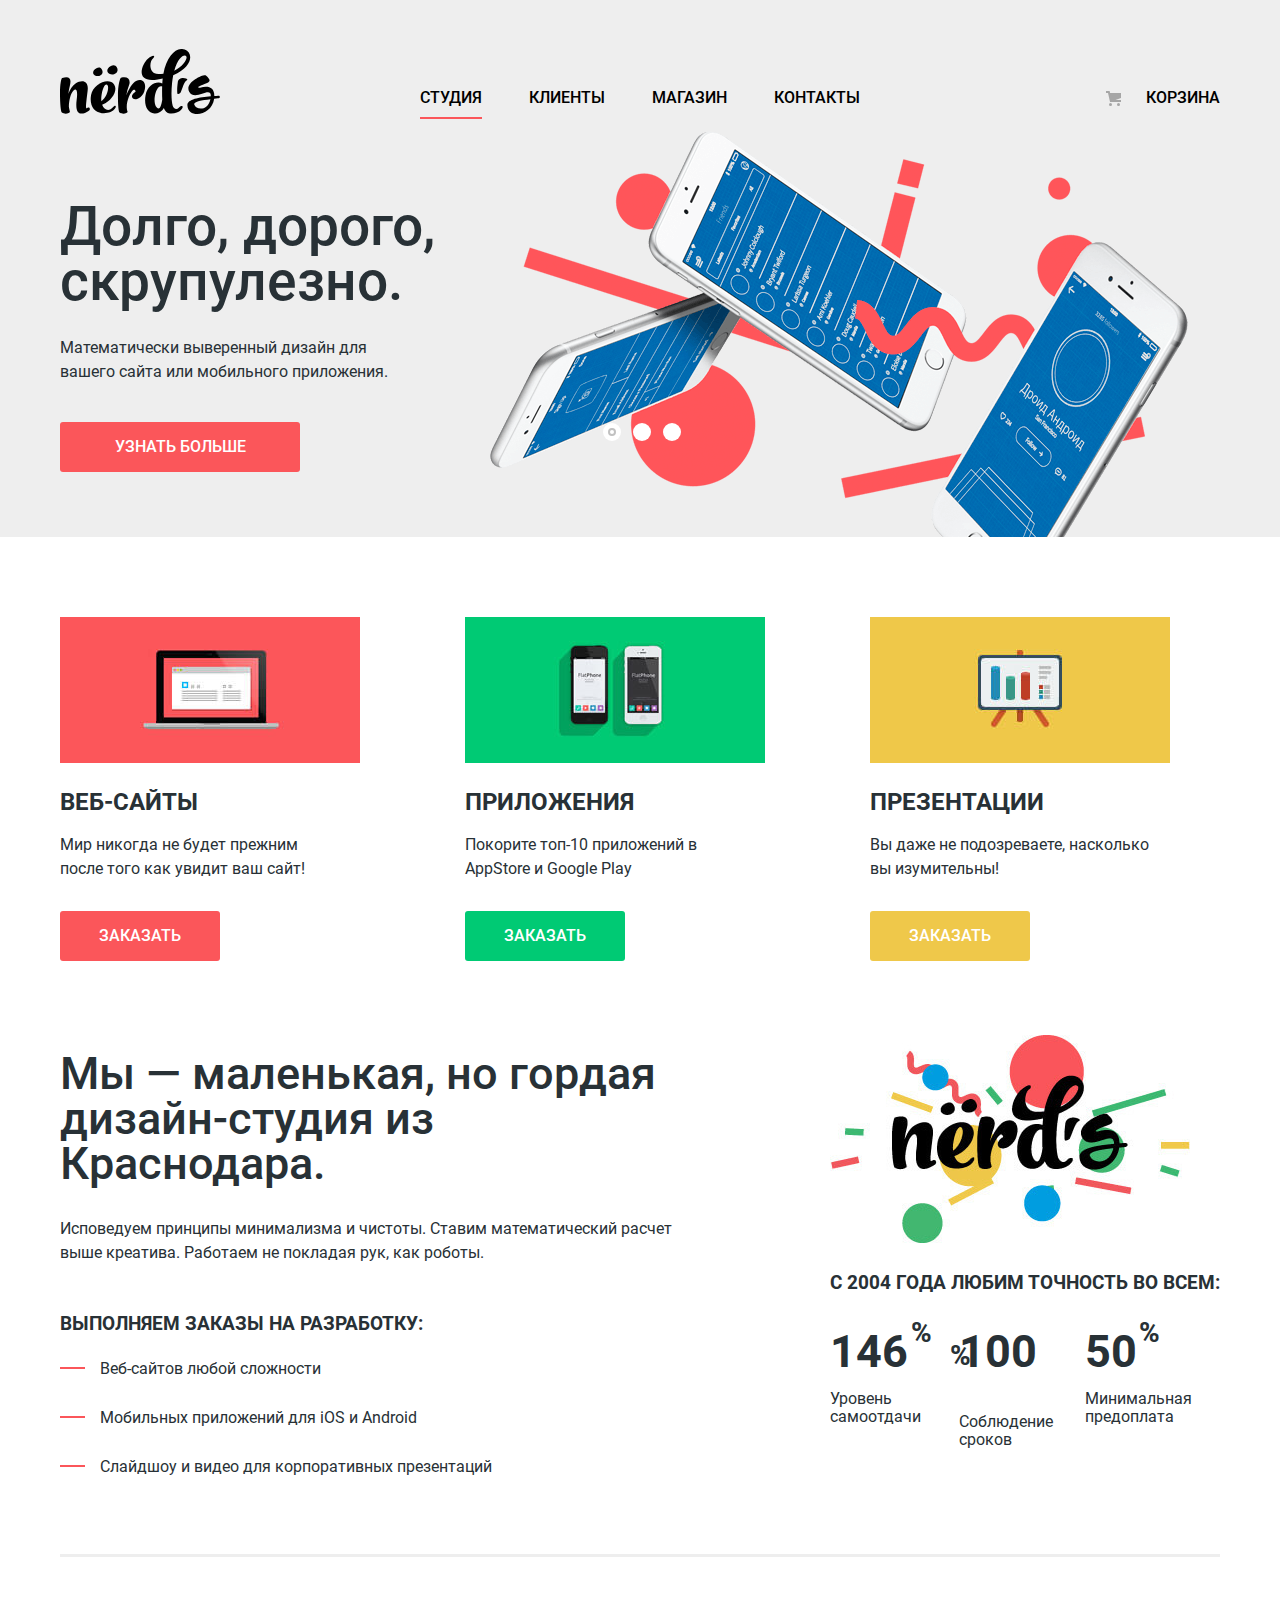
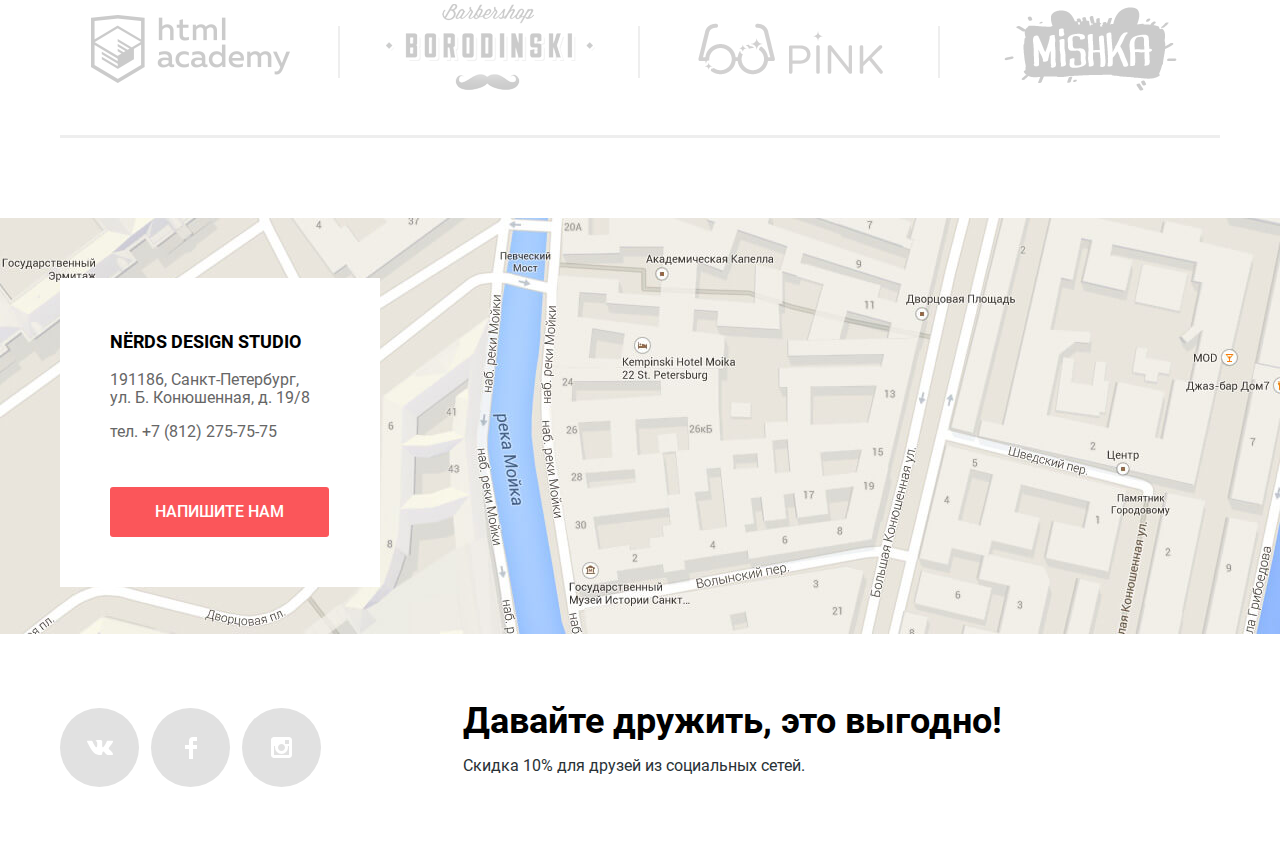
==== index.html @ 68dd8ed0 "fixed mistakes" ====
<!DOCTYPE html>
<html lang="ru">
  <head>
    <meta charset="utf-8">
    <title>Дизайн-студия «Нёрдс»</title>
    <link rel="stylesheet" href="css/normalize.css">
    <link rel="stylesheet" href="css/style.css">
  </head>

  <body>

    <!--HEADER-->

    <div class="background">
      <header class="main-header container-center">
        <nav class="main-navigation">
          <a class="main-header-logo">
            <img src="img/nerds-logo.svg" width="160" height="65" alt="Логотип дизайн-студии «Нёрдс»">
          </a>
          <ul class="site-navigation reset-list">
            <li><a class="current-page">Студия</a></li>
            <li><a href="clients.html">Клиенты</a></li>
            <li><a href="catalog.html">Магазин</a></li>
            <li><a href="contacts.html">Контакты</a></li>
          </ul>
          <div class="user-navigation">
            <a class="login-link" href="#">Корзина</a>
          </div>
        </nav>
      </header>


    <!--MAIN-->

      <main class="container">
        <h1 class="visually-hidden">Дизайн-студия "Нёрдс"</h1>

    <!-- Слайдер-->
        <section class="slider container-center">

            <h2 class="visually-hidden">Преимущества</h2>

            <input class="visually-hidden" type="radio" id="product-1" name="toggle" checked>
            <input class="visually-hidden" type="radio" id="product-2" name="toggle">
            <input class="visually-hidden" type="radio" id="product-3" name="toggle">

            <div class="slider-controls">
              <label class="slider-controls-item slider-controls-item-1" for="product-1">Слайд 1</label>
              <label class="slider-controls-item slider-controls-item-2" for="product-2">Слайд 2</label>
              <label class="slider-controls-item slider-controls-item-3" for="product-3">Слайд 3</label>
            </div>

            <ul class="slider-list reset-list ">
              <li class="slider-item">
                <h3>Долго, дорого, скрупулезно.</h3>
                <p>Математически выверенный дизайн для вашего сайта или мобильного приложения.</p>
                <a class="button button-slider" href="#">Узнать больше</a>
              </li>
              <li class="slider-item">
                <h3>Любим математику как никто другой</h3>
                <p>Никакого креатива, только математические формулы для расчета идеальных пропорций.</p>
                <a class="button button-slider" href="#">Узнать больше</a>
              </li>
              <li class="slider-item">
                <h3>Только ночь, только хардкор</h3>
                <p>Работать днем, как все? Мы против этого. Ближе к полуночи работа только начинается.</p>
                <a class="button button-slider" href="#">Узнать больше</a>
              </li>
            </ul>

        </section>

    </div>

    <div class="container-center">

    <!-- Услуги -->

    <section class="services">
      <h2 class="visually-hidden">Услуги</h2>
      <ul class="services-list reset-list">
        <li class="services-item">
          <h3>Веб-сайты</h3>
          <p>Мир никогда не будет прежним после того как увидит ваш сайт!</p>
          <a class="button button-web" href="#">Заказать</a>
        </li>
        <li class="services-item">
          <h3>Приложения</h3>
          <p>Покорите топ-10 приложений в AppStore и Google Play</p>
          <a class="button button-app" href="#">Заказать</a>
        </li>
        <li class="services-item">
          <h3>Презентации</h3>
          <p>Вы даже не подозреваете, насколько вы изумительны!</p>
          <a class="button button-presentation" href="#">Заказать</a>
        </li>
      </ul>
    </section>

    <section class="info">
      <h2 class="visually-hidden">О нас</h2>

      <div class="info-column-left">
        <b class="info-title"> Мы — маленькая, но гордая дизайн-студия из Краснодара.</b>
        <p class="info-text"> Исповедуем принципы минимализма и чистоты. Ставим математический расчет выше креатива.
                              Работаем не покладая рук, как роботы.</p>
        <h3> Выполняем заказы на разработку:</h3>
          <ul class="orders-list reset-list">
            <li class="orders-item"> Веб-сайтов любой сложности</li>
            <li class="orders-item"> Мобильных приложений для iOS и Android</li>
            <li class="orders-item"> Слайдшоу и видео для корпоративных презентаций</li>
          </ul>
      </div>

        <div class="info-column-right">
          <img class="main-logo" src="img/illustration-nerds.jpg" width="360" height="208" alt="Логотип дизайн-студии «Нёрдс»">
          <h3 class="work"> С 2004 года любим точность во всем:</h3>
            <ul class="work-list reset-list">
              <li class="work-item">
                <span class="work-percent">146 <sup>%</sup></span>
                <span class="work-description">Уровень самоотдачи</span>
              </li>
              <li class="work-item">
                <span class="work-percent">100 <sup>%</sup></span>
                <span class="work-description">Соблюдение сроков</span>
              </li>
              <li class="work-item">
                <span class="work-percent">50 <sup>%</sup></span>
                <span class="work-description">Минимальная предоплата</span>
              </li>
            </ul>
        </div>
    </section>

    <!--Our partners-->
    <section class="partners">
      <h2 class="visually-hidden"> Наши партнеры</h2>
        <ul class="partners-logo reset-list">
          <li><a href="https://htmlacademy.ru/intensive/htmlcss"><img src="img/logo-1.png" width="199" height="68" alt="HTML Academy"></a></li>
          <li><a href="#"><img src="img/logo-2.png" width="209" height="90" alt="Barbershop Borodinski"></a></li>
          <li><a href="#"><img src="img/logo-3.png" width="185" height="52" alt="Pink"></a></li>
          <li><a href="#"><img src="img/logo-4.png" width="173" height="84" alt="Mishka"></a></li>
        </ul>
    </section>
    </div>

    <!--Google map-->
    <section class="contacts">
      <h2 class="visually-hidden"> Как до нас добраться</h2>
      <div class="contacts-map">
        <img class="map-img" src="img/map-google.jpg" width="1440" height="416"
              alt="Офис компании по адресу ул. Б. Конюшенная 19/8, Санкт-Петербург">
      </div>

    <!--Address-->
      <div class="contacts-info">
        <b> NЁRDS DESIGN STUDIO</b>
        <p> 191186, Санкт-Петербург,
            ул. Б. Конюшенная, д. 19/8</p>
        <p class="contacts-tel">тел. <a href="tel:+78122757575"> +7 (812) 275-75-75</a></p>
        <a class="button button-contact js-form-trigger" href="#feedback"> Напишите нам</a>
      </div>
    </section>
  </main>

  <!--FOOTER-->
  <div class="container-center">
    <footer class="main-footer">
      <h2 class="visually-hidden"> Мы в социальных сетях</h2>
      <ul class="social-list reset-list">
        <li class="social-item vk"><a title="Страница студии вконтакте" href="#"></a></li>
        <li class="social-item fb"><a title="Страница студии на фейсбуке" href="#"></a></li>
        <li class="social-item insta"><a title="Страница студии в инстаграме" href="#"></a></li>
      </ul>

      <div class="footer-slogan">
        <b>Давайте дружить, это выгодно!</b>
        <p>Скидка 10% для друзей из социальных сетей.</p>
      </div>
    </footer>
  </div>

  <!--Feedback form-->
    <section class="popup-connection js-form" hidden>
      <h2>Напишите нам</h2>
        <form action="https://echo.htmlacademy.ru" method="post" class="popup-connection-form" id="feedback" novalidate>
          <p class="popup-connection-item name">
            <label for="connection-name">Ваше имя:</label>
            <input class="popup-connection-input" type="text" id="connection-name" name="name" placeholder="Имя Фамилия" required>
          </p>
          <p class="popup-connection-item email">
            <label for="connection-email">Ваш e-mail:</label>
            <input class="popup-connection-input" type="email" id="connection-email" name="email" placeholder="email@example.com" required>
          </p>
          <p class="popup-connection-item text">
            <label for="connection-text">Текст письма:</label>
            <textarea class="popup-connection-textarea" id="connection-text" name="text" placeholder="В свободной форме" rows="6"></textarea>
          </p>
          <button type="submit" class="button button-connection">Отправить</button>
          <button type="button" class="button-close js-form-close" aria-label="Закрыть форму">Закрыть форму</button>
        </form>
    </section>

    <script src="js/script.js"></script>
  </body>
</html>
---- css/style.css ----
/* Fonts */
@font-face {
  font-style: normal;
  font-weight: 400;
  font-family: "Roboto";

  src:  url("../fonts/roboto.woff2") format("woff2"),
        url("../fonts/roboto.woff") format("woff");
}

@font-face {
  font-style: normal;
  font-weight: 500;
  font-family: "Roboto";

  src:  url("../fonts/robotomedium.woff2") format("woff2"),
        url("../fonts/robotomedium.woff") format("woff");
}

@font-face {
  font-style: normal;
  font-weight: 700;
  font-family: "Roboto";

  src:  url("../fonts/robotobold.woff2") format("woff2"),
        url("../fonts/robotobold.woff") format("woff");
}

/* ОБЩИЕ СТИЛИ */
html {
  box-sizing: border-box;
}

*, *::before, *::after {
  box-sizing: inherit;
}

body {
  margin: 0;
  padding: 0;

  min-width: 1200px;

  font-family: "Roboto", Arial, sans-serif;
  font-size: 16px;
  line-height: 1.5;
  font-weight: 400;
  color: #283136;
}

img {
  max-width: 100%; /* от переполнения за границы родительского контейнера */
  height: auto;
}

a {
  text-decoration: none;
}

.container-center {
  max-width: 1200px;
  padding: 0 20px;
  margin: 0 auto;
}

.visually-hidden {
  position: absolute;

  width: 1px;
  height: 1px;
  margin: -1px;
  border: 0;
  padding: 0;

  white-space: nowrap;

  clip-path: inset(100%);
  clip: rect(0 0 0 0);
  overflow: hidden;
}

.button {
  display: inline-block;
  padding: 13px 35px;

  font-weight: 500;
  text-align: center;
  text-transform: uppercase;

  color: #fff;
  background-color: #fb565a;
  border: none;
  border-radius: 3px;
}

.button:hover,
.button:focus {
  background-color: #e74246;
}

.button:active {
  color: rgba(255, 255, 255, 0.3);
  background-color: #d7373b;
  box-shadow: inset 0 3px 0 rgba(0, 0, 0, 0.1);
}

.button.disabled,
.button:disabled {
  cursor: default;
  opacity: 0.1;
  background-color: #000;
}

.reset-list {
  padding: 0;
  margin: 0;
  list-style: none;
}

                    /* HEADER */

.background {
  background-color: #eee;
}

.main-header {
  background-color: #eee;
}

 /* Navigation */
.main-navigation {
  display: flex;
  flex-wrap: wrap;
  justify-content: space-between;
  align-items: center; /* нужно ли? */

  padding-top: 49px;
}

.main-header-logo {
  width: 160px;
}

.main-header-logo:hover,
.main-header-logo:focus {
 opacity: 0.8;
}

.main-header-logo:active {
 opacity: 0.3;
}

.site-navigation,
.user-navigation {
  list-style: none;
  padding-top: 26px;
}

.site-navigation {
  display: flex;
  justify-content: space-between;

  width: 440px;
}

.current-page {
  border-bottom: 2px solid #fb565a;
  padding-bottom: 10px;
}

.user-navigation {
  display: flex;
  flex-wrap: wrap;
  justify-content: flex-end;

  width: 160px;
}

.user-navigation .login-link {
  position: relative;
  padding-left: 50px;
}

.login-link:before {
  content: "";

  position: absolute;

  top: 8px;
  left: 10px;
  width: 15px;
  height: 15px;

  background-image: url("../img/cart-icon.svg");
  background-repeat: no-repeat;
  background-position: 0 0;
}

.site-navigation a,
.user-navigation a {
  line-height: 1.88;
  text-transform: uppercase;
  color: #000;
  font-weight: 500;
}

.site-navigation a[href]:hover,
.site-navigation a[href]:focus,
.user-navigation a[href]:hover,
.user-navigation a[href]:focus {
  color: #fb565a;
}

.site-navigation a[href]:active,
.user-navigation a[href]:active {
  color: rgba(0, 0, 0, 0.3);
}

                  /* MAIN */

/* Слайдер*/

.slider {
  margin-bottom: 80px;

  position: relative;
  background-color: #eee;
}

.slider-controls {
  position: absolute;
  left: 50%;
  bottom: 104px;

  width: 160px;
  height: 18px;

  text-align: center;
  font-size: 0;
  transform: translateX(-50%);
}

.slider-controls label {
  position: relative;
  padding: 15px;

  display: inline-block;
  width: 8px;
  height: 8px;

  border-radius: 50%;
  cursor: pointer;
}

.slider-controls label::after {
  content: "";

  position: absolute;
  top: 8px;
  left: 8px;

  width: 18px;
  height: 18px;

  background: #fff;
  border-radius: 50%;
}

.slider-item {
  display: none;
  padding: 78px 0 65px 0;
}

.slider-item:nth-child(1) {
  background-image: url("../img/slide-1.png");
  background-repeat: no-repeat;
  background-position: 93% 10px;
}

.slider-item:nth-child(2) {
  background-image: url("../img/slide-2.png");
  background-repeat: no-repeat;
  background-position: 100% 0;
}

.slider-item:nth-child(3) {
  background-image: url("../img/slide-3.png");
  background-repeat: no-repeat;
  background-position: 100% 20px;
}

#product-1:checked ~ .slider-list .slider-item:nth-child(1) {
  display: block;
}

#product-2:checked ~ .slider-list .slider-item:nth-child(2) {
  display: block;
}

#product-3:checked ~ .slider-list .slider-item:nth-child(3) {
  display: block;
}

#product-1:checked ~ .slider-controls .slider-controls-item-1::before,
#product-2:checked ~ .slider-controls .slider-controls-item-2::before,
#product-3:checked ~ .slider-controls .slider-controls-item-3::before {
  content: "";

  position: absolute;
  left: 55%;
  top: 55%;
  z-index: 1;
  width: 8px;
  height: 8px;
  margin: -4px;
  background-color: inherit;
  border: 2px solid #c1c1c1;
  border-radius: 50%;
}

.slider-item h3 {
  max-width: 520px;
	margin: 0 0 27px 0;

  font-size: 55px;
  line-height: 1;
  font-weight: 500;
}

.slider-item p {
  width: 360px;
  margin: 0 0 38px 0;
}

.button-slider {
  padding-left: 53px;
  padding-right: 53px;

  min-width: 240px;
}


 /* Услуги */

.services {
  margin-bottom: 20px;
  margin-right: 50px;
}

.services-list {
  display: flex;
  justify-content: space-between;

  list-style: none;
}

.services-list li:nth-child(1){
  background-image: url("../img/illustration-1.jpg");
}

.services-list li:nth-child(2){
  background-image: url("../img/illustration-2.jpg");
}

.services-list li:nth-child(3){
  background-image: url("../img/illustration-3.jpg");
}

.services-item {
  padding-top: 170px;

  text-align: left;
  width: 300px;
  background-repeat: no-repeat;
}

.services-item h3 {
  margin: 0;

  font-size: 24px;
  line-height: 1.25;
  text-transform: uppercase;
}

.services-item p {
  margin-right: 20px;
  margin-bottom: 30px;
}

.button-web,
.button-app,
.button-presentation {
  min-width: 160px;
}

.button-app {
  background-color: #00ca74;
}

.button-app:focus,
.button-app:hover  {
  background-color: #00bc6c;
}

.button-app:active{
  background-color: #00aa62;
  color: #4dc491;
}

.button-presentation {
  background-color: #efc84a;
}

.button-presentation:focus,
.button-presentation:hover {
  background-color: #eab534;
}

.button-presentation:active {
  background-color: #e5a722;
  color: #ecbe5c;
}

        /* О нас*/

.info {
  display: flex;
  justify-content: space-between;
  align-items: center;

  margin-bottom: 70px;
}

.info-column-left {
  width: 650px;

  margin-top: 70px;
}

.info-column-right {
  width: 390px;
}

.info-title {
  display: inline-block;
  font-size: 45px;
  line-height: 1;
  font-weight: 500;
  width: 650px;
  margin-bottom: 15px;
}

.info-text {
  margin-bottom: 45px;
}

.info h3 {
  text-transform: uppercase;
}

.work {
  margin-bottom: 50px;
}

.work-item {
  display: inline-block;
  margin-right: 25px;
}

.work-percent {
  font-size: 45px;
  line-height: 0.22;
  font-weight: 700;
}

.work-percent sup {
  font-size: 28px;
  line-height: 0;
  vertical-align: top;
  margin-left: -.30em;
  position: relative;
}

.work-description {
  line-height: 1.13;
  color: #283136;
}

.orders-list {
  padding-left: 40px;
  list-style: none;
}

.orders-item {
  margin-bottom: 25px;
  position: relative;
}

.orders-item:before {
  content: "";
  position: absolute;

  top: 10px;
  left: -40px;

  width: 25px;
  height: 2px;
  vertical-align: middle;
  background-color: #fb565a;
}


.work-list {
  list-style: none;
  text-transform: none;
  display: flex;
}

.work-item {
  line-height: 1;
}

.work-percent {
  font-size: 45px;
  line-height: 0.22;
}

.work-description {
  display: inline-block;
  margin-top: 20px;
}

      /* ПАРТНЕРЫ */

.partners {
  margin-bottom: 97px;
}

.partners-logo {
  display: flex;
  justify-content: space-between;

  position: relative;
	padding: 30px 0 20px 0;
  margin: 0;

  list-style: none;
}

.partners-logo::before {
  content: "";

  position: absolute;
  top: -20px;
  width: 1160px;

  background-color: inherit;
  border-top: 3px solid #eee;
}

.partners-logo::after {
  content: "";

  position: absolute;
  bottom: -17px;
  width: 1160px;

  background-color: inherit;
  border-bottom: 3px solid #eee;
}

.partners-logo li {
  display: flex;
  justify-content: center;
  align-items: center;

  position: relative;
  margin-right: 40px;

	width: 260px;
}

.partners-logo li:after {
  content: "";

	position: absolute;
	height: 52px;
  right: -20px;

	vertical-align: middle;
	background-color: inherit;
	border-right: 2px solid #eee;
}

.partners-logo li:last-child:after {
	display: none;
}

.partners-logo img {
	opacity: 0.2;
}

.partners-logo img:hover,
.partners-logo img:focus {
	opacity: 1;
}

.partners-logo img:active {
	opacity: 0.1;
}

.partners-logo li:last-child {
	margin-right: 0;
}

    /* КОНТАКТЫ */

.contacts {
  position: relative;
  min-height: 416px;
  background-color: #e9e5dc;
  overflow: hidden;
}

/* Карта */
.contacts-map {
  position: absolute;
  left: 0;
  right: 0;
  width: 1440px;
  height: 416px;
  margin-right: auto;
  margin-left: auto;
}

/* Адрес */
.contacts-info {
  position: absolute;
  left: calc(50% - 580px);
  top: 60px;
  padding: 50px 50px;

  width: 320px;
  min-height: 308px;

  background-color: #fff;
}

.contacts-info,
.contacts-tel a {
  color: #666;
}

.contacts-info b {
  font-size: 18px;
  color: #000;
  vertical-align: middle;
}

.contacts-info p {
  padding-right: 10px;
  line-height: 1.13;
}

.button-contact {
  margin-top: 30px;
  min-width: 219px;
}

    /* FOOTER */

.main-footer {
  display: flex;
  margin: 69px 130px 69px 0;
}

/* Иконки - соцсети */
.social-list {
  list-style: none;
  display: flex;
  align-items: center;
  margin-right: 130px;
}

.social-item a {
  display: flex;
  align-items: center;

  position: relative;
  margin-right: 12px;
  width: 79px;
  height: 79px;

  background-color: #e1e1e1;
  border-radius: 50%;
}

.social-item a::before {
  display: block;
  align-items: center;

  margin: 0 auto;
}

.vk a::before {
  content: "";

  background: url("../img/vk-icon.svg") center no-repeat;
  width: 26px;
  height: 15px;
}

.fb a::before {
  content: "";

  background: url("../img/fb-icon.svg") center no-repeat;
  width: 12px;
  height: 22px;
}

.insta a::before {
  content: "";

  background: url("../img/insta-icon.svg") center no-repeat;
  width: 21px;
  height: 21px;
}

.social-item a:hover,
.social-item a:focus {
  background-color: #e74246;
}

.social-item a:active {
  background-color: #d7373b;
  box-shadow: inset 0 3px rgba(0, 0, 0, 0.1);
}

.social-item a:active::before {
  opacity: 0.3;
}

/* Слоган */
.footer-slogan {
  display: flex;
  flex-direction: column;
}

.footer-slogan b {
  font-size: 36px;
  line-height: 1;
  color: #000;
}

.footer-slogan p {
  line-height: 1.38;
}

/* Форма для связи */
.popup-connection {
  position: fixed;
  margin: 20px;
  padding: 70px 100px 85px 100px;
  bottom: 170px;
  left: 50%;

  width: 960px;
  transform: translateX(-50%);

  background-color: #fff;
  box-shadow: 0px 0 25px 0 rgba(0,0,0,0.25);
}

.popup-connection  h2 {
  margin: 0 0 50px 0;

	font-size: 45px;
	line-height: 1;
  font-weight: 500;
}

.popup-connection form {
  display: flex;
  flex-wrap: wrap;
}

.popup-connection-item label {
  display: block;
  margin-bottom: 8px;

	line-height: 1.13;
	font-weight: 700;
}

.popup-connection-input,
.popup-connection-textarea {
  padding: 13px;

  width: 100%;

  border: 2px solid #d7dcde;
  border-radius: 6px;
  outline: none;
}

.popup-connection-input.is-invalid {
  border-color: #e74246;
  color: #e74246;
}

.popup-connection-input:not(.is-invalid):not(.is-valid):hover,
.popup-connection-textarea:not(.is-invalid):not(.is-valid):hover {
  border-color: #b4b9bb;
}

.popup-connection-input:not(.is-invalid):not(.is-valid):focus,
.popup-connection-textarea:not(.is-invalid):not(.is-valid):focus {
  border-color: #000;
  color: #444;
}

.popup-connection .name {
  width:50%;
  padding-right: 40px;
}

.popup-connection .email {
  width: 50%;
}

.popup-connection .text {
  width: 100%;
}

/* Кнопка отправки формы */

.button-connection {
	width: 260px;
  padding: 16px 5px;
}

/* Кнопка закрытия формы */
.button-close {
  position: absolute;
  top: 78px;
  right: 90px;

	width: 21px;
  height: 21px;

  font-size: 0;
  border: none;
  background-color: transparent;

  cursor: pointer;
}

.button-close::before,
.button-close::after {
  content: "";

  position: absolute;
  left: 1px;

	width: 24px;
  height: 3px;

  background-color: #fecccd;
}

.button-close::before {
  transform: rotate(45deg);
}

.button-close::after {
  transform: rotate(-45deg);
}

.button-close:hover::before,
.button-close:hover::after,
.button-close:focus::before,
.button-close:focus::after {
	background-color: #fb565a;
}

.button-close:active::before,
.button-close:active::after {
	background-color: #ffeeee;
}

                       /* CATALOG.HTML*/

.page-title {
  padding: 70px calc(50% - 600px);

  text-align: center;
  background-color: #eee;
}

.container-title {
  display: inline-block;

  font-size: 55px;
  line-height: 1;
  font-weight: 500;

  background-color: #eee;
  color: #000;
}

.wrapper-column {
  display: flex;
  justify-content: space-between;
  padding-top: 60px;
}

.wrapper-column-left {
  box-sizing: content-box;
  max-width: 360px;
}

.wrapper-column-right {
  width: 760px;
}

    /* Фильтры */

.price,
.grid,
.features {
  width: 260px;

  margin-bottom: 20px;
  border: none;
}

.price legend,
.grid legend,
.features legend {
  font-size: 18px;
  font-weight: 700;
  line-height: 1.67;
  text-transform: uppercase;
}

/* Стоимость */

.range-filter {
  width: 260px;
  margin-top: 45px;
}

.range-controls {
  position: relative;

  height: 41px;
  margin-bottom: 19px;
  padding-top: 39px;
  padding-right: 20px;
  padding-left: 20px;

  background-color: #f1f1f1;

  border-radius: 5px;
}

.range-controls .scale {
  height: 2px;

  background: #d7dcde;
}

.range-controls .bar {
  width: 70%;
  height: 2px;

  background: #00ca74;
}

.range-controls .toggle {
  position: absolute;
  top: 31px;
  left: 0;

  width: 4px;
  height: 4px;
  padding: 0;

  border: 8px solid #ffffff;
  background-color: #ababab;
  box-shadow: 0 2px 1px 0 #cfcfcf;
  border-radius: 50%;
  cursor: pointer;
}

.range-controls .toggle-min {
  left: 18px;
}

.range-controls .toggle-max {
  left: 160px;
}

.price-controls label {
  display: inline-block;
  width: 50%;

  font-size: 16px;
  text-transform: uppercase;
}

.price-controls input {
  width: 60px;
  padding: 8px 10px;
  margin-left: 10px;

  text-align: center;
  color: #283136;

  border: none;
  border-radius: 5px;
  background: #f1f1f1;
}

.min-price  {
  margin-right: -4px;
}

.max-price {
  text-align: right;
}

/* Сетка */
.grid-item,
.features-item  {
  margin-bottom: 20px;

  line-height: 1.25;
}

.grid-item label,
.features-item label {
  position: relative;
  margin-left: 35px;
  cursor: pointer;
}

.grid-item-radio+label::before  {
  content: "";
  position: absolute;
  padding-right: 10px;

  top: -2px;
	left: -35px;
	width: 25px;
  height: 25px;

  border: none;
	background-image: url("data:image/svg+xml,%3Csvg xmlns='http://www.w3.org/2000/svg' width='25' height='25' viewBox='0 0 25 25'%3E%3Cpath fill='%234D4D4D' d='M12.5 4c4.687 0 8.5 3.813 8.5 8.5 0 4.687-3.813 8.5-8.5 8.5C7.813 21 4 17.187 4 12.5 4 7.813 7.813 4 12.5 4m0-4C5.597 0 0 5.597 0 12.5S5.597 25 12.5 25 25 19.403 25 12.5 19.403 0 12.5 0z'/%3E%3C/svg%3E%0A");
  background-repeat: no-repeat;
	color: #4d4d4d;
	opacity: 0.4;
}

.grid-item-radio:checked+label::before  {
  content: "";
  position: absolute;

  top: -2px;
	left: -35px;
	width: 25px;
  height: 25px;

  border: none;
	background-image: url("data:image/svg+xml,%3Csvg xmlns='http://www.w3.org/2000/svg' width='25' height='25' viewBox='0 0 25 25'%3E%3Cpath fill='%234D4D4D' d='M12.5 4c4.687 0 8.5 3.813 8.5 8.5 0 4.687-3.813 8.5-8.5 8.5C7.813 21 4 17.187 4 12.5 4 7.813 7.813 4 12.5 4m0-4C5.597 0 0 5.597 0 12.5S5.597 25 12.5 25 25 19.403 25 12.5 19.403 0 12.5 0z'/%3E%3Ccircle fill='%234D4D4D' cx='12.5' cy='12.5' r='4.5'/%3E%3C/svg%3E%0A");
  background-repeat: no-repeat;
	color: #4d4d4d;
	opacity: 0.4;
}

.grid-item-radio+label:hover::before,
.grid-item-radio:focus+label::before {
	color: #4d4d4d;
	opacity: 1;
}

.grid-item-radio:disabled+label {
	color: rgba(40, 49, 54, 0.3);
}

.grid-item-radio:disabled+label::before {
	color: #4d4d4d;
	opacity: 0.1;
}

/* Особенности */
.features-item-checkbox+label::before {
  content: "";
  position: absolute;
  padding-right: 10px;

  top: -2px;
	left: -35px;
	width: 23px;
  height: 23px;

  border: none;
  background-image: url("data:image/svg+xml,%3Csvg xmlns='http://www.w3.org/2000/svg' width='23' height='23' viewBox='0 0 23 23'%3E%3Cpath fill='%234D4D4D' d='M20 2c.542 0 1 .458 1 1v17c0 .542-.458 1-1 1H3c-.542 0-1-.458-1-1V3c0-.542.458-1 1-1h17m0-2H3C1.35 0 0 1.35 0 3v17c0 1.65 1.35 3 3 3h17c1.65 0 3-1.35 3-3V3c0-1.65-1.35-3-3-3z'/%3E%3C/svg%3E%0A");
  background-repeat: no-repeat;
	color: #4d4d4d;
	opacity: 0.4;
}

.features-item-checkbox:checked+label::before {
  content: "";
  position: absolute;

  top: -2px;
	left: -35px;
	width: 23px;
  height: 23px;

  border: none;
  background-image: url("data:image/svg+xml,%3Csvg xmlns='http://www.w3.org/2000/svg' width='27' height='23' viewBox='0 0 27 23'%3E%3Cpath fill='%234D4D4D' d='M7.285 7.486l-2.829 2.829 7.783 7.783L26.171 4.166l-2.828-2.829-11.104 11.102z'/%3E%3Cpath fill='%234D4D4D' d='M21 20c0 .542-.458 1-1 1H3c-.542 0-1-.458-1-1V3c0-.542.458-1 1-1h16.908L21.493.415A2.96 2.96 0 0 0 20 0H3C1.35 0 0 1.35 0 3v17c0 1.65 1.35 3 3 3h17c1.65 0 3-1.35 3-3v-9.829l-2 2V20z'/%3E%3C/svg%3E%0A");
  background-repeat: no-repeat;
	color: #4d4d4d;
	opacity: 0.4;
}

.features-item-checkbox+label:hover::before,
.features-item-checkbox:focus+label::before {
	color: #4d4d4d;
	opacity: 1;
}

.features-item-checkbox:disabled+label {
	color: rgba(40, 49, 54, 0.3);
}

.features-item-checkbox:disabled+label::before {
	color: #4d4d4d;
	opacity: 0.1;
}

.button-filter {
  max-width: 260px;
  padding-right: 88px;
  padding-left: 89px;

  color: #000;
  background-color: #eee;
  line-height: 1.13;
  border: none;
}

.button-filter:focus,
.button-filter:hover {
  background-color: #dfdfdf;
  color: #000;
}

.button-filter:active {
  background-color: #d5d5d5;
  color: rgba(0, 0, 0, 0.3);
}

/* Сортировка */

.sorting {
  display: flex;
  flex-wrap: wrap;
  justify-content: space-between;

  margin-bottom: 39px;
}

.sorting span {
  margin-right: 250px;

  font-size: 18px;
  line-height: 1;
  font-weight: 700;
  text-transform: uppercase;
}

.sorting-list-value {
  display: flex;
  flex-wrap: wrap;
  justify-content: space-between;

  width: 280px;

  text-transform: uppercase;
}

.sorting-item-value {
  font-size: 14px;
  line-height: 1.29;
}

.sorting-item-value a {
  color:rgba(0, 0, 0, 0.3);
}

a.sorting-item-current {
  color: #000;
}

.sorting-list-value a:hover,
.sorting-list-value a:focus {
	color: rgba(0, 0, 0, 0.6);
}

.sorting-list-value a:active {
	color: #000;
}

.sorting-list-turn {
  display: flex;
  flex-wrap: wrap;

  width: 60px;
}

.sorting-item-turn a {
  padding-left: 18px;
}

.sorting-list-turn a:hover::before,
.sorting-list-turn a:focus::before {
	opacity: 0.6;
}

.sorting-list-turn a::before {
	opacity: 0.3;
}

.sorting-list-turn a:active::before {
	opacity: 1;
}

.turn-down::before {
  content: "";
  display: inline-block;

	background-image: url("../img/icon-down-dir.svg");
	background-repeat: no-repeat;

	width: 11px;
	height: 10px;
}

.turn-up::before {
  content: "";
  display: inline-block;

	background-image: url("../img/icon-up-dir.svg");
	background-repeat: no-repeat;

	width: 11px;
	height: 10px;
}

/* Каталог сайтов */

.catalog-list {
  display: flex;
  flex-wrap: wrap;

  line-height: 1.13;
}

.catalog-item {
  position: relative;
  padding-top: 39px;
  margin-bottom: 40px;
  border-top-left-radius: 5px;
  border-top-right-radius: 5px;
  width: 360px;
  background-color: #e1e1e1;
}

.catalog-item:nth-child(odd):not(:last-child) {
  margin-right: 40px;
}

.catalog-item::before,
.catalog-item::after {
  content: "";
  position: absolute;
}

.catalog-item::before {
  top: 0;
  left: 0;
  height: 40px;
  width: 359px;
  border-top-left-radius: 5px;
  border-top-right-radius: 5px;
  background-color: rgba(77, 77, 77, .12);
}

.catalog-item::after {
  width: 15px;
  height: 15px;
  border-radius: 50%;
  top: 12px;
  left: 35px;
  color: #fff;
  background-color: currentColor;
  box-shadow: -25px 0 0 0 currentColor, 25px 0 0 0 currentColor;
}

.catalog-item:hover::before {
  background-color:  rgba(77, 77, 77, 1);
}

.catalog-item img {
  display: block;
}

.catalog-item:hover .catalog-description,
.catalog-item:focus .catalog-description {
	visibility: visible;
}

.catalog-description {
  position: absolute;
  right: 0;
  bottom: 0;
  left: 0;

  visibility: hidden;
  padding: 35px 65px 40px 65px;

  text-align: center;
  background-color: #eee;
}

.catalog-description h3 {
  color: #000;
  margin: 0;
  margin-bottom: 25px;
}

.catalog-description p {
  color: #666;
  margin-bottom: 30px;
}

.catalog-description .button-price {
  width: 200px;

  color: #fff;
}

/* Пагинация */
.pagination-list {
  list-style: none;
  display: flex;
  margin-bottom: 70px;
}

.pagination-item a {
  line-height: 1.13;
  text-align: center;
  background-color: #eee;
  color: #000;
  display: inline-block;
  padding: 10px 15px;
  margin-right: 10px;
  border-radius: 3px;
}

.pagination-item-current a {
  background-color: #fff;
  border: 2px solid #a6a6a6;
  padding: 9px 14px;
}

.pagination-item a[href]:hover,
.pagination-item a[href]:focus {
  background-color: #dfdfdf;
}

.pagination-item a[href]:active {
  background-color: #d5d5d5;
  color: rgba(0, 0, 0, 0.3);
  box-shadow: inset 0 3px 0 0 rgba(0, 0, 0, 0.1);
}

.button-pagination {
  background-color: #eee;
  color: #000;
}
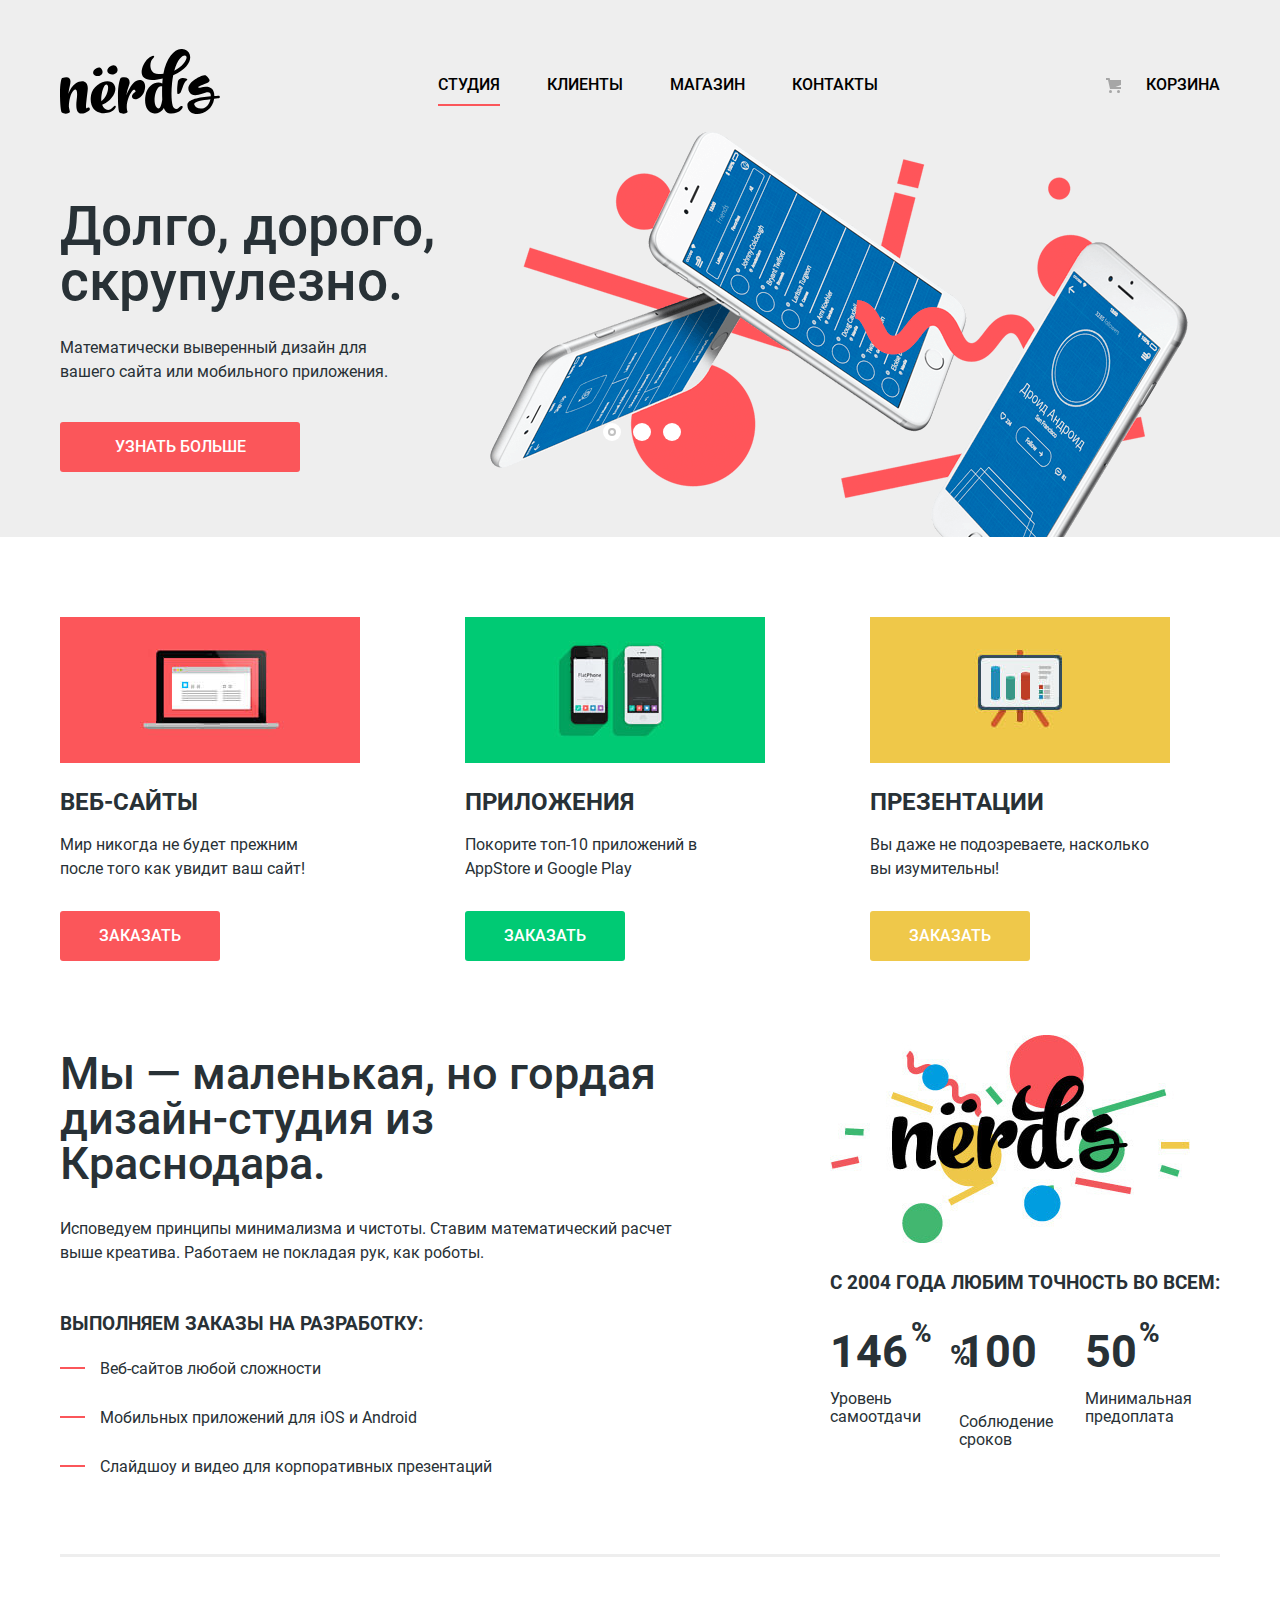
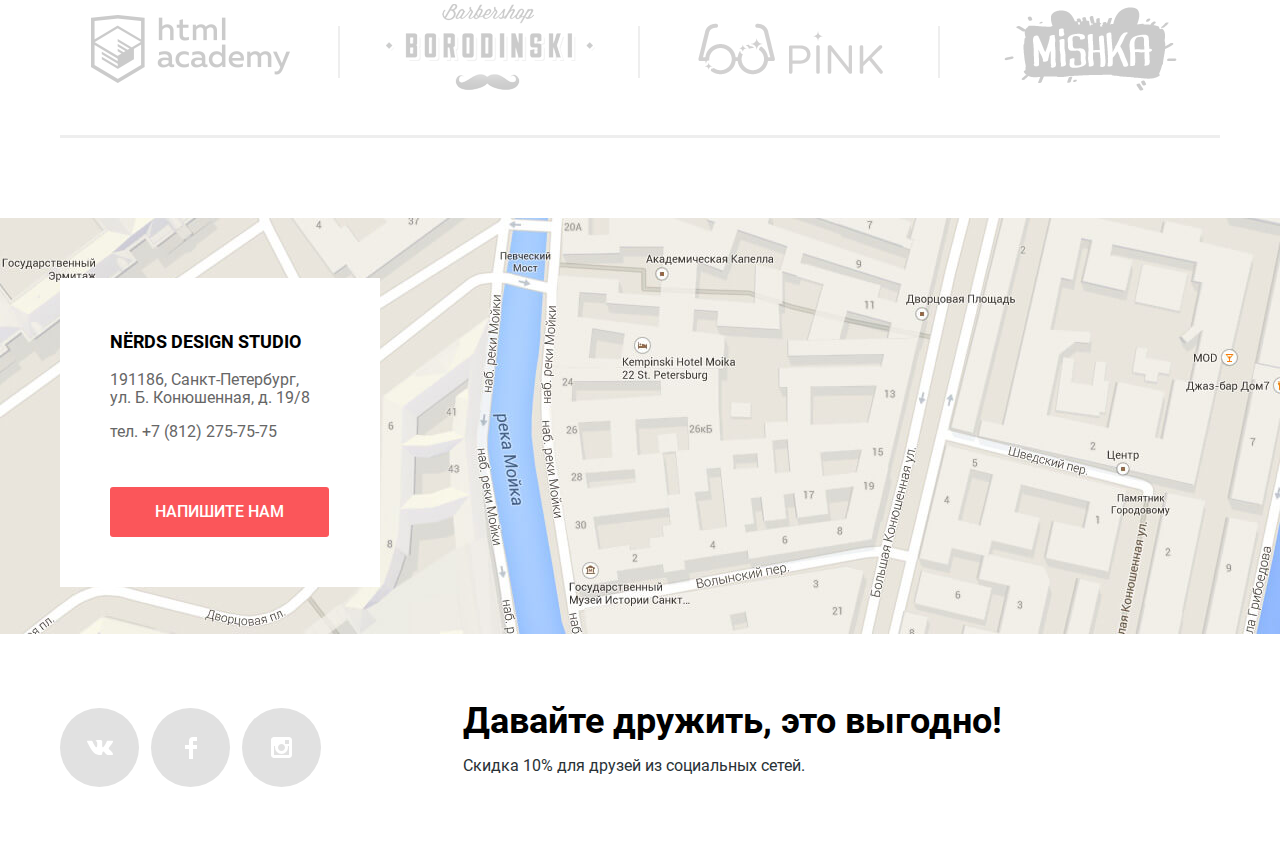
==== commit 2bd8fa8d: "fixed mistakes after validator" ====
--- a/index.html
+++ b/index.html
@@ -28,14 +28,15 @@
           </div>
         </nav>
       </header>
+    </div>
 
 
     <!--MAIN-->
-
       <main class="container">
         <h1 class="visually-hidden">Дизайн-студия "Нёрдс"</h1>
 
     <!-- Слайдер-->
+    <div class="background">
         <section class="slider container-center">
 
             <h2 class="visually-hidden">Преимущества</h2>
@@ -69,7 +70,6 @@
             </ul>
 
         </section>
-
     </div>
 
     <div class="container-center">
@@ -161,6 +161,7 @@
         <a class="button button-contact js-form-trigger" href="#feedback"> Напишите нам</a>
       </div>
     </section>
+
   </main>
 
   <!--FOOTER-->
--- a/css/style.css
+++ b/css/style.css
@@ -131,8 +131,9 @@
 .main-navigation {
   display: flex;
   flex-wrap: wrap;
+
   justify-content: space-between;
-  align-items: center; /* нужно ли? */
+  align-items: center;
 
   padding-top: 49px;
 }
@@ -153,11 +154,11 @@
 .site-navigation,
 .user-navigation {
   list-style: none;
-  padding-top: 26px;
 }
 
 .site-navigation {
   display: flex;
+  flex-wrap: wrap;
   justify-content: space-between;
 
   width: 440px;
@@ -173,7 +174,7 @@
   flex-wrap: wrap;
   justify-content: flex-end;
 
-  width: 160px;
+  max-width: 140px;
 }
 
 .user-navigation .login-link {
@@ -759,8 +760,8 @@
 /* Форма для связи */
 .popup-connection {
   position: fixed;
-  margin: 20px;
   padding: 70px 100px 85px 100px;
+  top: 20px;
   bottom: 170px;
   left: 50%;
 
@@ -768,7 +769,7 @@
   transform: translateX(-50%);
 
   background-color: #fff;
-  box-shadow: 0px 0 25px 0 rgba(0,0,0,0.25);
+  box-shadow: 0px 20px 40px 0 rgba(0, 1, 1, 0.75);
 }
 
 .popup-connection  h2 {
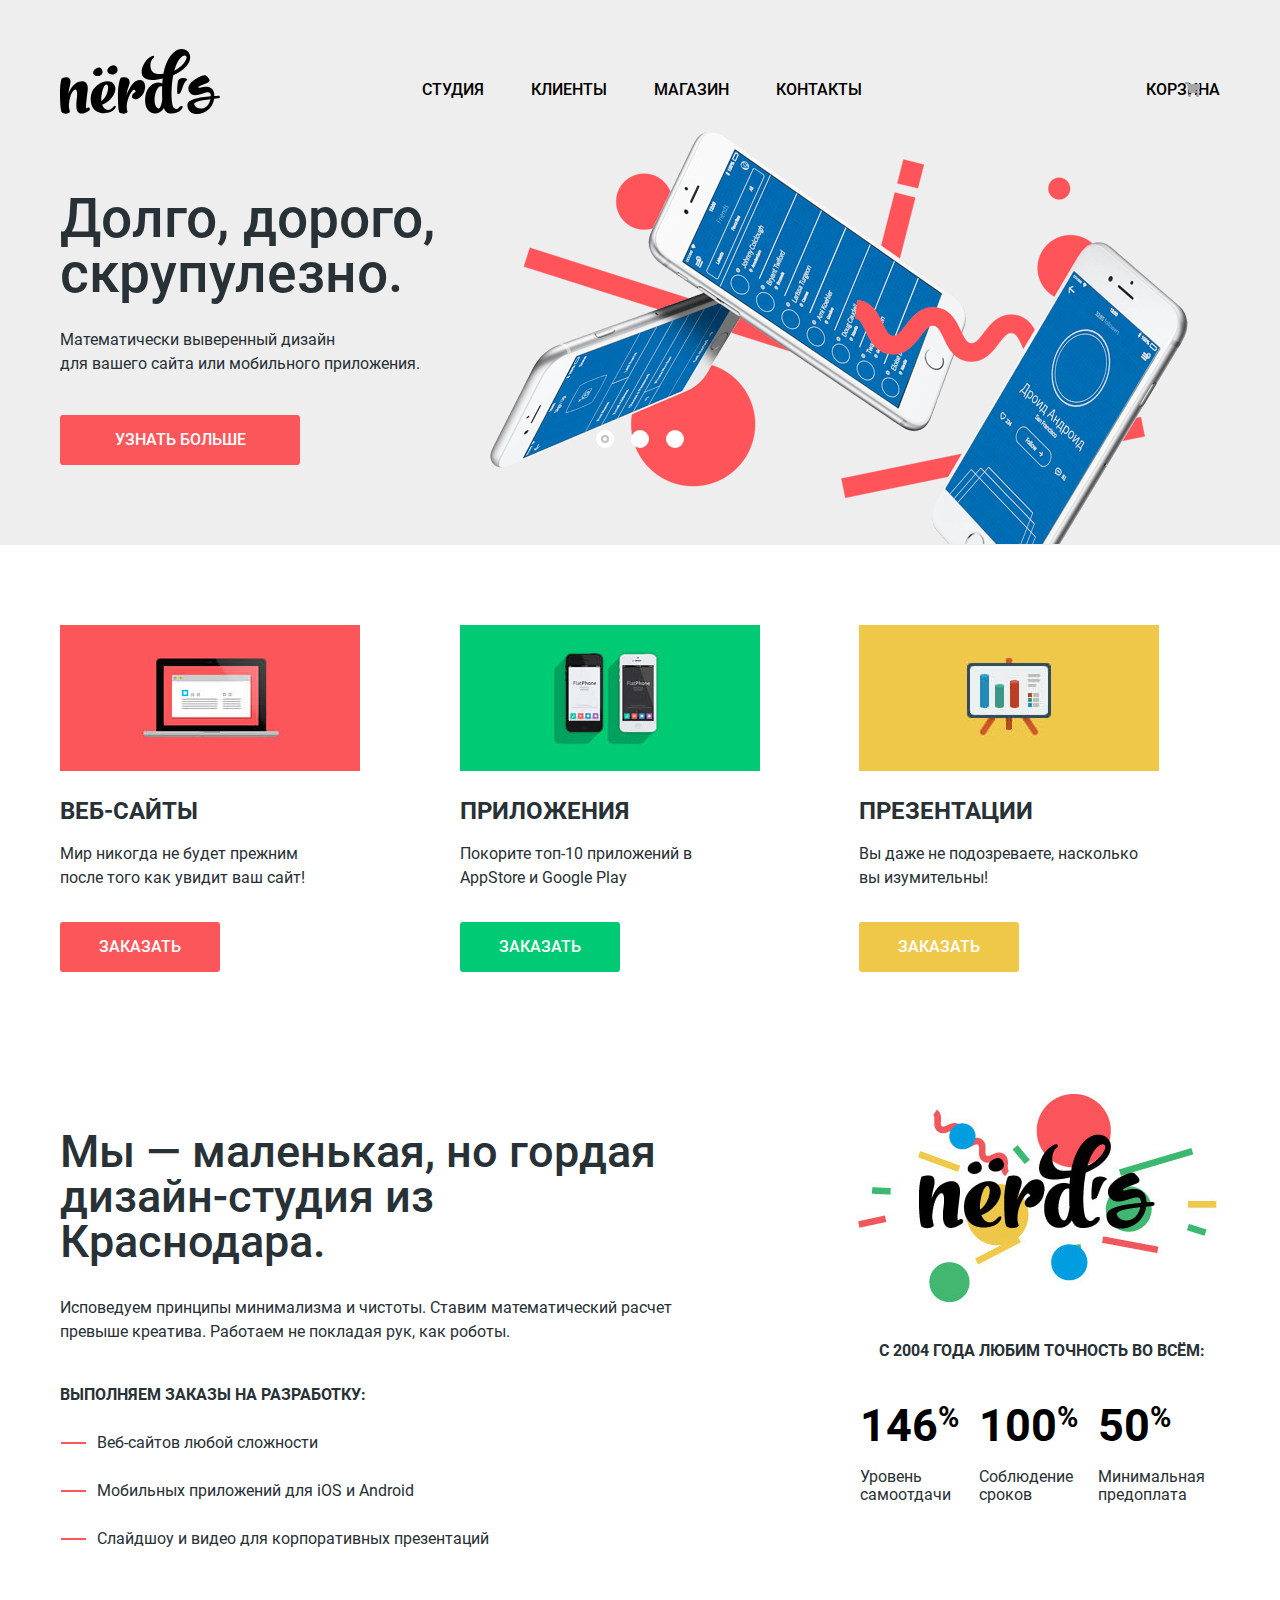
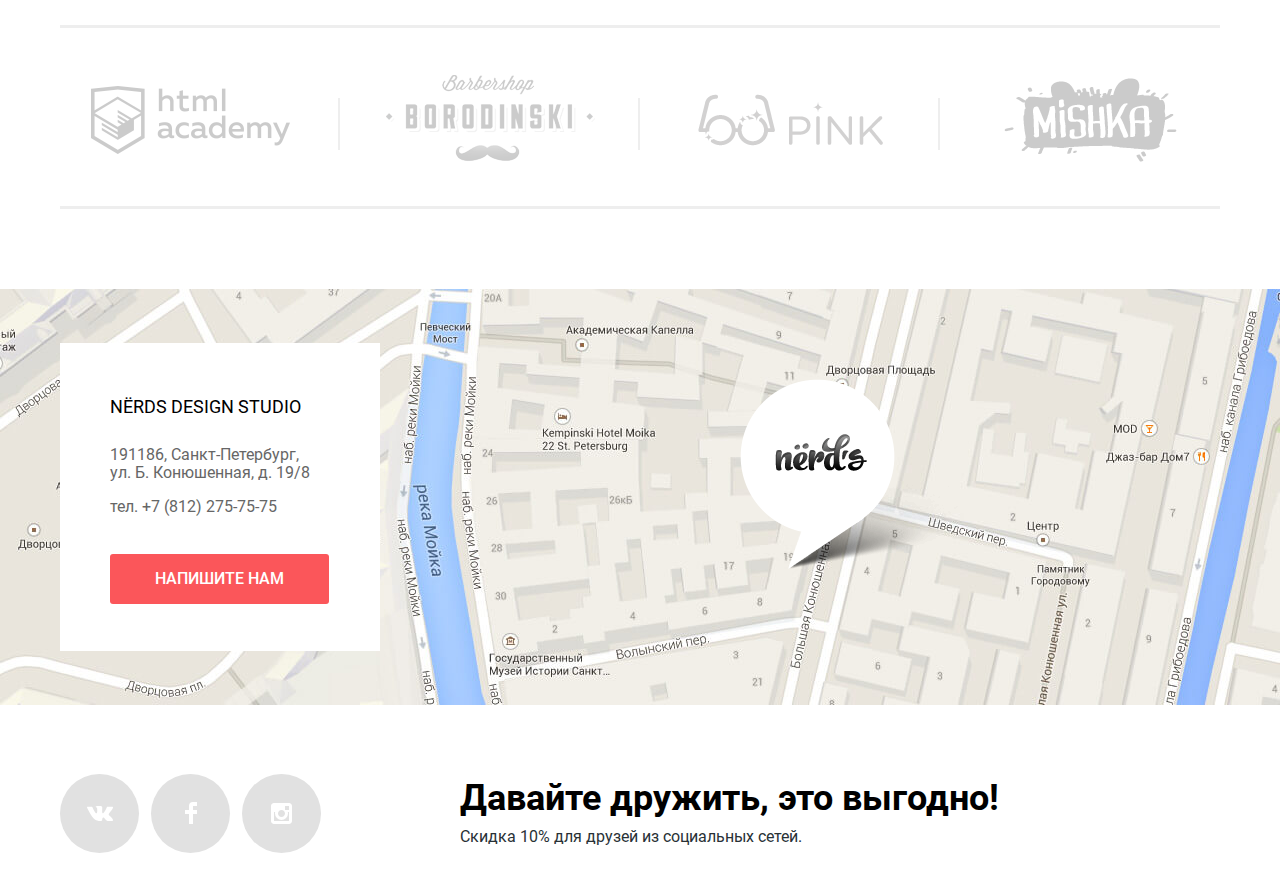
==== commit cf47ebad: "improved compliance with basic criteria" ====
--- a/index.html
+++ b/index.html
@@ -10,7 +10,6 @@
   <body>
 
     <!--HEADER-->
-
     <div class="background">
       <header class="main-header container-center">
         <nav class="main-navigation">
@@ -18,19 +17,24 @@
             <img src="img/nerds-logo.svg" width="160" height="65" alt="Логотип дизайн-студии «Нёрдс»">
           </a>
           <ul class="site-navigation reset-list">
-            <li><a class="current-page">Студия</a></li>
-            <li><a href="clients.html">Клиенты</a></li>
-            <li><a href="catalog.html">Магазин</a></li>
-            <li><a href="contacts.html">Контакты</a></li>
+            <li>
+              <a href="studio.html">Студия</a>
+            </li>
+            <li>
+              <a href="clients.html">Клиенты</a>
+            </li>
+            <li>
+              <a href="catalog.html">Магазин</a>
+            </li>
+            <li>
+              <a href="contacts.html">Контакты</a>
+            </li>
           </ul>
-          <div class="user-navigation">
-            <a class="login-link" href="#">Корзина</a>
-          </div>
+          <a class="user-navigation" href="#">Корзина</a>
         </nav>
       </header>
     </div>
 
-
     <!--MAIN-->
       <main class="container">
         <h1 class="visually-hidden">Дизайн-студия "Нёрдс"</h1>
@@ -41,9 +45,9 @@
 
             <h2 class="visually-hidden">Преимущества</h2>
 
-            <input class="visually-hidden" type="radio" id="product-1" name="toggle" checked>
-            <input class="visually-hidden" type="radio" id="product-2" name="toggle">
-            <input class="visually-hidden" type="radio" id="product-3" name="toggle">
+            <input class="visually-hidden slider-1" type="radio" id="product-1" name="toggle" checked>
+            <input class="visually-hidden slider-2" type="radio" id="product-2" name="toggle">
+            <input class="visually-hidden slider-3" type="radio" id="product-3" name="toggle">
 
             <div class="slider-controls">
               <label class="slider-controls-item slider-controls-item-1" for="product-1">Слайд 1</label>
@@ -54,7 +58,7 @@
             <ul class="slider-list reset-list ">
               <li class="slider-item">
                 <h3>Долго, дорого, скрупулезно.</h3>
-                <p>Математически выверенный дизайн для вашего сайта или мобильного приложения.</p>
+                <p>Математически выверенный дизайн <br> для вашего сайта или мобильного приложения.</p>
                 <a class="button button-slider" href="#">Узнать больше</a>
               </li>
               <li class="slider-item">
@@ -75,7 +79,6 @@
     <div class="container-center">
 
     <!-- Услуги -->
-
     <section class="services">
       <h2 class="visually-hidden">Услуги</h2>
       <ul class="services-list reset-list">
@@ -100,64 +103,83 @@
     <section class="info">
       <h2 class="visually-hidden">О нас</h2>
 
-      <div class="info-column-left">
-        <b class="info-title"> Мы — маленькая, но гордая дизайн-студия из Краснодара.</b>
-        <p class="info-text"> Исповедуем принципы минимализма и чистоты. Ставим математический расчет выше креатива.
+      <div class="info-description">
+        <b class="info-description-title">Мы — маленькая, но гордая дизайн-студия из Краснодара.</b>
+        <p class="info-description-text">Исповедуем принципы минимализма и чистоты. Ставим математический расчет превыше креатива.
                               Работаем не покладая рук, как роботы.</p>
-        <h3> Выполняем заказы на разработку:</h3>
+        <h3>Выполняем заказы на разработку:</h3>
           <ul class="orders-list reset-list">
-            <li class="orders-item"> Веб-сайтов любой сложности</li>
-            <li class="orders-item"> Мобильных приложений для iOS и Android</li>
-            <li class="orders-item"> Слайдшоу и видео для корпоративных презентаций</li>
+            <li class="orders-item">Веб-сайтов любой сложности</li>
+            <li class="orders-item">Мобильных приложений для iOS и Android</li>
+            <li class="orders-item">Слайдшоу и видео для корпоративных презентаций</li>
           </ul>
       </div>
 
-        <div class="info-column-right">
+        <div class="info-numbers">
           <img class="main-logo" src="img/illustration-nerds.jpg" width="360" height="208" alt="Логотип дизайн-студии «Нёрдс»">
-          <h3 class="work"> С 2004 года любим точность во всем:</h3>
-            <ul class="work-list reset-list">
-              <li class="work-item">
-                <span class="work-percent">146 <sup>%</sup></span>
-                <span class="work-description">Уровень самоотдачи</span>
-              </li>
-              <li class="work-item">
-                <span class="work-percent">100 <sup>%</sup></span>
-                <span class="work-description">Соблюдение сроков</span>
-              </li>
-              <li class="work-item">
-                <span class="work-percent">50 <sup>%</sup></span>
-                <span class="work-description">Минимальная предоплата</span>
-              </li>
-            </ul>
+          <table class="info-numbers-table">
+						<caption>С 2004 года любим точность во всём:</caption>
+						<thead>
+							<tr>
+								<th>146<sup>%</sup></th>
+								<th>100<sup>%</sup></th>
+								<th>50<sup>%</sup></th>
+							</tr>
+						</thead>
+						<tbody>
+							<tr>
+								<td>Уровень самоотдачи</td>
+								<td>Соблюдение сроков</td>
+								<td>Минимальная предоплата</td>
+							</tr>
+						</tbody>
+					</table>
         </div>
     </section>
 
     <!--Our partners-->
     <section class="partners">
-      <h2 class="visually-hidden"> Наши партнеры</h2>
-        <ul class="partners-logo reset-list">
-          <li><a href="https://htmlacademy.ru/intensive/htmlcss"><img src="img/logo-1.png" width="199" height="68" alt="HTML Academy"></a></li>
-          <li><a href="#"><img src="img/logo-2.png" width="209" height="90" alt="Barbershop Borodinski"></a></li>
-          <li><a href="#"><img src="img/logo-3.png" width="185" height="52" alt="Pink"></a></li>
-          <li><a href="#"><img src="img/logo-4.png" width="173" height="84" alt="Mishka"></a></li>
+      <h2 class="visually-hidden">Наши партнеры</h2>
+        <ul class="partners-list reset-list">
+          <li>
+            <a href="https://htmlacademy.ru/intensive/htmlcss">
+              <span class="visually-hidden">HTML Academy</span>
+              <img src="img/logo-1.png" width="199" height="68" alt="HTML Academy">
+            </a>
+          </li>
+          <li>
+            <a href="#">
+              <span class="visually-hidden">Borodinski</span>
+              <img src="img/logo-2.png" width="209" height="90" alt="Barbershop Borodinski">
+            </a>
+          </li>
+          <li>
+            <a href="#">
+              <span class="visually-hidden">Pink</span>
+              <img src="img/logo-3.png" width="185" height="52" alt="Pink">
+            </a>
+          </li>
+          <li>
+            <a href="#">
+              <span class="visually-hidden">Mishka</span>
+              <img src="img/logo-4.png" width="173" height="84" alt="Mishka">
+            </a>
+          </li>
         </ul>
     </section>
     </div>
 
-    <!--Google map-->
+    <!--Address-->
     <section class="contacts">
-      <h2 class="visually-hidden"> Как до нас добраться</h2>
-      <div class="contacts-map">
-        <img class="map-img" src="img/map-google.jpg" width="1440" height="416"
-              alt="Офис компании по адресу ул. Б. Конюшенная 19/8, Санкт-Петербург">
-      </div>
-
-    <!--Address-->
+      <h2 class="visually-hidden">Как до нас добраться</h2>
+
+      <iframe src="https://www.google.com/maps/embed?pb=!1m18!1m12!1m3!1d1998.6037872533277!2d30.320858716096975!3d59.93871648187614!2m3!1f0!2f0!3f0!3m2!1i1024!2i768!4f13.1!3m3!1m2!1s0x4696310fca145cc1%3A0x42b32648d8238007!2z0JHQvtC70YzRiNCw0Y8g0JrQvtC90Y7RiNC10L3QvdCw0Y8g0YPQuy4sIDE5LzgsINCh0LDQvdC60YIt0J_QtdGC0LXRgNCx0YPRgNCzLCDQoNC-0YHRgdC40Y8sIDE5MTE4Ng!5e0!3m2!1sru!2sby!4v1552167273582" width="1440" height="416" frameborder="0" style="border:0" allowfullscreen></iframe>
       <div class="contacts-info">
-        <b> NЁRDS DESIGN STUDIO</b>
-        <p> 191186, Санкт-Петербург,
-            ул. Б. Конюшенная, д. 19/8</p>
-        <p class="contacts-tel">тел. <a href="tel:+78122757575"> +7 (812) 275-75-75</a></p>
+        <p class="contacts-name">NЁRDS DESIGN STUDIO</p>
+        <p class="contacts-address">191186, Санкт-Петербург, ул. Б. Конюшенная, д. 19/8</p>
+        <p class="contacts-tel">тел.
+          <a href="tel:+78122757575"> +7 (812) 275-75-75</a>
+        </p>
         <a class="button button-contact js-form-trigger" href="#feedback"> Напишите нам</a>
       </div>
     </section>
@@ -167,11 +189,23 @@
   <!--FOOTER-->
   <div class="container-center">
     <footer class="main-footer">
-      <h2 class="visually-hidden"> Мы в социальных сетях</h2>
+      <h2 class="visually-hidden">Мы в социальных сетях</h2>
       <ul class="social-list reset-list">
-        <li class="social-item vk"><a title="Страница студии вконтакте" href="#"></a></li>
-        <li class="social-item fb"><a title="Страница студии на фейсбуке" href="#"></a></li>
-        <li class="social-item insta"><a title="Страница студии в инстаграме" href="#"></a></li>
+        <li class="social-item vk">
+          <a href="#">
+            <span class="visually-hidden">Вконтакте</span>
+          </a>
+        </li>
+        <li class="social-item fb">
+          <a href="#">
+            <span class="visually-hidden">Фейсбук</span>
+          </a>
+        </li>
+        <li class="social-item insta">
+          <a href="#">
+            <span class="visually-hidden">Инстаграм</span>
+          </a>
+        </li>
       </ul>
 
       <div class="footer-slogan">
--- a/css/style.css
+++ b/css/style.css
@@ -42,9 +42,9 @@
   min-width: 1200px;
 
   font-family: "Roboto", Arial, sans-serif;
+  font-weight: 400;
   font-size: 16px;
   line-height: 1.5;
-  font-weight: 400;
   color: #283136;
 }
 
@@ -58,22 +58,22 @@
 }
 
 .container-center {
-  max-width: 1200px;
   padding: 0 20px;
   margin: 0 auto;
+
+  max-width: 1200px;
 }
 
 .visually-hidden {
   position: absolute;
+  margin: -1px;
+  padding: 0;
 
   width: 1px;
   height: 1px;
-  margin: -1px;
+
+  white-space: nowrap;
   border: 0;
-  padding: 0;
-
-  white-space: nowrap;
-
   clip-path: inset(100%);
   clip: rect(0 0 0 0);
   overflow: hidden;
@@ -86,7 +86,6 @@
   font-weight: 500;
   text-align: center;
   text-transform: uppercase;
-
   color: #fff;
   background-color: #fb565a;
   border: none;
@@ -114,6 +113,7 @@
 .reset-list {
   padding: 0;
   margin: 0;
+
   list-style: none;
 }
 
@@ -131,14 +131,13 @@
 .main-navigation {
   display: flex;
   flex-wrap: wrap;
-
   justify-content: space-between;
   align-items: center;
-
-  padding-top: 49px;
 }
 
 .main-header-logo {
+  margin-top: 49px;
+
   width: 160px;
 }
 
@@ -153,42 +152,36 @@
 
 .site-navigation,
 .user-navigation {
-  list-style: none;
+  margin-top: 59px;
 }
 
 .site-navigation {
   display: flex;
   flex-wrap: wrap;
   justify-content: space-between;
+  margin-left: -82px;
 
   width: 440px;
 }
 
 .current-page {
-  border-bottom: 2px solid #fb565a;
-  padding-bottom: 10px;
+  padding-bottom: 9px;
+
+  border-bottom: 3px solid #fb565a;
 }
 
 .user-navigation {
-  display: flex;
-  flex-wrap: wrap;
-  justify-content: flex-end;
-
   max-width: 140px;
 }
 
-.user-navigation .login-link {
-  position: relative;
-  padding-left: 50px;
-}
-
-.login-link:before {
-  content: "";
-
-  position: absolute;
-
-  top: 8px;
-  left: 10px;
+.user-navigation::before {
+  content: "";
+
+  position: absolute;
+
+  top: 82px;
+  left: 1185px;
+
   width: 15px;
   height: 15px;
 
@@ -198,7 +191,7 @@
 }
 
 .site-navigation a,
-.user-navigation a {
+.user-navigation {
   line-height: 1.88;
   text-transform: uppercase;
   color: #000;
@@ -207,13 +200,13 @@
 
 .site-navigation a[href]:hover,
 .site-navigation a[href]:focus,
-.user-navigation a[href]:hover,
-.user-navigation a[href]:focus {
+.user-navigation:hover,
+.user-navigation:focus {
   color: #fb565a;
 }
 
 .site-navigation a[href]:active,
-.user-navigation a[href]:active {
+.user-navigation:active {
   color: rgba(0, 0, 0, 0.3);
 }
 
@@ -222,16 +215,18 @@
 /* Слайдер*/
 
 .slider {
+  position: relative;
+
   margin-bottom: 80px;
 
-  position: relative;
   background-color: #eee;
 }
 
 .slider-controls {
   position: absolute;
+
   left: 50%;
-  bottom: 104px;
+  bottom: 105px;
 
   width: 160px;
   height: 18px;
@@ -243,11 +238,15 @@
 
 .slider-controls label {
   position: relative;
+
+
+  display: inline-block;
   padding: 15px;
-
-  display: inline-block;
-  width: 8px;
-  height: 8px;
+  margin-right: 5px;
+  vertical-align: top;
+
+  width: 18px;
+  height: 18px;
 
   border-radius: 50%;
   cursor: pointer;
@@ -269,7 +268,7 @@
 
 .slider-item {
   display: none;
-  padding: 78px 0 65px 0;
+  padding: 70px 0 80px 0;
 }
 
 .slider-item:nth-child(1) {
@@ -290,47 +289,60 @@
   background-position: 100% 20px;
 }
 
-#product-1:checked ~ .slider-list .slider-item:nth-child(1) {
+.slider-1:checked ~ .slider-list .slider-item:nth-child(1) {
   display: block;
 }
 
-#product-2:checked ~ .slider-list .slider-item:nth-child(2) {
+.slider-2:checked ~ .slider-list .slider-item:nth-child(2) {
   display: block;
 }
 
-#product-3:checked ~ .slider-list .slider-item:nth-child(3) {
+.slider-3:checked ~ .slider-list .slider-item:nth-child(3) {
   display: block;
 }
 
-#product-1:checked ~ .slider-controls .slider-controls-item-1::before,
-#product-2:checked ~ .slider-controls .slider-controls-item-2::before,
-#product-3:checked ~ .slider-controls .slider-controls-item-3::before {
-  content: "";
-
-  position: absolute;
-  left: 55%;
-  top: 55%;
+.slider-1:checked ~ .slider-controls .slider-controls-item-1::before,
+.slider-2:checked ~ .slider-controls .slider-controls-item-2::before,
+.slider-3:checked ~ .slider-controls .slider-controls-item-3::before,
+.slider-1:active ~ .slider-controls .slider-controls-item-1::before,
+.slider-2:active ~ .slider-controls .slider-controls-item-2::before,
+.slider-3:active ~ .slider-controls .slider-controls-item-3::before  {
+  content: "";
+
+  position: absolute;
+  margin: -4px;
+  left: 57%;
+  top: 58%;
   z-index: 1;
+
   width: 8px;
   height: 8px;
-  margin: -4px;
+
   background-color: inherit;
   border: 2px solid #c1c1c1;
   border-radius: 50%;
 }
 
+.slider-1:focus ~ .slider-controls .slider-controls-item-1::before,
+.slider-2:focus ~ .slider-controls .slider-controls-item-2::before,
+.slider-3:focus ~ .slider-controls .slider-controls-item-3::before {
+  background-color: #fb565a;
+}
+
 .slider-item h3 {
+  margin: 0 0 27px 0;
+
   max-width: 520px;
-	margin: 0 0 27px 0;
-
+
+  font-weight: 500;
   font-size: 55px;
   line-height: 1;
-  font-weight: 500;
 }
 
 .slider-item p {
-  width: 360px;
-  margin: 0 0 38px 0;
+  margin: 0 0 39px 0;
+
+  width: 380px;
 }
 
 .button-slider {
@@ -340,19 +352,16 @@
   min-width: 240px;
 }
 
-
  /* Услуги */
 
 .services {
-  margin-bottom: 20px;
-  margin-right: 50px;
+  margin-right: 61px;
 }
 
 .services-list {
   display: flex;
+  flex-wrap: wrap;
   justify-content: space-between;
-
-  list-style: none;
 }
 
 .services-list li:nth-child(1){
@@ -368,15 +377,16 @@
 }
 
 .services-item {
-  padding-top: 170px;
+  padding-top: 147px;
+
+  width: 300px;
 
   text-align: left;
-  width: 300px;
   background-repeat: no-repeat;
 }
 
 .services-item h3 {
-  margin: 0;
+  margin-bottom: 5px;
 
   font-size: 24px;
   line-height: 1.25;
@@ -385,7 +395,7 @@
 
 .services-item p {
   margin-right: 20px;
-  margin-bottom: 30px;
+  margin-bottom: 32px;
 }
 
 .button-web,
@@ -427,108 +437,107 @@
 .info {
   display: flex;
   justify-content: space-between;
-  align-items: center;
-
   margin-bottom: 70px;
 }
 
-.info-column-left {
+.info-description {
+  margin-top: 157px;
+  margin-right: 145px;
+
   width: 650px;
-
-  margin-top: 70px;
-}
-
-.info-column-right {
-  width: 390px;
-}
-
-.info-title {
+}
+
+.info-description-title {
   display: inline-block;
+  margin-bottom: 16px;
+
+  width: 650px;
+
+  font-weight: 500;
   font-size: 45px;
   line-height: 1;
-  font-weight: 500;
-  width: 650px;
-  margin-bottom: 15px;
-}
-
-.info-text {
-  margin-bottom: 45px;
-}
-
-.info h3 {
+}
+
+.info-description-text {
+  margin-bottom: 39px;
+}
+
+.info-description h3 {
+  margin-bottom: 24px;
+
   text-transform: uppercase;
-}
-
-.work {
-  margin-bottom: 50px;
-}
-
-.work-item {
-  display: inline-block;
-  margin-right: 25px;
-}
-
-.work-percent {
-  font-size: 45px;
-  line-height: 0.22;
-  font-weight: 700;
-}
-
-.work-percent sup {
-  font-size: 28px;
-  line-height: 0;
-  vertical-align: top;
-  margin-left: -.30em;
+  font-size: 16px;
+  line-height: 1.5;
+}
+
+.orders-item {
   position: relative;
-}
-
-.work-description {
-  line-height: 1.13;
-  color: #283136;
-}
-
-.orders-list {
-  padding-left: 40px;
-  list-style: none;
-}
-
-.orders-item {
-  margin-bottom: 25px;
-  position: relative;
+
+  margin: 0px;
+  margin-bottom: 24px;
+  padding-left: 37px;
 }
 
 .orders-item:before {
   content: "";
-  position: absolute;
-
-  top: 10px;
-  left: -40px;
+
+  position: absolute;
+
+  display: block;
+  top: 11px;
+  left: 1px;
 
   width: 25px;
   height: 2px;
-  vertical-align: middle;
+
   background-color: #fb565a;
 }
 
-
-.work-list {
-  list-style: none;
-  text-transform: none;
-  display: flex;
-}
-
-.work-item {
-  line-height: 1;
-}
-
-.work-percent {
+.info-numbers {
+  margin-top: 122px;
+
+  width: 363px;
+}
+
+.info-numbers-table {
+  padding: 0;
+  margin-top: 30px;
+
+	width: 360px;
+}
+
+.info-numbers-table caption {
+  padding-bottom: 55px;
+
+  font-weight: 700;
+	text-align: center;
+	text-transform: uppercase;
+}
+
+.info-numbers-table thead {
+	font-weight: 700;
+  text-align: left;
+  color: #000;
+}
+
+.info-numbers-table th {
+	padding-right: 17px;
+  padding-bottom: 34px;
+
   font-size: 45px;
-  line-height: 0.22;
-}
-
-.work-description {
-  display: inline-block;
-  margin-top: 20px;
+	line-height: 0.22;
+}
+
+.info-numbers-table sup {
+	font-size: 29px;
+}
+
+.info-numbers-table td {
+	padding-bottom: 19px;
+	padding-right: 20px;
+
+	line-height: 1.13;
+	color: #283136;
 }
 
       /* ПАРТНЕРЫ */
@@ -537,21 +546,24 @@
   margin-bottom: 97px;
 }
 
-.partners-logo {
-  display: flex;
-  justify-content: space-between;
-
+.partners-list {
   position: relative;
-	padding: 30px 0 20px 0;
+
+  display: flex;
+  flex-wrap: wrap;
+
+  padding: 30px 0 20px 0;
   margin: 0;
-
-  list-style: none;
-}
-
-.partners-logo::before {
-  content: "";
-
-  position: absolute;
+}
+
+.partners-list li:nth-child(4n) {
+  margin: 0;
+}
+.partners-list::before {
+  content: "";
+
+  position: absolute;
+
   top: -20px;
   width: 1160px;
 
@@ -559,10 +571,11 @@
   border-top: 3px solid #eee;
 }
 
-.partners-logo::after {
-  content: "";
-
-  position: absolute;
+.partners-list::after {
+  content: "";
+
+  position: absolute;
+
   bottom: -17px;
   width: 1160px;
 
@@ -570,21 +583,22 @@
   border-bottom: 3px solid #eee;
 }
 
-.partners-logo li {
+.partners-list li {
+  position: relative;
+
   display: flex;
   justify-content: center;
   align-items: center;
-
-  position: relative;
   margin-right: 40px;
 
 	width: 260px;
 }
 
-.partners-logo li:after {
-  content: "";
-
-	position: absolute;
+.partners-list li:after {
+  content: "";
+
+  position: absolute;
+
 	height: 52px;
   right: -20px;
 
@@ -593,24 +607,24 @@
 	border-right: 2px solid #eee;
 }
 
-.partners-logo li:last-child:after {
+.partners-list li:last-child:after {
 	display: none;
 }
 
-.partners-logo img {
+.partners-list img {
 	opacity: 0.2;
 }
 
-.partners-logo img:hover,
-.partners-logo img:focus {
+.partners-list img:hover,
+.partners-list img:focus {
 	opacity: 1;
 }
 
-.partners-logo img:active {
+.partners-list img:active {
 	opacity: 0.1;
 }
 
-.partners-logo li:last-child {
+.partners-list li:last-child {
 	margin-right: 0;
 }
 
@@ -618,53 +632,61 @@
 
 .contacts {
   position: relative;
+
   min-height: 416px;
-  background-color: #e9e5dc;
   overflow: hidden;
-}
-
-/* Карта */
-.contacts-map {
-  position: absolute;
-  left: 0;
-  right: 0;
-  width: 1440px;
-  height: 416px;
-  margin-right: auto;
-  margin-left: auto;
+
+  background: url("../img/map-marker.png") no-repeat calc(50% + 215px) calc(50% - 23px), url("../img/map-google.jpg") no-repeat 50% 50%;
+}
+
+.contacts iframe {
+  position: absolute;
+
+  width: 100%;
 }
 
 /* Адрес */
 .contacts-info {
   position: absolute;
+
+  padding: 31px 50px;
+  z-index: 1;
   left: calc(50% - 580px);
-  top: 60px;
-  padding: 50px 50px;
+  top: 54px;
 
   width: 320px;
   min-height: 308px;
 
   background-color: #fff;
-}
-
-.contacts-info,
+  color: #666;
+}
+
 .contacts-tel a {
   color: #666;
 }
 
-.contacts-info b {
+.contacts-name {
+  margin-bottom: 24px;
+
   font-size: 18px;
+  line-height: 1.67;
   color: #000;
-  vertical-align: middle;
-}
-
-.contacts-info p {
+}
+
+.contacts-address,
+.contacts-tel {
+  line-height: 1.13;
+}
+
+.contacts-address {
   padding-right: 10px;
-  line-height: 1.13;
+}
+
+.contacts-tel {
+  margin-bottom: 38px;
 }
 
 .button-contact {
-  margin-top: 30px;
   min-width: 219px;
 }
 
@@ -672,59 +694,61 @@
 
 .main-footer {
   display: flex;
-  margin: 69px 130px 69px 0;
+  margin-bottom: 30px;
 }
 
 /* Иконки - соцсети */
 .social-list {
-  list-style: none;
   display: flex;
   align-items: center;
-  margin-right: 130px;
+  margin-top: 57px;
+  margin-right: 127px;
 }
 
 .social-item a {
+  position: relative;
+
   display: flex;
   align-items: center;
-
-  position: relative;
   margin-right: 12px;
+
   width: 79px;
   height: 79px;
 
+  border-radius: 50%;
   background-color: #e1e1e1;
-  border-radius: 50%;
 }
 
 .social-item a::before {
   display: block;
-  align-items: center;
-
   margin: 0 auto;
 }
 
 .vk a::before {
   content: "";
 
-  background: url("../img/vk-icon.svg") center no-repeat;
   width: 26px;
   height: 15px;
+
+  background: url("../img/vk-icon.svg") center no-repeat;
 }
 
 .fb a::before {
   content: "";
 
-  background: url("../img/fb-icon.svg") center no-repeat;
   width: 12px;
   height: 22px;
+
+  background: url("../img/fb-icon.svg") center no-repeat;
 }
 
 .insta a::before {
   content: "";
 
-  background: url("../img/insta-icon.svg") center no-repeat;
   width: 21px;
   height: 21px;
+
+  background: url("../img/insta-icon.svg") center no-repeat;
 }
 
 .social-item a:hover,
@@ -733,8 +757,8 @@
 }
 
 .social-item a:active {
+  box-shadow: inset 0 3px rgba(0, 0, 0, 0.1);
   background-color: #d7373b;
-  box-shadow: inset 0 3px rgba(0, 0, 0, 0.1);
 }
 
 .social-item a:active::before {
@@ -745,6 +769,7 @@
 .footer-slogan {
   display: flex;
   flex-direction: column;
+  margin-top: 75px;
 }
 
 .footer-slogan b {
@@ -754,30 +779,35 @@
 }
 
 .footer-slogan p {
+  margin-top: 10px;
   line-height: 1.38;
 }
 
 /* Форма для связи */
 .popup-connection {
   position: fixed;
+
+  /* display: none; */
+
   padding: 70px 100px 85px 100px;
   top: 20px;
   bottom: 170px;
   left: 50%;
+  z-index: 4;
 
   width: 960px;
   transform: translateX(-50%);
 
+  box-shadow: 0px 20px 40px 0 rgba(0, 1, 1, 0.75);
   background-color: #fff;
-  box-shadow: 0px 20px 40px 0 rgba(0, 1, 1, 0.75);
 }
 
 .popup-connection  h2 {
   margin: 0 0 50px 0;
 
+  font-weight: 500;
 	font-size: 45px;
 	line-height: 1;
-  font-weight: 500;
 }
 
 .popup-connection form {
@@ -789,8 +819,8 @@
   display: block;
   margin-bottom: 8px;
 
+	font-weight: 700;
 	line-height: 1.13;
-	font-weight: 700;
 }
 
 .popup-connection-input,
@@ -821,8 +851,9 @@
 }
 
 .popup-connection .name {
-  width:50%;
   padding-right: 40px;
+
+  width: 50%;
 }
 
 .popup-connection .email {
@@ -833,16 +864,115 @@
   width: 100%;
 }
 
+ /* Скрипт анимации */
+/* .popup-show {
+  display: block;
+
+  animation: bounce 0.6s;
+}
+
+.popup-error {
+  animation: bounce 0.6s;
+}
+
+@keyframes bounce {
+  0% {
+    transform: translateY(-2000px);
+  }
+
+  70% {
+    transform: translateY(30px);
+  }
+
+  90% {
+    transform: translateY(-10px);
+  }
+
+  100% {
+    transform: translateY(0);
+  }
+}
+
+@keyframes shake {
+  0%,
+  100% {
+    transform: translateX(0);
+  }
+
+  10%,
+  30%,
+  50%,
+  70%,
+  90% {
+    transform: translateX(-10px);
+  }
+
+  20%,
+  40%,
+  60%,
+  80% {
+    transform: translateX(10px);
+  }
+}
+
+@keyframes bounce {
+  0% {
+    -webkit-transform: translateY(-2000px);
+            transform: translateY(-2000px);
+  }
+
+  70% {
+    -webkit-transform: translateY(30px);
+            transform: translateY(30px);
+  }
+
+  90% {
+    -webkit-transform: translateY(-10px);
+            transform: translateY(-10px);
+  }
+
+  100% {
+    -webkit-transform: translateY(0);
+            transform: translateY(0);
+  }
+}
+
+@keyframes shake {
+  0%,
+  100% {
+    -webkit-transform: translateX(0);
+            transform: translateX(0);
+  }
+
+  10%,
+  30%,
+  50%,
+  70%,
+  90% {
+    -webkit-transform: translateX(-10px);
+            transform: translateX(-10px);
+  }
+
+  20%,
+  40%,
+  60%,
+  80% {
+    -webkit-transform: translateX(10px);
+            transform: translateX(10px);
+  }
+} */
 /* Кнопка отправки формы */
 
 .button-connection {
+  padding: 16px 5px;
+
 	width: 260px;
-  padding: 16px 5px;
 }
 
 /* Кнопка закрытия формы */
 .button-close {
   position: absolute;
+
   top: 78px;
   right: 90px;
 
@@ -892,7 +1022,9 @@
                        /* CATALOG.HTML*/
 
 .page-title {
-  padding: 70px calc(50% - 600px);
+  padding: 34px calc(50% - 600px);
+
+  min-height: 235px;
 
   text-align: center;
   background-color: #eee;
@@ -901,9 +1033,9 @@
 .container-title {
   display: inline-block;
 
+  font-weight: 500;
   font-size: 55px;
   line-height: 1;
-  font-weight: 500;
 
   background-color: #eee;
   color: #000;
@@ -912,15 +1044,18 @@
 .wrapper-column {
   display: flex;
   justify-content: space-between;
-  padding-top: 60px;
 }
 
 .wrapper-column-left {
   box-sizing: content-box;
+  margin-top: 54px;
+
   max-width: 360px;
 }
 
 .wrapper-column-right {
+  margin-top: 57px;
+
   width: 760px;
 }
 
@@ -929,10 +1064,24 @@
 .price,
 .grid,
 .features {
+  padding: 0;
+  margin: 0;
+
   width: 260px;
 
-  margin-bottom: 20px;
   border: none;
+}
+
+.price {
+  margin-bottom: 53px;
+}
+
+.grid {
+  margin-bottom: 26px;
+}
+
+.features {
+  margin-bottom: 28px;
 }
 
 .price legend,
@@ -944,25 +1093,33 @@
   text-transform: uppercase;
 }
 
+.price legend {
+  margin-bottom: 48px;
+
+  letter-spacing: 0.6px;
+}
+
+.grid legend,
+.features legend {
+  margin-bottom: 16px;
+}
+
 /* Стоимость */
 
 .range-filter {
   width: 260px;
-  margin-top: 45px;
 }
 
 .range-controls {
   position: relative;
 
+  margin-bottom: 15px;
+  padding: 39px 20px 0;
+
   height: 41px;
-  margin-bottom: 19px;
-  padding-top: 39px;
-  padding-right: 20px;
-  padding-left: 20px;
-
+
+  border-radius: 5px;
   background-color: #f1f1f1;
-
-  border-radius: 5px;
 }
 
 .range-controls .scale {
@@ -980,17 +1137,19 @@
 
 .range-controls .toggle {
   position: absolute;
+
+  padding: 0;
   top: 31px;
   left: 0;
 
   width: 4px;
   height: 4px;
-  padding: 0;
 
   border: 8px solid #ffffff;
+  border-radius: 50%;
+  box-shadow: 0 2px 1px 0 #cfcfcf;
   background-color: #ababab;
-  box-shadow: 0 2px 1px 0 #cfcfcf;
-  border-radius: 50%;
+
   cursor: pointer;
 }
 
@@ -1011,15 +1170,15 @@
 }
 
 .price-controls input {
+  padding: 10px 10px;
+  margin-left: 10px;
+
   width: 60px;
-  padding: 8px 10px;
-  margin-left: 10px;
 
   text-align: center;
-  color: #283136;
-
   border: none;
   border-radius: 5px;
+  color: #283136;
   background: #f1f1f1;
 }
 
@@ -1042,47 +1201,51 @@
 .grid-item label,
 .features-item label {
   position: relative;
+
   margin-left: 35px;
+
   cursor: pointer;
 }
 
 .grid-item-radio+label::before  {
   content: "";
-  position: absolute;
+
+  position: absolute;
+
   padding-right: 10px;
-
   top: -2px;
-	left: -35px;
+  left: -35px;
+
 	width: 25px;
   height: 25px;
 
   border: none;
-	background-image: url("data:image/svg+xml,%3Csvg xmlns='http://www.w3.org/2000/svg' width='25' height='25' viewBox='0 0 25 25'%3E%3Cpath fill='%234D4D4D' d='M12.5 4c4.687 0 8.5 3.813 8.5 8.5 0 4.687-3.813 8.5-8.5 8.5C7.813 21 4 17.187 4 12.5 4 7.813 7.813 4 12.5 4m0-4C5.597 0 0 5.597 0 12.5S5.597 25 12.5 25 25 19.403 25 12.5 19.403 0 12.5 0z'/%3E%3C/svg%3E%0A");
-  background-repeat: no-repeat;
+  opacity: 0.4;
+  background: url("data:image/svg+xml,%3Csvg xmlns='http://www.w3.org/2000/svg' width='25' height='25' viewBox='0 0 25 25'%3E%3Cpath fill='%234D4D4D' d='M12.5 4c4.687 0 8.5 3.813 8.5 8.5 0 4.687-3.813 8.5-8.5 8.5C7.813 21 4 17.187 4 12.5 4 7.813 7.813 4 12.5 4m0-4C5.597 0 0 5.597 0 12.5S5.597 25 12.5 25 25 19.403 25 12.5 19.403 0 12.5 0z'/%3E%3C/svg%3E%0A") no-repeat;
 	color: #4d4d4d;
-	opacity: 0.4;
 }
 
 .grid-item-radio:checked+label::before  {
   content: "";
+
   position: absolute;
 
   top: -2px;
-	left: -35px;
+  left: -35px;
+
 	width: 25px;
   height: 25px;
 
   border: none;
-	background-image: url("data:image/svg+xml,%3Csvg xmlns='http://www.w3.org/2000/svg' width='25' height='25' viewBox='0 0 25 25'%3E%3Cpath fill='%234D4D4D' d='M12.5 4c4.687 0 8.5 3.813 8.5 8.5 0 4.687-3.813 8.5-8.5 8.5C7.813 21 4 17.187 4 12.5 4 7.813 7.813 4 12.5 4m0-4C5.597 0 0 5.597 0 12.5S5.597 25 12.5 25 25 19.403 25 12.5 19.403 0 12.5 0z'/%3E%3Ccircle fill='%234D4D4D' cx='12.5' cy='12.5' r='4.5'/%3E%3C/svg%3E%0A");
-  background-repeat: no-repeat;
+  opacity: 0.4;
+  background: url("data:image/svg+xml,%3Csvg xmlns='http://www.w3.org/2000/svg' width='25' height='25' viewBox='0 0 25 25'%3E%3Cpath fill='%234D4D4D' d='M12.5 4c4.687 0 8.5 3.813 8.5 8.5 0 4.687-3.813 8.5-8.5 8.5C7.813 21 4 17.187 4 12.5 4 7.813 7.813 4 12.5 4m0-4C5.597 0 0 5.597 0 12.5S5.597 25 12.5 25 25 19.403 25 12.5 19.403 0 12.5 0z'/%3E%3Ccircle fill='%234D4D4D' cx='12.5' cy='12.5' r='4.5'/%3E%3C/svg%3E%0A") no-repeat;
 	color: #4d4d4d;
-	opacity: 0.4;
 }
 
 .grid-item-radio+label:hover::before,
 .grid-item-radio:focus+label::before {
-	color: #4d4d4d;
-	opacity: 1;
+  opacity: 1;
+  color: #4d4d4d;
 }
 
 .grid-item-radio:disabled+label {
@@ -1090,48 +1253,50 @@
 }
 
 .grid-item-radio:disabled+label::before {
-	color: #4d4d4d;
-	opacity: 0.1;
+  opacity: 0.1;
+  color: #4d4d4d;
 }
 
 /* Особенности */
 .features-item-checkbox+label::before {
   content: "";
-  position: absolute;
+
+  position: absolute;
+
   padding-right: 10px;
-
   top: -2px;
-	left: -35px;
+  left: -35px;
+
 	width: 23px;
   height: 23px;
 
   border: none;
-  background-image: url("data:image/svg+xml,%3Csvg xmlns='http://www.w3.org/2000/svg' width='23' height='23' viewBox='0 0 23 23'%3E%3Cpath fill='%234D4D4D' d='M20 2c.542 0 1 .458 1 1v17c0 .542-.458 1-1 1H3c-.542 0-1-.458-1-1V3c0-.542.458-1 1-1h17m0-2H3C1.35 0 0 1.35 0 3v17c0 1.65 1.35 3 3 3h17c1.65 0 3-1.35 3-3V3c0-1.65-1.35-3-3-3z'/%3E%3C/svg%3E%0A");
-  background-repeat: no-repeat;
-	color: #4d4d4d;
-	opacity: 0.4;
+  opacity: 0.4;
+  background: url("data:image/svg+xml,%3Csvg xmlns='http://www.w3.org/2000/svg' width='23' height='23' viewBox='0 0 23 23'%3E%3Cpath fill='%234D4D4D' d='M20 2c.542 0 1 .458 1 1v17c0 .542-.458 1-1 1H3c-.542 0-1-.458-1-1V3c0-.542.458-1 1-1h17m0-2H3C1.35 0 0 1.35 0 3v17c0 1.65 1.35 3 3 3h17c1.65 0 3-1.35 3-3V3c0-1.65-1.35-3-3-3z'/%3E%3C/svg%3E%0A") no-repeat;
+  color: #4d4d4d;
 }
 
 .features-item-checkbox:checked+label::before {
   content: "";
+
   position: absolute;
 
   top: -2px;
-	left: -35px;
+  left: -35px;
+
 	width: 23px;
   height: 23px;
 
   border: none;
-  background-image: url("data:image/svg+xml,%3Csvg xmlns='http://www.w3.org/2000/svg' width='27' height='23' viewBox='0 0 27 23'%3E%3Cpath fill='%234D4D4D' d='M7.285 7.486l-2.829 2.829 7.783 7.783L26.171 4.166l-2.828-2.829-11.104 11.102z'/%3E%3Cpath fill='%234D4D4D' d='M21 20c0 .542-.458 1-1 1H3c-.542 0-1-.458-1-1V3c0-.542.458-1 1-1h16.908L21.493.415A2.96 2.96 0 0 0 20 0H3C1.35 0 0 1.35 0 3v17c0 1.65 1.35 3 3 3h17c1.65 0 3-1.35 3-3v-9.829l-2 2V20z'/%3E%3C/svg%3E%0A");
-  background-repeat: no-repeat;
-	color: #4d4d4d;
-	opacity: 0.4;
+  opacity: 0.4;
+  background: url("data:image/svg+xml,%3Csvg xmlns='http://www.w3.org/2000/svg' width='27' height='23' viewBox='0 0 27 23'%3E%3Cpath fill='%234D4D4D' d='M7.285 7.486l-2.829 2.829 7.783 7.783L26.171 4.166l-2.828-2.829-11.104 11.102z'/%3E%3Cpath fill='%234D4D4D' d='M21 20c0 .542-.458 1-1 1H3c-.542 0-1-.458-1-1V3c0-.542.458-1 1-1h16.908L21.493.415A2.96 2.96 0 0 0 20 0H3C1.35 0 0 1.35 0 3v17c0 1.65 1.35 3 3 3h17c1.65 0 3-1.35 3-3v-9.829l-2 2V20z'/%3E%3C/svg%3E%0A") no-repeat;
+  color: #4d4d4d;
 }
 
 .features-item-checkbox+label:hover::before,
 .features-item-checkbox:focus+label::before {
-	color: #4d4d4d;
-	opacity: 1;
+  opacity: 1;
+  color: #4d4d4d;
 }
 
 .features-item-checkbox:disabled+label {
@@ -1139,19 +1304,19 @@
 }
 
 .features-item-checkbox:disabled+label::before {
-	color: #4d4d4d;
-	opacity: 0.1;
+  opacity: 0.1;
+  color: #4d4d4d;
 }
 
 .button-filter {
+  padding: 16px 89px;
+
   max-width: 260px;
-  padding-right: 88px;
-  padding-left: 89px;
-
-  color: #000;
-  background-color: #eee;
+
   line-height: 1.13;
   border: none;
+  background-color: #eee;
+  color: #000;
 }
 
 .button-filter:focus,
@@ -1170,31 +1335,29 @@
 .sorting {
   display: flex;
   flex-wrap: wrap;
-  justify-content: space-between;
-
-  margin-bottom: 39px;
+  margin-bottom: 51px;
 }
 
 .sorting span {
-  margin-right: 250px;
-
+  margin-right: 266px;
+
+  font-weight: 700;
   font-size: 18px;
   line-height: 1;
-  font-weight: 700;
   text-transform: uppercase;
 }
 
 .sorting-list-value {
   display: flex;
   flex-wrap: wrap;
-  justify-content: space-between;
-
-  width: 280px;
+  margin-right: 6px;
 
   text-transform: uppercase;
 }
 
 .sorting-item-value {
+  margin-right: 25px;
+
   font-size: 14px;
   line-height: 1.29;
 }
@@ -1219,12 +1382,10 @@
 .sorting-list-turn {
   display: flex;
   flex-wrap: wrap;
-
-  width: 60px;
 }
 
 .sorting-item-turn a {
-  padding-left: 18px;
+  margin-left: 18px;
 }
 
 .sorting-list-turn a:hover::before,
@@ -1242,24 +1403,24 @@
 
 .turn-down::before {
   content: "";
+
   display: inline-block;
 
-	background-image: url("../img/icon-down-dir.svg");
-	background-repeat: no-repeat;
-
-	width: 11px;
-	height: 10px;
+  width: 11px;
+  height: 10px;
+
+	background: url("../img/icon-down-dir.svg") no-repeat;
 }
 
 .turn-up::before {
   content: "";
+
   display: inline-block;
 
-	background-image: url("../img/icon-up-dir.svg");
-	background-repeat: no-repeat;
-
-	width: 11px;
-	height: 10px;
+  width: 11px;
+  height: 10px;
+
+	background: url("../img/icon-up-dir.svg") no-repeat;
 }
 
 /* Каталог сайтов */
@@ -1267,17 +1428,21 @@
 .catalog-list {
   display: flex;
   flex-wrap: wrap;
+  margin-bottom: 25px;
 
   line-height: 1.13;
 }
 
 .catalog-item {
   position: relative;
+
   padding-top: 39px;
-  margin-bottom: 40px;
+  margin-bottom: 35px;
+
+  width: 360px;
+
   border-top-left-radius: 5px;
   border-top-right-radius: 5px;
-  width: 360px;
   background-color: #e1e1e1;
 }
 
@@ -1288,28 +1453,33 @@
 .catalog-item::before,
 .catalog-item::after {
   content: "";
+
   position: absolute;
 }
 
 .catalog-item::before {
   top: 0;
   left: 0;
+
   height: 40px;
   width: 359px;
+
   border-top-left-radius: 5px;
   border-top-right-radius: 5px;
   background-color: rgba(77, 77, 77, .12);
 }
 
 .catalog-item::after {
-  width: 15px;
-  height: 15px;
+  top: 13px;
+  left: 41px;
+
+  width: 13px;
+  height: 13px;
+
   border-radius: 50%;
-  top: 12px;
-  left: 35px;
+  box-shadow: -25px 0 0 0 currentColor, 25px 0 0 0 currentColor;
   color: #fff;
   background-color: currentColor;
-  box-shadow: -25px 0 0 0 currentColor, 25px 0 0 0 currentColor;
 }
 
 .catalog-item:hover::before {
@@ -1327,56 +1497,65 @@
 
 .catalog-description {
   position: absolute;
+
+  padding: 34px 65px;
   right: 0;
   bottom: 0;
   left: 0;
 
+  min-height: 231px;
+
   visibility: hidden;
-  padding: 35px 65px 40px 65px;
-
   text-align: center;
   background-color: #eee;
 }
 
 .catalog-description h3 {
+  margin: 0;
+  margin-bottom: 19px;
+
   color: #000;
-  margin: 0;
-  margin-bottom: 25px;
 }
 
 .catalog-description p {
+  margin-bottom: 28px;
+
   color: #666;
-  margin-bottom: 30px;
 }
 
 .catalog-description .button-price {
-  width: 200px;
+  padding: 16px 61px;
 
   color: #fff;
 }
 
 /* Пагинация */
 .pagination-list {
-  list-style: none;
-  display: flex;
-  margin-bottom: 70px;
+  display: flex;
+  margin-bottom: 59px;
+}
+
+.pagination-item {
+  margin-right: 10px;
 }
 
 .pagination-item a {
+  display: inline-block;
+  padding: 16px 21px;
+
+  font-weight: 500;
   line-height: 1.13;
   text-align: center;
+  border-radius: 3px;
   background-color: #eee;
   color: #000;
-  display: inline-block;
-  padding: 10px 15px;
-  margin-right: 10px;
-  border-radius: 3px;
 }
 
 .pagination-item-current a {
+  padding: 13px 18px;
+
+  border: 3px solid #a6a6a6;
   background-color: #fff;
-  border: 2px solid #a6a6a6;
-  padding: 9px 14px;
 }
 
 .pagination-item a[href]:hover,
@@ -1385,12 +1564,25 @@
 }
 
 .pagination-item a[href]:active {
+  box-shadow: inset 0 3px 0 0 rgba(0, 0, 0, 0.1);
   background-color: #d5d5d5;
   color: rgba(0, 0, 0, 0.3);
-  box-shadow: inset 0 3px 0 0 rgba(0, 0, 0, 0.1);
 }
 
 .button-pagination {
+  padding: 13px 78px;
+
   background-color: #eee;
   color: #000;
 }
+
+.button-pagination:hover {
+  background-color: #dfdfdf;
+  color: #000;
+}
+
+.button-pagination:active {
+  background-color: #d5d5d5;
+  color: rgba(0, 0, 0, 0.3);
+}
+
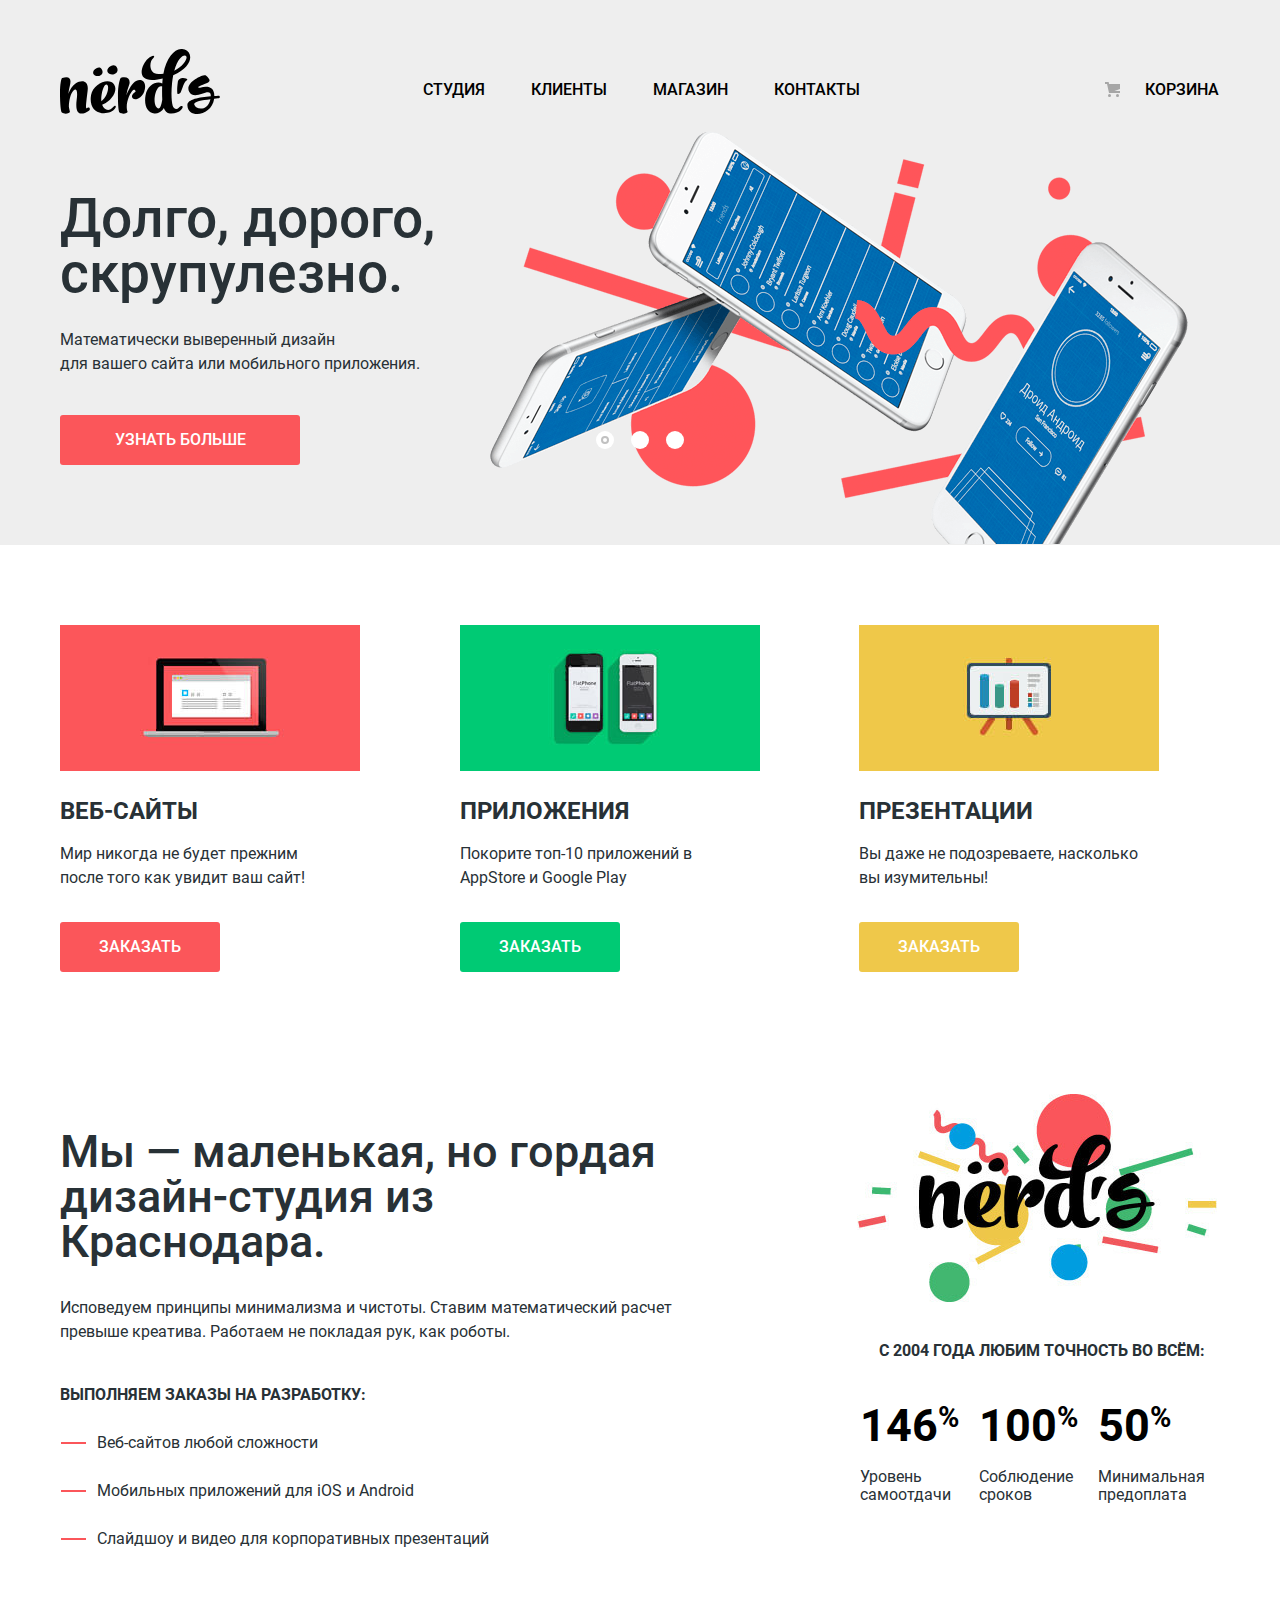
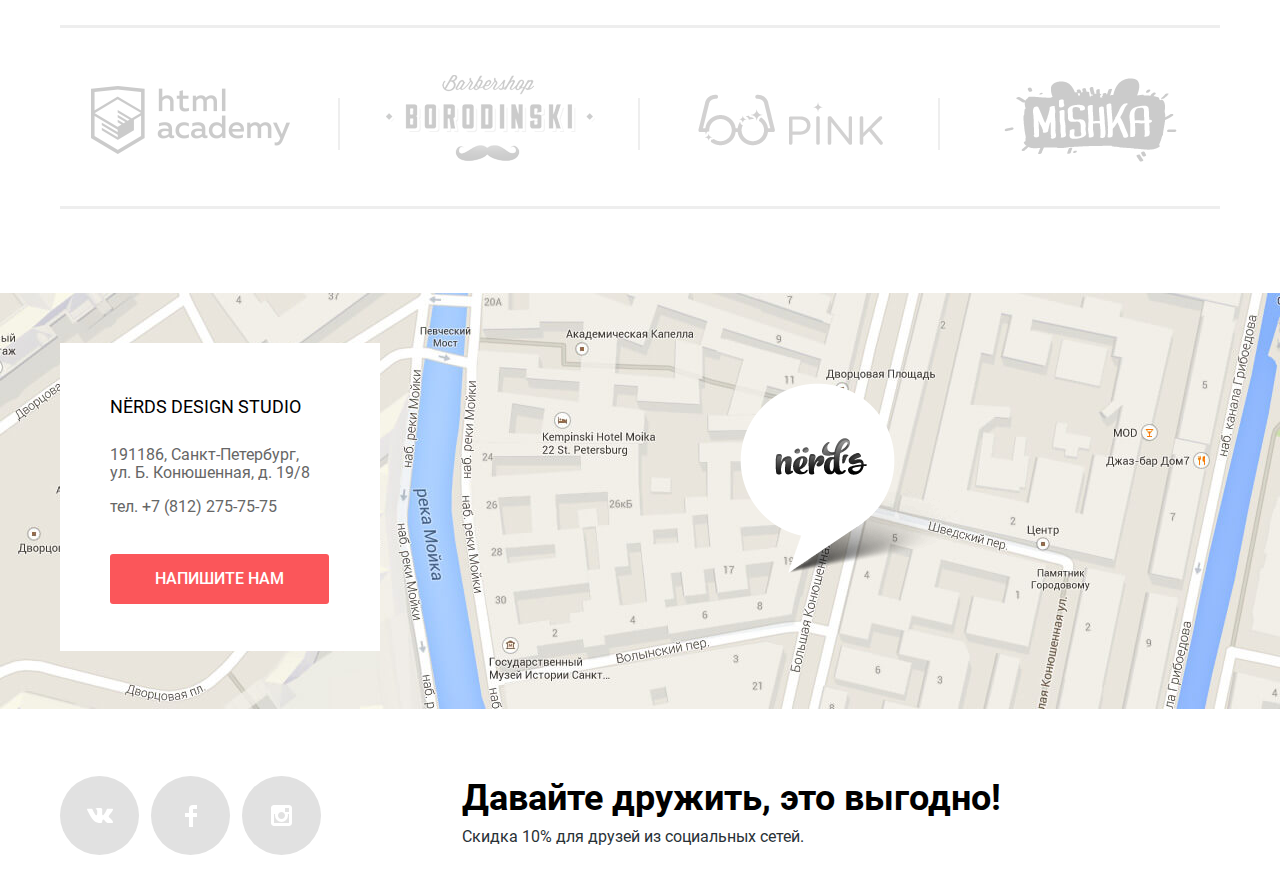
==== commit 198daa64: "первая защита" ====
--- a/index.html
+++ b/index.html
@@ -4,7 +4,7 @@
     <meta charset="utf-8">
     <title>Дизайн-студия «Нёрдс»</title>
     <link rel="stylesheet" href="css/normalize.css">
-    <link rel="stylesheet" href="css/style.css">
+    <link rel="stylesheet" href="css/style-min.css">
   </head>
 
   <body>
@@ -17,16 +17,16 @@
             <img src="img/nerds-logo.svg" width="160" height="65" alt="Логотип дизайн-студии «Нёрдс»">
           </a>
           <ul class="site-navigation reset-list">
-            <li>
+            <li class="site-navigation-item">
               <a href="studio.html">Студия</a>
             </li>
-            <li>
+            <li class="site-navigation-item">
               <a href="clients.html">Клиенты</a>
             </li>
-            <li>
+            <li class="site-navigation-item">
               <a href="catalog.html">Магазин</a>
             </li>
-            <li>
+            <li class="site-navigation-item">
               <a href="contacts.html">Контакты</a>
             </li>
           </ul>
@@ -36,7 +36,7 @@
     </div>
 
     <!--MAIN-->
-      <main class="container">
+      <main class="main">
         <h1 class="visually-hidden">Дизайн-студия "Нёрдс"</h1>
 
     <!-- Слайдер-->
@@ -58,17 +58,17 @@
             <ul class="slider-list reset-list ">
               <li class="slider-item">
                 <h3>Долго, дорого, скрупулезно.</h3>
-                <p>Математически выверенный дизайн <br> для вашего сайта или мобильного приложения.</p>
+                <p>Математически выверенный дизайн для&nbsp;вашего&nbsp;сайта или мобильного приложения.</p>
                 <a class="button button-slider" href="#">Узнать больше</a>
               </li>
               <li class="slider-item">
                 <h3>Любим математику как никто другой</h3>
-                <p>Никакого креатива, только математические формулы для расчета идеальных пропорций.</p>
+                <p>Никакого креатива, только&nbsp;математические&nbsp;формулы для расчета идеальных пропорций.</p>
                 <a class="button button-slider" href="#">Узнать больше</a>
               </li>
               <li class="slider-item">
                 <h3>Только ночь, только хардкор</h3>
-                <p>Работать днем, как все? Мы против этого. Ближе к полуночи работа только начинается.</p>
+                <p>Работать днем, как все? Мы против этого. Ближе&nbsp;к&nbsp;полуночи работа только начинается.</p>
                 <a class="button button-slider" href="#">Узнать больше</a>
               </li>
             </ul>
@@ -172,8 +172,6 @@
     <!--Address-->
     <section class="contacts">
       <h2 class="visually-hidden">Как до нас добраться</h2>
-
-      <iframe src="https://www.google.com/maps/embed?pb=!1m18!1m12!1m3!1d1998.6037872533277!2d30.320858716096975!3d59.93871648187614!2m3!1f0!2f0!3f0!3m2!1i1024!2i768!4f13.1!3m3!1m2!1s0x4696310fca145cc1%3A0x42b32648d8238007!2z0JHQvtC70YzRiNCw0Y8g0JrQvtC90Y7RiNC10L3QvdCw0Y8g0YPQuy4sIDE5LzgsINCh0LDQvdC60YIt0J_QtdGC0LXRgNCx0YPRgNCzLCDQoNC-0YHRgdC40Y8sIDE5MTE4Ng!5e0!3m2!1sru!2sby!4v1552167273582" width="1440" height="416" frameborder="0" style="border:0" allowfullscreen></iframe>
       <div class="contacts-info">
         <p class="contacts-name">NЁRDS DESIGN STUDIO</p>
         <p class="contacts-address">191186, Санкт-Петербург, ул. Б. Конюшенная, д. 19/8</p>
@@ -182,6 +180,7 @@
         </p>
         <a class="button button-contact js-form-trigger" href="#feedback"> Напишите нам</a>
       </div>
+      <iframe src="https://www.google.com/maps/embed?pb=!1m18!1m12!1m3!1d1998.6037872533277!2d30.320858716096975!3d59.93871648187614!2m3!1f0!2f0!3f0!3m2!1i1024!2i768!4f13.1!3m3!1m2!1s0x4696310fca145cc1%3A0x42b32648d8238007!2z0JHQvtC70YzRiNCw0Y8g0JrQvtC90Y7RiNC10L3QvdCw0Y8g0YPQuy4sIDE5LzgsINCh0LDQvdC60YIt0J_QtdGC0LXRgNCx0YPRgNCzLCDQoNC-0YHRgdC40Y8sIDE5MTE4Ng!5e0!3m2!1sru!2sby!4v1552167273582" width="1440" height="416" frameborder="0" style="border:0" allowfullscreen></iframe>
     </section>
 
   </main>
--- a/css/style-min.css
+++ b/css/style-min.css
@@ -0,0 +1 @@
+@font-face{font-style:normal;font-weight:400;font-family:"Roboto";src:url("../fonts/roboto.woff2") format("woff2"), url("../fonts/roboto.woff") format("woff")}@font-face{font-style:normal;font-weight:500;font-family:"Roboto";src:url("../fonts/robotomedium.woff2") format("woff2"), url("../fonts/robotomedium.woff") format("woff")}@font-face{font-style:normal;font-weight:700;font-family:"Roboto";src:url("../fonts/robotobold.woff2") format("woff2"), url("../fonts/robotobold.woff") format("woff")}html{-webkit-box-sizing:border-box;box-sizing:border-box}*,*::before,*::after{-webkit-box-sizing:inherit;box-sizing:inherit}body{margin:0;padding:0;min-width:1200px;font-family:"Roboto",Arial,sans-serif;font-weight:400;font-size:16px;line-height:1.5;color:#283136}img{max-width:100%;height:auto}a{text-decoration:none}.container-center{padding:0 20px;margin:0 auto;max-width:1200px}.visually-hidden{position:absolute;width:1px;height:1px;margin:-1px;padding:0;white-space:nowrap;border:0;-webkit-clip-path:inset(100%);clip-path:inset(100%);clip:rect(0 0 0 0);overflow:hidden}.button{display:inline-block;padding:13px 35px;font-weight:500;text-align:center;text-transform:uppercase;color:#fff;background-color:#fb565a;border:none;border-radius:3px}.button:hover,.button:focus{background-color:#e74246}.button:active{color:rgba(255, 255, 255, 0.3);background-color:#d7373b;-webkit-box-shadow:inset 0 3px 0 rgba(0, 0, 0, 0.1);box-shadow:inset 0 3px 0 rgba(0,0,0,0.1)}.button.disabled,.button:disabled{background-color:#000;opacity:0.1;cursor:not-allowed}.reset-list{padding:0;margin:0;list-style:none}.background{background-color:#eee}.main-header{background-color:#eee}.main-navigation{display:-webkit-box;display:-ms-flexbox;display:flex;-ms-flex-wrap:wrap;flex-wrap:wrap;-webkit-box-pack:justify;-ms-flex-pack:justify;justify-content:space-between;-webkit-box-align:center;-ms-flex-align:center;align-items:center}.main-header-logo,.main-header-logo-active{width:160px;margin-top:49px}.main-header-logo-active:hover,.main-header-logo-active:focus{opacity:0.8}.main-header-logo-active:active{opacity:0.3}.site-navigation,.user-navigation{margin-top:59px}.site-navigation{display:-webkit-box;display:-ms-flexbox;display:flex;-ms-flex-wrap:wrap;flex-wrap:wrap;width:530px;margin-left:-82px}.site-navigation-item{margin-left:46px}.current-page{padding-bottom:9px;border-bottom:3px solid #fb565a}.user-navigation{position:relative;width:75px}.user-navigation::before{content:"";position:absolute;top:7px;left:-40px;width:15px;height:15px;background-image:url("../img/cart-icon.svg");background-repeat:no-repeat;background-position:0 0}.site-navigation a,.user-navigation{font-weight:500;line-height:1.88;text-transform:uppercase;color:#000}.site-navigation a[href]:hover, .site-navigation a[href]:focus,.user-navigation:hover,.user-navigation:focus{color:#fb565a}.site-navigation a[href]:active,.user-navigation:active{color:rgba(0,0,0,0.3)}.slider{position:relative;margin-bottom:80px;background-color:#eee}.slider-controls{position:absolute;left:50%;bottom:104px;width:360px;height:18px;text-align:center;font-size:0;-webkit-transform:translateX(-50%);-ms-transform:translateX(-50%);transform:translateX(-50%)}.slider-controls label{position:relative;display:inline-block;width:18px;height:18px;padding:15px;margin-right:5px;vertical-align:top;border-radius:50%;cursor:pointer}.slider-controls label::after{content:"";position:absolute;top:8px;left:8px;width:18px;height:18px;background:#fff;border-radius:50%}.slider-item{display:none;padding:70px 0 80px 0}.slider-item:nth-child(1){background-image:url("../img/slide-1.png");background-repeat:no-repeat;background-position:93% 10px}.slider-item:nth-child(2){background-image:url("../img/slide-2.png");background-repeat:no-repeat;background-position:100% 0}.slider-item:nth-child(3){background-image:url("../img/slide-3.png");background-repeat:no-repeat;background-position:100% 20px}.slider-1:checked ~ .slider-list .slider-item:nth-child(1){display:block}.slider-2:checked ~ .slider-list .slider-item:nth-child(2){display:block}.slider-3:checked ~ .slider-list .slider-item:nth-child(3){display:block}.slider-1:checked ~ .slider-controls .slider-controls-item-1::before, .slider-2:checked ~ .slider-controls .slider-controls-item-2::before, .slider-3:checked ~ .slider-controls .slider-controls-item-3::before, .slider-1:active ~ .slider-controls .slider-controls-item-1::before, .slider-2:active ~ .slider-controls .slider-controls-item-2::before, .slider-3:active ~ .slider-controls .slider-controls-item-3::before{content:"";position:absolute;left:57%;top:58%;z-index:4;width:8px;height:8px;margin:-4px;background-color:inherit;border:2px solid #c1c1c1;border-radius:50%}.slider-1:focus ~ .slider-controls .slider-controls-item-1::before, .slider-2:focus ~ .slider-controls .slider-controls-item-2::before, .slider-3:focus ~ .slider-controls .slider-controls-item-3::before{background-color:#c1c1c1}.slider-item h3{max-width:520px;margin:0 0 27px 0;font-weight:500;font-size:55px;line-height:1}.slider-item p{width:410px;margin:0 0 39px 0}.button-slider{min-width:240px;padding-left:53px;padding-right:53px}.services{margin-right:61px}.services-list{display:-webkit-box;display:-ms-flexbox;display:flex;-ms-flex-wrap:wrap;flex-wrap:wrap;-webkit-box-pack:justify;-ms-flex-pack:justify;justify-content:space-between}.services-list li:nth-child(1){background-image:url("../img/illustration-1.jpg")}.services-list li:nth-child(2){background-image:url("../img/illustration-2.jpg")}.services-list li:nth-child(3){background-image:url("../img/illustration-3.jpg")}.services-item{width:300px;padding-top:147px;text-align:left;background-repeat:no-repeat}.services-item h3{margin-bottom:5px;font-size:24px;line-height:1.25;text-transform:uppercase}.services-item p{margin-right:20px;margin-bottom:32px}.button-web,.button-app,.button-presentation{min-width:160px}.button-app{background-color:#00ca74}.button-app:focus,.button-app:hover{background-color:#00bc6c}.button-app:active{color:#4dc491;background-color:#00aa62}.button-presentation{background-color:#efc84a}.button-presentation:focus,.button-presentation:hover{background-color:#eab534}.button-presentation:active{color:#ecbe5c;background-color:#e5a722}.info{display:-webkit-box;display:-ms-flexbox;display:flex;-webkit-box-pack:justify;-ms-flex-pack:justify;justify-content:space-between;margin-bottom:70px}.info-description{width:650px;margin-top:157px;margin-right:145px}.info-description-title{display:inline-block;width:650px;margin-bottom:16px;font-weight:500;font-size:45px;line-height:1}.info-description-text{margin-bottom:39px}.info-description h3{margin-bottom:24px;text-transform:uppercase;font-size:16px;line-height:1.5}.orders-item{position:relative;margin:0px;margin-bottom:24px;padding-left:37px}.orders-item:before{content:"";position:absolute;top:11px;left:1px;display:block;width:25px;height:2px;background-color:#fb565a}.info-numbers{width:363px;margin-top:122px}.info-numbers-table{width:360px;padding:0;margin-top:30px}.info-numbers-table caption{padding-bottom:55px;font-weight:700;text-align:center;text-transform:uppercase}.info-numbers-table thead{font-weight:700;text-align:left;color:#000}.info-numbers-table th{padding-right:17px;padding-bottom:34px;font-size:45px;line-height:0.22}.info-numbers-table sup{font-size:29px}.info-numbers-table td{padding-bottom:19px;padding-right:20px;line-height:1.13;color:#283136}.partners{margin-bottom:97px}.partners-list{position:relative;display:-webkit-box;display:-ms-flexbox;display:flex;-ms-flex-wrap:wrap;flex-wrap:wrap;padding:30px 0 20px 0;margin:0}.partners-list::before{content:"";position:absolute;top:-20px;width:1160px;background-color:inherit;border-top:3px solid #eee}.partners-list::after{content:"";position:absolute;bottom:-17px;width:1160px;background-color:inherit;border-bottom:3px solid #eee}.partners-list li{position:relative;display:-webkit-box;display:-ms-flexbox;display:flex;-webkit-box-pack:justify;-ms-flex-pack:justify;justify-content:center;-webkit-box-align:center;-ms-flex-align:center;align-items:center;width:260px;margin-right:40px}.partners-list li:after{content:"";position:absolute;right:-20px;height:52px;vertical-align:middle;background-color:inherit;border-right:2px solid #eee}.partners-list li:nth-child(4n):after{display:none}.partners-list li:nth-child(4n){margin:0}.partners-list img{opacity:0.2}.partners-list img:hover, .partners-list img:focus{opacity:1}.partners-list img:active{opacity:0.1}.partners-list li:last-child{margin-right:0}.contacts{position:relative;z-index:1;min-height:416px;overflow:hidden;background:url("../img/map-marker.png") no-repeat calc(50% + 215px) calc(50% - 23px), url("../img/map-google.jpg") no-repeat 50% 50%}.contacts iframe{position:relative;z-index:2;width:100%}.contacts-info{position:absolute;left:calc(50% - 580px);top:54px;z-index:3;width:320px;min-height:308px;padding:31px 50px;color:#666;background-color:#fff}.contacts-tel a{color:#666}.contacts-name{margin-bottom:24px;font-size:18px;line-height:1.67;color:#000}.contacts-address,.contacts-tel{line-height:1.13}.contacts-address{padding-right:10px}.contacts-tel{margin-bottom:38px}.button-contact{min-width:219px}.main-footer{display:-webkit-box;display:-ms-flexbox;display:flex;margin-bottom:30px}.social-list{display:-webkit-box;display:-ms-flexbox;display:flex;-ms-flex-wrap:wrap;flex-wrap:wrap;-webkit-box-align:center;-ms-flex-align:center;align-items:center;width:275px;margin-top:55px;margin-right:127px}.social-item a{position:relative;display:-webkit-box;display:-ms-flexbox;display:flex;-webkit-box-align:center;-ms-flex-align:center;align-items:center;width:79px;height:79px;margin-right:12px;border-radius:50%;background-color:#e1e1e1}.social-item a::before{display:block;margin:0 auto}.vk a::before{content:"";width:26px;height:15px;background:url("../img/vk-icon.svg") center no-repeat}.fb a::before{content:"";width:12px;height:22px;background:url("../img/fb-icon.svg") center no-repeat}.insta a::before{content:"";width:21px;height:21px;background:url("../img/insta-icon.svg") center no-repeat}.social-item a:hover, .social-item a:focus{background-color:#e74246}.social-item a:active{-webkit-box-shadow:inset 0 3px rgba(0, 0, 0, 0.1);box-shadow:inset 0 3px rgba(0, 0, 0, 0.1);background-color:#d7373b}.social-item a:active::before{opacity:0.3}.footer-slogan{display:-webkit-box;display:-ms-flexbox;display:flex;-webkit-box-orient:vertical;-webkit-box-direction:normal;-ms-flex-direction:column;flex-direction:column;margin-top:68px}.footer-slogan b{font-size:36px;line-height:1;color:#000}.footer-slogan p{margin-top:10px;line-height:1.38}.popup-connection{position:fixed;top:20px;left:50%;z-index:3;width:960px;padding:60px 100px 77px 100px;-webkit-transform:translateX(-50%);-ms-transform:translateX(-50%);transform:translateX(-50%);-webkit-box-shadow:0px 20px 40px 0 rgba(0, 1, 1, 0.75);box-shadow:0px 20px 40px 0 rgba(0, 1, 1, 0.75);background-color:#fff}.popup-connection h2{margin:0 0 50px 0;font-weight:500;font-size:45px;line-height:1}.popup-connection form{display:-webkit-box;display:-ms-flexbox;display:flex;-ms-flex-wrap:wrap;flex-wrap:wrap}.popup-connection-item label{display:block;margin-bottom:8px;font-weight:700;line-height:1.13}.popup-connection-input,.popup-connection-textarea{width:100%;padding:13px;color:rgba(68, 68, 68, 0.5);border:2px solid #d7dcde;border-radius:6px;outline:none}.popup-connection-input.is-invalid{color:#e74246;border-color:#e74246}.popup-connection-input:not(.is-invalid):not(.is-valid):hover,.popup-connection-textarea:not(.is-invalid):not(.is-valid):hover{border-color:#b4b9bb}.popup-connection-input:not(.is-invalid):not(.is-valid):focus,.popup-connection-textarea:not(.is-invalid):not(.is-valid):focus{color:#444;border-color:#000}.popup-connection .name{width:50%;padding-right:40px}.popup-connection .email{width:50%}.popup-connection .text{width:100%}.button-connection{width:260px;padding:16px 5px}.button-close{position:absolute;top:78px;right:90px;width:21px;height:21px;font-size:0;border:none;background-color:transparent;cursor:pointer}.button-close::before,.button-close::after{content:"";position:absolute;left:1px;width:24px;height:3px;background-color:#fecccd}.button-close::before{-webkit-transform:rotate(45deg);-ms-transform:rotate(45deg);transform:rotate(45deg)}.button-close::after{-webkit-transform:rotate(-45deg);-ms-transform:rotate(-45deg);transform:rotate(-45deg)}.button-close:hover::before,.button-close:hover::after,.button-close:focus::before,.button-close:focus::after{background-color:#fb565a}.button-close:active::before,.button-close:active::after{background-color:#fee}.main-catalog-title{min-height:235px;padding:34px calc(50% - 600px);text-align:center;background-color:#eee}.page-title{display:inline-block;font-weight:500;font-size:55px;line-height:1;color:#000;background-color:#eee}.wrapper-column{display:-webkit-box;display:-ms-flexbox;display:flex;-webkit-box-pack:justify;-ms-flex-pack:justify;justify-content:space-between}.wrapper-column-right{width:760px;margin-top:57px}.filter{-webkit-box-sizing:content-box;box-sizing:content-box;max-width:360px;margin-top:54px}.price,.grid,.features{width:260px;padding:0;margin:0;border:none}.price{margin-bottom:53px}.grid{margin-bottom:26px}.features{margin-bottom:28px}.price legend, .grid legend, .features legend{font-size:18px;font-weight:700;line-height:1.67;text-transform:uppercase}.price legend{margin-bottom:48px;letter-spacing:0.6px}.grid legend, .features legend{margin-bottom:16px}.range-filter{width:260px}.range-controls{position:relative;height:41px;margin-bottom:15px;padding:39px 20px 0;border-radius:5px;background-color:#f1f1f1}.range-controls .scale{height:2px;background:#d7dcde}.range-controls .bar{width:70%;height:2px;background:#00ca74}.range-controls .toggle{position:absolute;top:31px;left:0;width:4px;height:4px;padding:0;border:8px solid #fff;border-radius:50%;-webkit-box-shadow:0 2px 1px 0 #cfcfcf;box-shadow:0 2px 1px 0 #cfcfcf;background-color:#ababab;cursor:pointer}.range-controls .toggle-min{left:18px}.range-controls .toggle-max{left:160px}.price-controls label{display:inline-block;width:50%;font-size:16px;text-transform:uppercase}.price-controls input{width:60px;padding:10px 10px;margin-left:10px;text-align:center;color:#283136;background:#f1f1f1;border:none;border-radius:5px}.min-price{margin-right:-4px}.max-price{text-align:right}.grid-item,.features-item{margin-bottom:20px;line-height:1.25}.grid-item label, .features-item label{position:relative;margin-left:35px;cursor:pointer}.grid-item-radio+label::before{content:"";position:absolute;top:-2px;left:-35px;width:25px;height:25px;padding-right:10px;color:#4d4d4d;background:url("data:image/svg+xml,%3Csvg xmlns='http://www.w3.org/2000/svg' width='25' height='25' viewBox='0 0 25 25'%3E%3Cpath fill='%234D4D4D' d='M12.5 4c4.687 0 8.5 3.813 8.5 8.5 0 4.687-3.813 8.5-8.5 8.5C7.813 21 4 17.187 4 12.5 4 7.813 7.813 4 12.5 4m0-4C5.597 0 0 5.597 0 12.5S5.597 25 12.5 25 25 19.403 25 12.5 19.403 0 12.5 0z'/%3E%3C/svg%3E%0A") no-repeat;border:none;opacity:0.4}.grid-item-radio:checked+label::before{content:"";position:absolute;top:-2px;left:-35px;width:25px;height:25px;color:#4d4d4d;background:url("data:image/svg+xml,%3Csvg xmlns='http://www.w3.org/2000/svg' width='25' height='25' viewBox='0 0 25 25'%3E%3Cpath fill='%234D4D4D' d='M12.5 4c4.687 0 8.5 3.813 8.5 8.5 0 4.687-3.813 8.5-8.5 8.5C7.813 21 4 17.187 4 12.5 4 7.813 7.813 4 12.5 4m0-4C5.597 0 0 5.597 0 12.5S5.597 25 12.5 25 25 19.403 25 12.5 19.403 0 12.5 0z'/%3E%3Ccircle fill='%234D4D4D' cx='12.5' cy='12.5' r='4.5'/%3E%3C/svg%3E%0A") no-repeat;border:none;opacity:0.4}.grid-item-radio+label:hover::before,.grid-item-radio:focus+label::before{color:#4d4d4d;opacity:1}.grid-item-radio:disabled+label{color:rgba(40,49,54,0.3);cursor:not-allowed}.grid-item-radio:disabled+label::before{color:#4d4d4d;opacity:0.1;cursor:not-allowed}.features-item-checkbox+label::before{content:"";position:absolute;top:-2px;left:-35px;width:23px;height:23px;padding-right:10px;color:#4d4d4d;background:url("data:image/svg+xml,%3Csvg xmlns='http://www.w3.org/2000/svg' width='23' height='23' viewBox='0 0 23 23'%3E%3Cpath fill='%234D4D4D' d='M20 2c.542 0 1 .458 1 1v17c0 .542-.458 1-1 1H3c-.542 0-1-.458-1-1V3c0-.542.458-1 1-1h17m0-2H3C1.35 0 0 1.35 0 3v17c0 1.65 1.35 3 3 3h17c1.65 0 3-1.35 3-3V3c0-1.65-1.35-3-3-3z'/%3E%3C/svg%3E%0A") no-repeat;border:none;opacity:0.4}.features-item-checkbox:checked+label::before{content:"";position:absolute;top:-2px;left:-35px;width:23px;height:23px;color:#4d4d4d;background:url("data:image/svg+xml,%3Csvg xmlns='http://www.w3.org/2000/svg' width='27' height='23' viewBox='0 0 27 23'%3E%3Cpath fill='%234D4D4D' d='M7.285 7.486l-2.829 2.829 7.783 7.783L26.171 4.166l-2.828-2.829-11.104 11.102z'/%3E%3Cpath fill='%234D4D4D' d='M21 20c0 .542-.458 1-1 1H3c-.542 0-1-.458-1-1V3c0-.542.458-1 1-1h16.908L21.493.415A2.96 2.96 0 0 0 20 0H3C1.35 0 0 1.35 0 3v17c0 1.65 1.35 3 3 3h17c1.65 0 3-1.35 3-3v-9.829l-2 2V20z'/%3E%3C/svg%3E%0A") no-repeat;border:none;opacity:0.4}.features-item-checkbox+label:hover::before,.features-item-checkbox:focus+label::before{color:#4d4d4d;opacity:1}.features-item-checkbox:disabled+label{color:rgba(40,49,54,0.3);cursor:not-allowed}.features-item-checkbox:disabled+label::before{color:#4d4d4d;opacity:0.1;cursor:not-allowed}.button-filter{max-width:260px;padding:16px 89px;line-height:1.13;color:#000;background-color:#eee;border:none}.button-filter:focus,.button-filter:hover{color:#000;background-color:#dfdfdf}.button-filter:active{color:rgba(0,0,0,0.3);background-color:#d5d5d5}.catalog{width:760px;margin-top:57px}.sorting{display:-webkit-box;display:-ms-flexbox;display:flex;-ms-flex-wrap:wrap;flex-wrap:wrap;margin-bottom:51px}.sorting span{margin-right:266px;font-weight:700;font-size:18px;line-height:1;text-transform:uppercase}.sorting-list-value{display:-webkit-box;display:-ms-flexbox;display:flex;-ms-flex-wrap:wrap;flex-wrap:wrap;margin-right:6px;text-transform:uppercase}.sorting-item-value{margin-right:25px;font-size:14px;line-height:1.29}.sorting-item-value a{color:rgba(0,0,0,0.3)}a.sorting-item-value-current{color:#000}.sorting-list-value a:hover, .sorting-list-value a:focus{color:rgba(0, 0, 0, 0.6)}.sorting-list-value a:active{color:#000}.sorting-list-turn{display:-webkit-box;display:-ms-flexbox;display:flex;-ms-flex-wrap:wrap;flex-wrap:wrap}.sorting-item-turn a{margin-left:18px}.sorting-list-turn a:hover::before, .sorting-list-turn a:focus::before{opacity:0.6}.sorting-list-turn a::before{opacity:0.3}.sorting-list-turn .turn-down::before{opacity:1}.sorting-list-turn a:active::before{opacity:1}.turn-down::before{content:"";display:inline-block;width:11px;height:10px;background:url("../img/icon-down-dir.svg") no-repeat}.turn-up::before{content:"";display:inline-block;width:11px;height:10px;background:url("../img/icon-up-dir.svg") no-repeat}.catalog-list{display:-webkit-box;display:-ms-flexbox;display:flex;-ms-flex-wrap:wrap;flex-wrap:wrap;margin-bottom:25px;line-height:1.13}.catalog-item{position:relative;display:-webkit-box;display:-ms-flexbox;display:flex;width:360px;padding-top:39px;margin-bottom:35px;background-color:#e1e1e1;border-top-left-radius:5px;border-top-right-radius:5px}.catalog-item:nth-child(odd):not(:last-child){margin-right:40px}.catalog-item::before,.catalog-item::after{content:"";position:absolute}.catalog-item::before{top:0;left:0;height:40px;width:359px;background-color:rgba(77,77,77,.12);border-top-left-radius:5px;border-top-right-radius:5px}.catalog-item::after{top:13px;left:41px;width:13px;height:13px;color:#fff;background-color:currentColor;-webkit-box-shadow:-25px 0 0 0 currentColor, 25px 0 0 0 currentColor;box-shadow:-25px 0 0 0 currentColor, 25px 0 0 0 currentColor;border-radius:50%}.catalog-item:hover::before{background-color:rgba(77, 77, 77, 1)}.catalog-item img{display:block}.catalog-description{position:absolute;right:0;bottom:0;left:0;min-height:231px;padding:34px 65px;text-align:center;background-color:#eee;opacity:0}.catalog-item:hover .catalog-description{opacity:1}.catalog-description:focus-within{opacity:1}.catalog-description h3{margin:0;padding:0;margin-bottom:19px;color:#000}.catalog-description p{margin:0;padding:0;margin-bottom:28px;color:#666}.catalog-description .button-price{width:200px;padding:16px;color:#fff}.pagination-list{display:-webkit-box;display:-ms-flexbox;display:flex;-ms-flex-wrap:wrap;flex-wrap:wrap;margin-bottom:59px}.pagination-item{margin-right:10px}.button-page{width:50px;padding:16px 0;font-weight:500;line-height:1.13;text-align:center;border-radius:3px;background-color:#eee;color:#000;cursor:pointer}.button-page-current{padding:13px 10px;background-color:#fff;border:3px solid #dbdbdb}.button-page-next{width:260px}.button-page:hover,.button-page:focus{background-color:#dfdfdf}.button-page:active{color:rgba(0, 0, 0, 0.3);-webkit-box-shadow:inset 0 3px 0 0 rgba(0, 0, 0, 0.1);box-shadow:inset 0 3px 0 0 rgba(0,0,0,0.1);background-color:#d5d5d5}.button-page-next:hover{color:#000;background-color:#dfdfdf}.button-page-next:active{color:rgba(0, 0, 0, 0.3);background-color:#d5d5d5}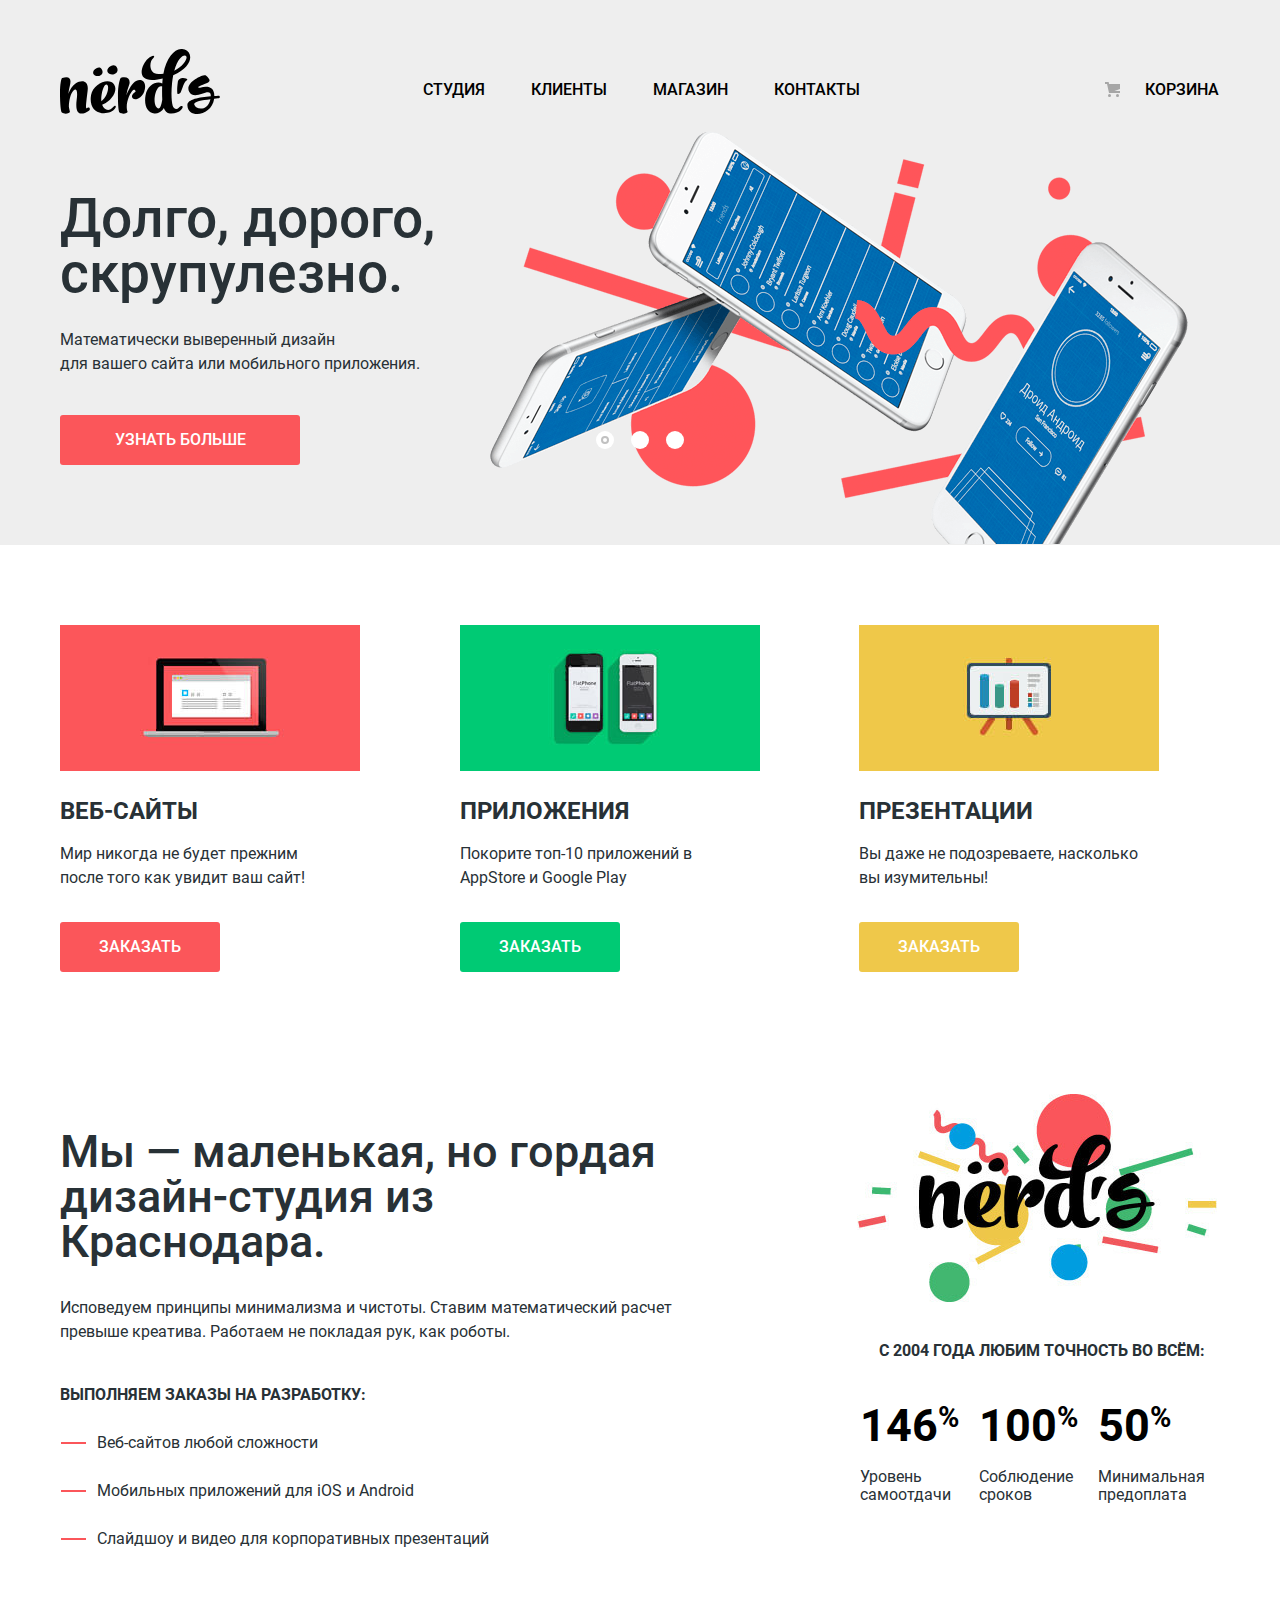
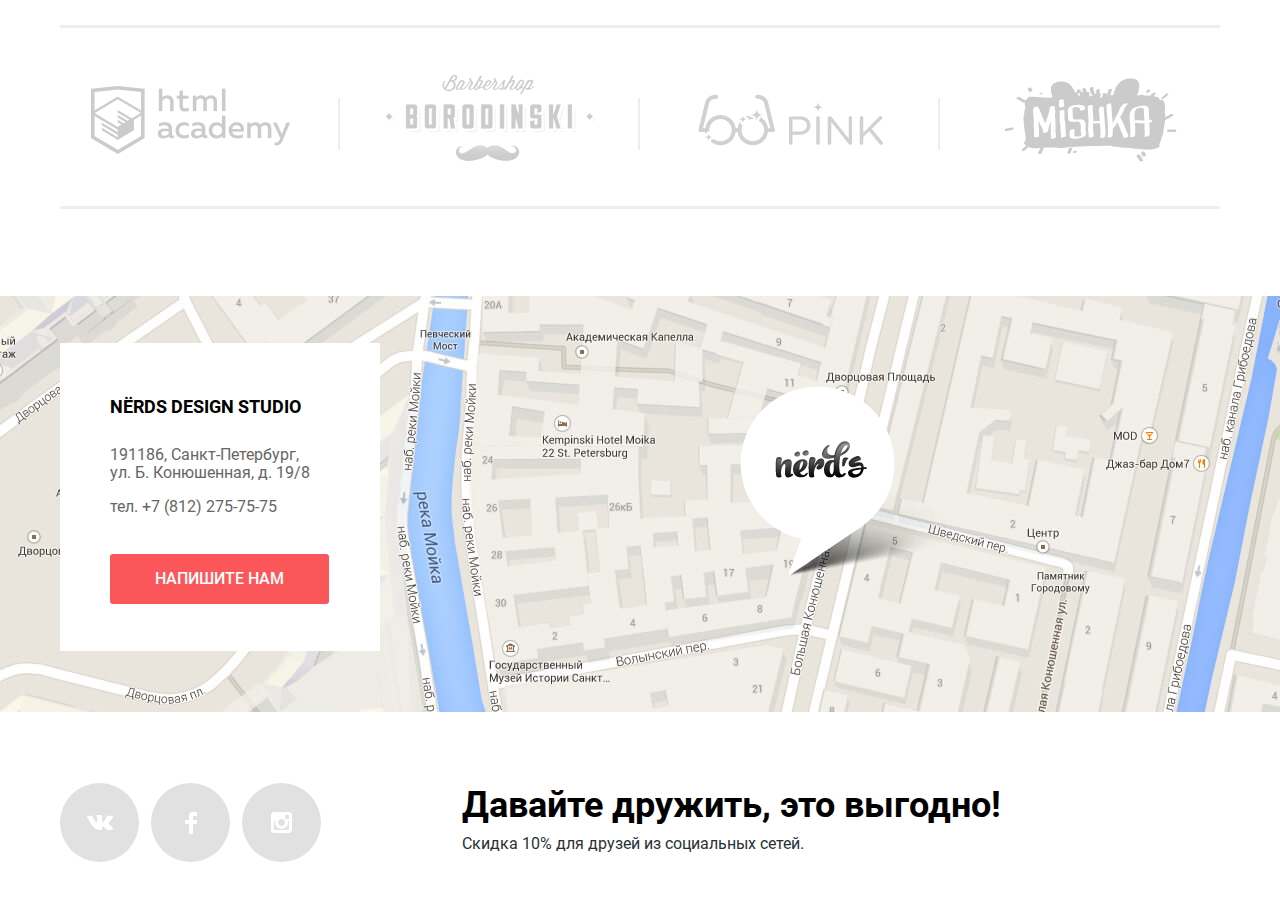
==== commit 5340e685: "исправлены базовые критерии" ====
--- a/index.html
+++ b/index.html
@@ -4,9 +4,8 @@
     <meta charset="utf-8">
     <title>Дизайн-студия «Нёрдс»</title>
     <link rel="stylesheet" href="css/normalize.css">
-    <link rel="stylesheet" href="css/style-min.css">
+    <link rel="stylesheet" href="css/style.css">
   </head>
-
   <body>
 
     <!--HEADER-->
@@ -14,7 +13,7 @@
       <header class="main-header container-center">
         <nav class="main-navigation">
           <a class="main-header-logo">
-            <img src="img/nerds-logo.svg" width="160" height="65" alt="Логотип дизайн-студии «Нёрдс»">
+          <img src="img/nerds-logo.svg" width="160" height="65" alt="Логотип дизайн-студии «Нёрдс»">
           </a>
           <ul class="site-navigation reset-list">
             <li class="site-navigation-item">
@@ -36,205 +35,190 @@
     </div>
 
     <!--MAIN-->
-      <main class="main">
-        <h1 class="visually-hidden">Дизайн-студия "Нёрдс"</h1>
-
-    <!-- Слайдер-->
-    <div class="background">
+    <main class="main">
+      <h1 class="visually-hidden">Дизайн-студия "Нёрдс"</h1>
+      <!-- Слайдер-->
+      <div class="background">
         <section class="slider container-center">
-
-            <h2 class="visually-hidden">Преимущества</h2>
-
-            <input class="visually-hidden slider-1" type="radio" id="product-1" name="toggle" checked>
-            <input class="visually-hidden slider-2" type="radio" id="product-2" name="toggle">
-            <input class="visually-hidden slider-3" type="radio" id="product-3" name="toggle">
-
-            <div class="slider-controls">
-              <label class="slider-controls-item slider-controls-item-1" for="product-1">Слайд 1</label>
-              <label class="slider-controls-item slider-controls-item-2" for="product-2">Слайд 2</label>
-              <label class="slider-controls-item slider-controls-item-3" for="product-3">Слайд 3</label>
-            </div>
-
-            <ul class="slider-list reset-list ">
-              <li class="slider-item">
-                <h3>Долго, дорого, скрупулезно.</h3>
-                <p>Математически выверенный дизайн для&nbsp;вашего&nbsp;сайта или мобильного приложения.</p>
-                <a class="button button-slider" href="#">Узнать больше</a>
-              </li>
-              <li class="slider-item">
-                <h3>Любим математику как никто другой</h3>
-                <p>Никакого креатива, только&nbsp;математические&nbsp;формулы для расчета идеальных пропорций.</p>
-                <a class="button button-slider" href="#">Узнать больше</a>
-              </li>
-              <li class="slider-item">
-                <h3>Только ночь, только хардкор</h3>
-                <p>Работать днем, как все? Мы против этого. Ближе&nbsp;к&nbsp;полуночи работа только начинается.</p>
-                <a class="button button-slider" href="#">Узнать больше</a>
-              </li>
+          <h2 class="visually-hidden">Преимущества</h2>
+          <input class="visually-hidden slider-1" type="radio" id="product-1" name="toggle" checked>
+          <input class="visually-hidden slider-2" type="radio" id="product-2" name="toggle">
+          <input class="visually-hidden slider-3" type="radio" id="product-3" name="toggle">
+          <div class="slider-controls">
+            <label class="slider-controls-item slider-controls-item-1" for="product-1">Слайд 1</label>
+            <label class="slider-controls-item slider-controls-item-2" for="product-2">Слайд 2</label>
+            <label class="slider-controls-item slider-controls-item-3" for="product-3">Слайд 3</label>
+          </div>
+          <ul class="slider-list reset-list ">
+            <li class="slider-item">
+              <h3>Долго, дорого, скрупулезно.</h3>
+              <p>Математически выверенный дизайн для&nbsp;вашего&nbsp;сайта или мобильного приложения.</p>
+              <a class="button button-slider" href="#">Узнать больше</a>
+            </li>
+            <li class="slider-item">
+              <h3>Любим математику как никто другой</h3>
+              <p>Никакого креатива, только&nbsp;математические&nbsp;формулы для расчета идеальных пропорций.</p>
+              <a class="button button-slider" href="#">Узнать больше</a>
+            </li>
+            <li class="slider-item">
+              <h3>Только ночь, только хардкор</h3>
+              <p>Работать днем, как все? Мы против этого. Ближе&nbsp;к&nbsp;полуночи работа только начинается.</p>
+              <a class="button button-slider" href="#">Узнать больше</a>
+            </li>
+          </ul>
+        </section>
+      </div>
+      <!-- Услуги -->
+      <div class="container-center">
+        <section class="services">
+          <h2 class="visually-hidden">Услуги</h2>
+          <ul class="services-list reset-list">
+            <li class="services-item">
+              <h3>Веб-сайты</h3>
+              <p>Мир никогда не будет прежним после того как увидит ваш сайт!</p>
+              <a class="button button-web" href="#">Заказать</a>
+            </li>
+            <li class="services-item">
+              <h3>Приложения</h3>
+              <p>Покорите топ-10 приложений в AppStore и Google Play</p>
+              <a class="button button-app" href="#">Заказать</a>
+            </li>
+            <li class="services-item">
+              <h3>Презентации</h3>
+              <p>Вы даже не подозреваете, насколько вы изумительны!</p>
+              <a class="button button-presentation" href="#">Заказать</a>
+            </li>
+          </ul>
+        </section>
+        <section class="info">
+          <h2 class="visually-hidden">О нас</h2>
+          <div class="info-description">
+            <b class="info-description-title">Мы — маленькая, но гордая дизайн-студия из Краснодара.</b>
+            <p class="info-description-text">Исповедуем принципы минимализма и чистоты. Ставим математический расчет превыше креатива.
+              Работаем не покладая рук, как роботы.
+            </p>
+            <h3>Выполняем заказы на разработку:</h3>
+            <ul class="orders-list reset-list">
+              <li class="orders-item">Веб-сайтов любой сложности</li>
+              <li class="orders-item">Мобильных приложений для iOS и Android</li>
+              <li class="orders-item">Слайдшоу и видео для корпоративных презентаций</li>
             </ul>
-
-        </section>
-    </div>
-
-    <div class="container-center">
-
-    <!-- Услуги -->
-    <section class="services">
-      <h2 class="visually-hidden">Услуги</h2>
-      <ul class="services-list reset-list">
-        <li class="services-item">
-          <h3>Веб-сайты</h3>
-          <p>Мир никогда не будет прежним после того как увидит ваш сайт!</p>
-          <a class="button button-web" href="#">Заказать</a>
-        </li>
-        <li class="services-item">
-          <h3>Приложения</h3>
-          <p>Покорите топ-10 приложений в AppStore и Google Play</p>
-          <a class="button button-app" href="#">Заказать</a>
-        </li>
-        <li class="services-item">
-          <h3>Презентации</h3>
-          <p>Вы даже не подозреваете, насколько вы изумительны!</p>
-          <a class="button button-presentation" href="#">Заказать</a>
-        </li>
-      </ul>
-    </section>
-
-    <section class="info">
-      <h2 class="visually-hidden">О нас</h2>
-
-      <div class="info-description">
-        <b class="info-description-title">Мы — маленькая, но гордая дизайн-студия из Краснодара.</b>
-        <p class="info-description-text">Исповедуем принципы минимализма и чистоты. Ставим математический расчет превыше креатива.
-                              Работаем не покладая рук, как роботы.</p>
-        <h3>Выполняем заказы на разработку:</h3>
-          <ul class="orders-list reset-list">
-            <li class="orders-item">Веб-сайтов любой сложности</li>
-            <li class="orders-item">Мобильных приложений для iOS и Android</li>
-            <li class="orders-item">Слайдшоу и видео для корпоративных презентаций</li>
-          </ul>
-      </div>
-
-        <div class="info-numbers">
-          <img class="main-logo" src="img/illustration-nerds.jpg" width="360" height="208" alt="Логотип дизайн-студии «Нёрдс»">
-          <table class="info-numbers-table">
-						<caption>С 2004 года любим точность во всём:</caption>
-						<thead>
-							<tr>
-								<th>146<sup>%</sup></th>
-								<th>100<sup>%</sup></th>
-								<th>50<sup>%</sup></th>
-							</tr>
-						</thead>
-						<tbody>
-							<tr>
-								<td>Уровень самоотдачи</td>
-								<td>Соблюдение сроков</td>
-								<td>Минимальная предоплата</td>
-							</tr>
-						</tbody>
-					</table>
-        </div>
-    </section>
-
-    <!--Our partners-->
-    <section class="partners">
-      <h2 class="visually-hidden">Наши партнеры</h2>
-        <ul class="partners-list reset-list">
-          <li>
-            <a href="https://htmlacademy.ru/intensive/htmlcss">
+          </div>
+          <div class="info-numbers">
+            <img class="main-logo" src="img/illustration-nerds.jpg" width="360" height="208" alt="Логотип дизайн-студии «Нёрдс»">
+            <table class="info-numbers-table">
+              <caption>С 2004 года любим точность во всём:</caption>
+              <thead>
+                <tr>
+                  <th>146<sup>%</sup></th>
+                  <th>100<sup>%</sup></th>
+                  <th>50<sup>%</sup></th>
+                </tr>
+              </thead>
+              <tbody>
+                <tr>
+                  <td>Уровень самоотдачи</td>
+                  <td>Соблюдение сроков</td>
+                  <td>Минимальная предоплата</td>
+                </tr>
+              </tbody>
+            </table>
+          </div>
+        </section>
+        <!--Our partners-->
+        <section class="partners">
+          <h2 class="visually-hidden">Наши партнеры</h2>
+          <ul class="partners-list reset-list">
+            <li>
+              <a href="https://htmlacademy.ru/intensive/htmlcss">
               <span class="visually-hidden">HTML Academy</span>
               <img src="img/logo-1.png" width="199" height="68" alt="HTML Academy">
+              </a>
+            </li>
+            <li>
+              <a href="#">
+              <span class="visually-hidden">Borodinski</span>
+              <img src="img/logo-2.png" width="209" height="90" alt="Barbershop Borodinski">
+              </a>
+            </li>
+            <li>
+              <a href="#">
+              <span class="visually-hidden">Pink</span>
+              <img src="img/logo-3.png" width="185" height="52" alt="Pink">
+              </a>
+            </li>
+            <li>
+              <a href="#">
+              <span class="visually-hidden">Mishka</span>
+              <img src="img/logo-4.png" width="173" height="84" alt="Mishka">
+              </a>
+            </li>
+          </ul>
+        </section>
+      </div>
+      <!--Address-->
+      <section class="contacts">
+        <h2 class="visually-hidden">Как до нас добраться</h2>
+        <div class="contacts-info">
+          <p class="contacts-name">NЁRDS DESIGN STUDIO</p>
+          <p class="contacts-address">191186, Санкт-Петербург, ул. Б. Конюшенная, д. 19/8</p>
+          <p class="contacts-tel">тел.
+            <a href="tel:+78122757575"> +7 (812) 275-75-75</a>
+          </p>
+          <a class="button button-contact js-form-trigger" href="#feedback"> Напишите нам</a>
+        </div>
+        <iframe src="https://www.google.com/maps/embed?pb=!1m18!1m12!1m3!1d1998.6037872533277!2d30.320858716096975!3d59.93871648187614!2m3!1f0!2f0!3f0!3m2!1i1024!2i768!4f13.1!3m3!1m2!1s0x4696310fca145cc1%3A0x42b32648d8238007!2z0JHQvtC70YzRiNCw0Y8g0JrQvtC90Y7RiNC10L3QvdCw0Y8g0YPQuy4sIDE5LzgsINCh0LDQvdC60YIt0J_QtdGC0LXRgNCx0YPRgNCzLCDQoNC-0YHRgdC40Y8sIDE5MTE4Ng!5e0!3m2!1sru!2sby!4v1552167273582" width="1440" height="423" style="border:0" allowfullscreen></iframe>
+      </section>
+    </main>
+
+    <!--FOOTER-->
+    <div class="container-center">
+      <footer class="main-footer">
+        <h2 class="visually-hidden">Мы в социальных сетях</h2>
+        <ul class="social-list reset-list">
+          <li class="social-item vk">
+            <a href="#">
+            <span class="visually-hidden">Вконтакте</span>
             </a>
           </li>
-          <li>
+          <li class="social-item fb">
             <a href="#">
-              <span class="visually-hidden">Borodinski</span>
-              <img src="img/logo-2.png" width="209" height="90" alt="Barbershop Borodinski">
+            <span class="visually-hidden">Фейсбук</span>
             </a>
           </li>
-          <li>
+          <li class="social-item insta">
             <a href="#">
-              <span class="visually-hidden">Pink</span>
-              <img src="img/logo-3.png" width="185" height="52" alt="Pink">
-            </a>
-          </li>
-          <li>
-            <a href="#">
-              <span class="visually-hidden">Mishka</span>
-              <img src="img/logo-4.png" width="173" height="84" alt="Mishka">
+            <span class="visually-hidden">Инстаграм</span>
             </a>
           </li>
         </ul>
-    </section>
+        <div class="footer-slogan">
+          <b>Давайте дружить, это выгодно!</b>
+          <p>Скидка 10% для друзей из социальных сетей.</p>
+        </div>
+      </footer>
     </div>
 
-    <!--Address-->
-    <section class="contacts">
-      <h2 class="visually-hidden">Как до нас добраться</h2>
-      <div class="contacts-info">
-        <p class="contacts-name">NЁRDS DESIGN STUDIO</p>
-        <p class="contacts-address">191186, Санкт-Петербург, ул. Б. Конюшенная, д. 19/8</p>
-        <p class="contacts-tel">тел.
-          <a href="tel:+78122757575"> +7 (812) 275-75-75</a>
-        </p>
-        <a class="button button-contact js-form-trigger" href="#feedback"> Напишите нам</a>
-      </div>
-      <iframe src="https://www.google.com/maps/embed?pb=!1m18!1m12!1m3!1d1998.6037872533277!2d30.320858716096975!3d59.93871648187614!2m3!1f0!2f0!3f0!3m2!1i1024!2i768!4f13.1!3m3!1m2!1s0x4696310fca145cc1%3A0x42b32648d8238007!2z0JHQvtC70YzRiNCw0Y8g0JrQvtC90Y7RiNC10L3QvdCw0Y8g0YPQuy4sIDE5LzgsINCh0LDQvdC60YIt0J_QtdGC0LXRgNCx0YPRgNCzLCDQoNC-0YHRgdC40Y8sIDE5MTE4Ng!5e0!3m2!1sru!2sby!4v1552167273582" width="1440" height="416" frameborder="0" style="border:0" allowfullscreen></iframe>
-    </section>
-
-  </main>
-
-  <!--FOOTER-->
-  <div class="container-center">
-    <footer class="main-footer">
-      <h2 class="visually-hidden">Мы в социальных сетях</h2>
-      <ul class="social-list reset-list">
-        <li class="social-item vk">
-          <a href="#">
-            <span class="visually-hidden">Вконтакте</span>
-          </a>
-        </li>
-        <li class="social-item fb">
-          <a href="#">
-            <span class="visually-hidden">Фейсбук</span>
-          </a>
-        </li>
-        <li class="social-item insta">
-          <a href="#">
-            <span class="visually-hidden">Инстаграм</span>
-          </a>
-        </li>
-      </ul>
-
-      <div class="footer-slogan">
-        <b>Давайте дружить, это выгодно!</b>
-        <p>Скидка 10% для друзей из социальных сетей.</p>
-      </div>
-    </footer>
-  </div>
-
-  <!--Feedback form-->
+    <!--Feedback form-->
     <section class="popup-connection js-form" hidden>
       <h2>Напишите нам</h2>
-        <form action="https://echo.htmlacademy.ru" method="post" class="popup-connection-form" id="feedback" novalidate>
-          <p class="popup-connection-item name">
-            <label for="connection-name">Ваше имя:</label>
-            <input class="popup-connection-input" type="text" id="connection-name" name="name" placeholder="Имя Фамилия" required>
-          </p>
-          <p class="popup-connection-item email">
-            <label for="connection-email">Ваш e-mail:</label>
-            <input class="popup-connection-input" type="email" id="connection-email" name="email" placeholder="email@example.com" required>
-          </p>
-          <p class="popup-connection-item text">
-            <label for="connection-text">Текст письма:</label>
-            <textarea class="popup-connection-textarea" id="connection-text" name="text" placeholder="В свободной форме" rows="6"></textarea>
-          </p>
-          <button type="submit" class="button button-connection">Отправить</button>
-          <button type="button" class="button-close js-form-close" aria-label="Закрыть форму">Закрыть форму</button>
-        </form>
+      <form action="https://echo.htmlacademy.ru" method="post" class="popup-connection-form" id="feedback" novalidate>
+        <p class="popup-connection-item name">
+          <label for="connection-name">Ваше имя:</label>
+          <input class="popup-connection-input" type="text" id="connection-name" name="name" placeholder="Имя Фамилия" required>
+        </p>
+        <p class="popup-connection-item email">
+          <label for="connection-email">Ваш e-mail:</label>
+          <input class="popup-connection-input" type="email" id="connection-email" name="email" placeholder="email@example.com" required>
+        </p>
+        <p class="popup-connection-item text">
+          <label for="connection-text">Текст письма:</label>
+          <textarea class="popup-connection-textarea" id="connection-text" name="text" placeholder="В свободной форме" rows="6"></textarea>
+        </p>
+        <button type="submit" class="button button-connection">Отправить</button>
+        <button type="button" class="button-close js-form-close" aria-label="Закрыть форму">Закрыть форму</button>
+      </form>
     </section>
-
     <script src="js/script.js"></script>
   </body>
 </html>
--- a/css/style.css
+++ b/css/style.css
@@ -0,0 +1,1612 @@
+/* Fonts */
+@font-face {
+  font-style: normal;
+  font-weight: 400;
+  font-family: "Roboto";
+
+  src:  url("../fonts/roboto.woff2") format("woff2"),
+        url("../fonts/roboto.woff") format("woff");
+}
+
+@font-face {
+  font-style: normal;
+  font-weight: 500;
+  font-family: "Roboto";
+
+  src:  url("../fonts/robotomedium.woff2") format("woff2"),
+        url("../fonts/robotomedium.woff") format("woff");
+}
+
+@font-face {
+  font-style: normal;
+  font-weight: 700;
+  font-family: "Roboto";
+
+  src:  url("../fonts/robotobold.woff2") format("woff2"),
+        url("../fonts/robotobold.woff") format("woff");
+}
+
+/* ОБЩИЕ СТИЛИ */
+html {
+  -webkit-box-sizing: border-box;
+          box-sizing: border-box;
+}
+
+*, *::before, *::after {
+  -webkit-box-sizing: inherit;
+          box-sizing: inherit;
+}
+
+body {
+  margin: 0;
+  padding: 0;
+
+  min-width: 1200px;
+
+  font-family: "Roboto", Arial, sans-serif;
+  font-weight: 400;
+  font-size: 16px;
+  line-height: 1.5;
+  color: #283136;
+}
+
+img {
+  max-width: 100%; /* от переполнения за границы родительского контейнера */
+  height: auto;
+}
+
+a {
+  text-decoration: none;
+}
+
+.container-center {
+  padding: 0 20px;
+  margin: 0 auto;
+
+  max-width: 1200px;
+}
+
+.visually-hidden {
+  position: absolute;
+
+  width: 1px;
+  height: 1px;
+  margin: -1px;
+  padding: 0;
+
+  white-space: nowrap;
+  border: 0;
+
+  -webkit-clip-path: inset(100%);
+          clip-path: inset(100%);
+  clip: rect(0 0 0 0);
+  overflow: hidden;
+}
+
+.button {
+  display: inline-block;
+  padding: 13px 35px;
+  vertical-align: middle;
+
+  font-weight: 500;
+  text-align: center;
+  text-transform: uppercase;
+  color: #fff;
+
+  background-color: #fb565a;
+  border: none;
+  border-radius: 3px;
+}
+
+.button:hover,
+.button:focus {
+  background-color: #e74246;
+}
+
+.button:active {
+  color: rgba(255, 255, 255, 0.3);
+
+  background-color: #d7373b;
+  -webkit-box-shadow: inset 0 3px 0 rgba(0, 0, 0, 0.1);
+          box-shadow: inset 0 3px 0 rgba(0, 0, 0, 0.1);
+}
+
+.button.disabled,
+.button:disabled {
+  background-color: #000;
+
+  opacity: 0.1;
+  cursor: not-allowed;
+}
+
+.reset-list {
+  padding: 0;
+  margin: 0;
+
+  list-style: none;
+}
+
+/* HEADER */
+
+.background {
+  background-color: #eee;
+}
+
+.main-header {
+  background-color: #eee;
+}
+
+ /* Navigation */
+.main-navigation {
+  display: -webkit-box;
+  display: -ms-flexbox;
+  display: flex;
+  -ms-flex-wrap: wrap;
+      flex-wrap: wrap;
+  -webkit-box-pack: justify;
+      -ms-flex-pack: justify;
+    justify-content: space-between;
+  -webkit-box-align: center;
+      -ms-flex-align: center;
+          align-items: center;
+}
+
+.main-header-logo,
+.main-header-logo-active {
+  width: 160px;
+  margin-top: 49px;
+}
+
+.main-header-logo-active:hover,
+.main-header-logo-active:focus {
+  opacity: 0.8;
+}
+
+.main-header-logo-active:active {
+  opacity: 0.3;
+}
+
+.site-navigation,
+.user-navigation {
+  margin-top: 59px;
+}
+
+.site-navigation {
+  display: -webkit-box;
+  display: -ms-flexbox;
+  display: flex;
+  -ms-flex-wrap: wrap;
+      flex-wrap: wrap;
+
+  width: 530px;
+  margin-left: -82px;
+}
+
+.site-navigation-item {
+  margin-left: 46px;
+}
+
+.current-page {
+  padding-bottom: 9px;
+
+  border-bottom: 3px solid #fb565a;
+}
+
+.user-navigation {
+  position: relative;
+
+  width: 75px;
+}
+
+.user-navigation::before {
+  content: "";
+
+  position: absolute;
+  top: 7px;
+  left: -40px;
+
+  width: 15px;
+  height: 15px;
+
+  background-image: url("../img/cart-icon.svg");
+  background-repeat: no-repeat;
+  background-position: 0 0;
+}
+
+.site-navigation a,
+.user-navigation {
+  font-weight: 500;
+  line-height: 1.88;
+  text-transform: uppercase;
+  color: #000;
+}
+
+.site-navigation a[href]:hover,
+.site-navigation a[href]:focus,
+.user-navigation:hover,
+.user-navigation:focus {
+  color: #fb565a;
+}
+
+.site-navigation a[href]:active,
+.user-navigation:active {
+  color: rgba(0, 0, 0, 0.3);
+}
+
+/* MAIN */
+/* Слайдер*/
+
+.slider {
+  position: relative;
+
+  margin-bottom: 80px;
+
+  background-color: #eee;
+}
+
+.slider-controls {
+  position: absolute;
+  left: 50%;
+  bottom: 104px;
+
+  width: 360px;
+  height: 18px;
+
+  text-align: center;
+  font-size: 0;
+  -webkit-transform: translateX(-50%);
+      -ms-transform: translateX(-50%);
+          transform: translateX(-50%);
+}
+
+.slider-controls label {
+  position: relative;
+
+  display: inline-block;
+  width: 18px;
+  height: 18px;
+  padding: 15px;
+  margin-right: 5px;
+  vertical-align: top;
+
+  border-radius: 50%;
+  cursor: pointer;
+}
+
+.slider-controls label::after {
+  content: "";
+
+  position: absolute;
+  top: 8px;
+  left: 8px;
+
+  width: 18px;
+  height: 18px;
+
+  background: #fff;
+  border-radius: 50%;
+}
+
+.slider-item {
+  display: none;
+  padding: 70px 0 80px 0;
+}
+
+.slider-item:nth-child(1) {
+  background-image: url("../img/slide-1.png");
+  background-repeat: no-repeat;
+  background-position: 93% 10px;
+}
+
+.slider-item:nth-child(2) {
+  background-image: url("../img/slide-2.png");
+  background-repeat: no-repeat;
+  background-position: 100% 0;
+}
+
+.slider-item:nth-child(3) {
+  background-image: url("../img/slide-3.png");
+  background-repeat: no-repeat;
+  background-position: 100% 20px;
+}
+
+.slider-1:checked ~ .slider-list .slider-item:nth-child(1) {
+  display: block;
+}
+
+.slider-2:checked ~ .slider-list .slider-item:nth-child(2) {
+  display: block;
+}
+
+.slider-3:checked ~ .slider-list .slider-item:nth-child(3) {
+  display: block;
+}
+
+.slider-1:checked ~ .slider-controls .slider-controls-item-1::before,
+.slider-2:checked ~ .slider-controls .slider-controls-item-2::before,
+.slider-3:checked ~ .slider-controls .slider-controls-item-3::before,
+.slider-1:active ~ .slider-controls .slider-controls-item-1::before,
+.slider-2:active ~ .slider-controls .slider-controls-item-2::before,
+.slider-3:active ~ .slider-controls .slider-controls-item-3::before {
+  content: "";
+
+  position: absolute;
+  left: 57%;
+  top: 58%;
+  z-index: 4;
+
+  width: 8px;
+  height: 8px;
+  margin: -4px;
+
+  background-color: inherit;
+  border: 2px solid #c1c1c1;
+  border-radius: 50%;
+}
+
+.slider-1:focus ~ .slider-controls .slider-controls-item-1::before,
+.slider-2:focus ~ .slider-controls .slider-controls-item-2::before,
+.slider-3:focus ~ .slider-controls .slider-controls-item-3::before {
+  background-color: #c1c1c1;
+}
+
+.slider-item h3 {
+  max-width: 520px;
+  margin: 0 0 27px 0;
+
+  font-weight: 500;
+  font-size: 55px;
+  line-height: 1;
+}
+
+.slider-item p {
+  width: 410px;
+  margin: 0 0 39px 0;
+}
+
+.button-slider {
+  min-width: 240px;
+  padding-left: 53px;
+  padding-right: 53px;
+}
+
+ /* Услуги */
+
+.services {
+  margin-right: 61px;
+}
+
+.services-list {
+  display: -webkit-box;
+  display: -ms-flexbox;
+  display: flex;
+  -ms-flex-wrap: wrap;
+      flex-wrap: wrap;
+  -webkit-box-pack: justify;
+      -ms-flex-pack: justify;
+    justify-content: space-between;
+}
+
+.services-list li:nth-child(1) {
+  background-image: url("../img/illustration-1.jpg");
+}
+
+.services-list li:nth-child(2) {
+  background-image: url("../img/illustration-2.jpg");
+}
+
+.services-list li:nth-child(3) {
+  background-image: url("../img/illustration-3.jpg");
+}
+
+.services-item {
+  width: 300px;
+  padding-top: 147px;
+
+  text-align: left;
+
+  background-repeat: no-repeat;
+}
+
+.services-item h3 {
+  margin-bottom: 5px;
+
+  font-size: 24px;
+  line-height: 1.25;
+  text-transform: uppercase;
+}
+
+.services-item p {
+  margin-right: 20px;
+  margin-bottom: 32px;
+}
+
+.button-web,
+.button-app,
+.button-presentation {
+  min-width: 160px;
+}
+
+.button-app {
+  background-color: #00ca74;
+}
+
+.button-app:focus,
+.button-app:hover {
+  background-color: #00bc6c;
+}
+
+.button-app:active {
+  color: #4dc491;
+
+  background-color: #00aa62;
+}
+
+.button-presentation {
+  background-color: #efc84a;
+}
+
+.button-presentation:focus,
+.button-presentation:hover {
+  background-color: #eab534;
+}
+
+.button-presentation:active {
+  color: #ecbe5c;
+
+  background-color: #e5a722;
+}
+
+/* О нас*/
+
+.info {
+  display: -webkit-box;
+  display: -ms-flexbox;
+  display: flex;
+  -webkit-box-pack: justify;
+      -ms-flex-pack: justify;
+    justify-content: space-between;
+  margin-bottom: 70px;
+}
+
+.info-description {
+  width: 650px;
+  margin-top: 157px;
+  margin-right: 145px;
+}
+
+.info-description-title {
+  display: inline-block;
+  width: 650px;
+  margin-bottom: 16px;
+  vertical-align: middle;
+
+  font-weight: 500;
+  font-size: 45px;
+  line-height: 1;
+}
+
+.info-description-text {
+  margin-bottom: 39px;
+}
+
+.info-description h3 {
+  margin-bottom: 24px;
+
+  text-transform: uppercase;
+  font-size: 16px;
+  line-height: 1.5;
+}
+
+.orders-item {
+  position: relative;
+
+  margin: 0px;
+  margin-bottom: 24px;
+  padding-left: 37px;
+}
+
+.orders-item:before {
+  content: "";
+
+  position: absolute;
+  top: 11px;
+  left: 1px;
+
+  display: block;
+  width: 25px;
+  height: 2px;
+
+  background-color: #fb565a;
+}
+
+.info-numbers {
+  width: 363px;
+  margin-top: 122px;
+}
+
+.info-numbers-table {
+  width: 360px;
+  padding: 0;
+  margin-top: 30px;
+}
+
+.info-numbers-table caption {
+  padding-bottom: 55px;
+
+  font-weight: 700;
+  text-align: center;
+  text-transform: uppercase;
+}
+
+.info-numbers-table thead {
+  font-weight: 700;
+  text-align: left;
+  color: #000;
+}
+
+.info-numbers-table th {
+  padding-right: 17px;
+  padding-bottom: 34px;
+
+  font-size: 45px;
+  line-height: 0.22;
+}
+
+.info-numbers-table sup {
+  font-size: 29px;
+}
+
+.info-numbers-table td {
+  padding-bottom: 19px;
+  padding-right: 20px;
+
+  line-height: 1.13;
+  color: #283136;
+}
+
+/* ПАРТНЕРЫ */
+
+.partners {
+  margin-bottom: 97px;
+}
+
+.partners-list {
+  position: relative;
+
+  display: -webkit-box;
+  display: -ms-flexbox;
+  display: flex;
+  -ms-flex-wrap: wrap;
+      flex-wrap: wrap;
+  padding: 30px 0 20px 0;
+  margin: 0;
+}
+
+.partners-list::before {
+  content: "";
+
+  position: absolute;
+  top: -20px;
+
+  width: 1160px;
+
+  background-color: inherit;
+  border-top: 3px solid #eee;
+}
+
+.partners-list::after {
+  content: "";
+
+  position: absolute;
+  bottom: -17px;
+
+  width: 1160px;
+
+  background-color: inherit;
+  border-bottom: 3px solid #eee;
+}
+
+.partners-list li {
+  position: relative;
+
+  display: -webkit-box;
+  display: -ms-flexbox;
+  display: flex;
+  -webkit-box-pack: justify;
+      -ms-flex-pack: justify;
+    justify-content: center;
+  -webkit-box-align: center;
+     -ms-flex-align: center;
+        align-items: center;
+  width: 260px;
+  margin-right: 40px;
+}
+
+.partners-list li:after {
+  content: "";
+
+  position: absolute;
+  right: -20px;
+
+  height: 52px;
+
+  vertical-align: middle;
+  background-color: inherit;
+  border-right: 2px solid #eee;
+}
+
+.partners-list li:nth-child(4n):after {
+  display: none;
+}
+
+.partners-list li:nth-child(4n) {
+  margin: 0;
+}
+
+.partners-list img {
+  opacity: 0.2;
+}
+
+.partners-list img:hover,
+.partners-list img:focus {
+  opacity: 1;
+}
+
+.partners-list img:active {
+  opacity: 0.1;
+}
+
+.partners-list li:last-child {
+  margin-right: 0;
+}
+
+/* КОНТАКТЫ */
+
+.contacts {
+  position: relative;
+  z-index: 1;
+
+  min-height: 416px;
+  overflow: hidden;
+  background: url("../img/map-marker.png") no-repeat calc(50% + 215px) calc(50% - 23px), url("../img/map-google.jpg") no-repeat 50% 50%;
+}
+
+.contacts iframe {
+  position: relative;
+  z-index: 2;
+
+  width: 100%;
+}
+
+/* Адрес */
+.contacts-info {
+  position: absolute;
+  left: calc(50% - 580px);
+  top: 54px;
+  z-index: 3;
+
+  width: 320px;
+  min-height: 308px;
+  padding: 31px 50px;
+
+  color: #666;
+
+  background-color: #fff;
+}
+
+.contacts-name {
+  margin-bottom: 24px;
+
+  font-weight: 700;
+  font-size: 18px;
+  line-height: 1.67;
+  color: #000;
+}
+
+.contacts-address,
+.contacts-tel {
+  line-height: 1.13;
+}
+
+.contacts-address {
+  padding-right: 10px;
+}
+
+.contacts-tel {
+  margin-bottom: 38px;
+}
+
+.contacts-tel a {
+  color: #666;
+}
+
+.button-contact {
+  min-width: 219px;
+}
+
+/* FOOTER */
+
+.main-footer {
+  display: -webkit-box;
+  display: -ms-flexbox;
+  display: flex;
+  margin-bottom: 30px;
+}
+
+/* Иконки - соцсети */
+.social-list {
+  display: -webkit-box;
+  display: -ms-flexbox;
+  display: flex;
+  -ms-flex-wrap: wrap;
+      flex-wrap: wrap;
+  -webkit-box-align: center;
+      -ms-flex-align: center;
+          align-items: center;
+  width: 275px;
+  margin-top: 55px;
+  margin-right: 127px;
+}
+
+.social-item a {
+  position: relative;
+
+  display: -webkit-box;
+  display: -ms-flexbox;
+  display: flex;
+  -webkit-box-align: center;
+      -ms-flex-align: center;
+          align-items: center;
+  width: 79px;
+  height: 79px;
+  margin-right: 12px;
+
+  border-radius: 50%;
+  background-color: #e1e1e1;
+}
+
+.social-item a::before {
+  display: block;
+  margin: 0 auto;
+}
+
+.vk a::before {
+  content: "";
+
+  width: 26px;
+  height: 15px;
+
+  background: url("../img/vk-icon.svg") center no-repeat;
+}
+
+.fb a::before {
+  content: "";
+
+  width: 12px;
+  height: 22px;
+
+  background: url("../img/fb-icon.svg") center no-repeat;
+}
+
+.insta a::before {
+  content: "";
+
+  width: 21px;
+  height: 21px;
+
+  background: url("../img/insta-icon.svg") center no-repeat;
+}
+
+.social-item a:hover,
+.social-item a:focus {
+  background-color: #e74246;
+}
+
+.social-item a:active {
+  -webkit-box-shadow: inset 0 3px rgba(0, 0, 0, 0.1);
+          box-shadow: inset 0 3px rgba(0, 0, 0, 0.1);
+  background-color: #d7373b;
+}
+
+.social-item a:active::before {
+  opacity: 0.3;
+}
+
+/* Слоган */
+.footer-slogan {
+  display: -webkit-box;
+  display: -ms-flexbox;
+  display: flex;
+  -webkit-box-orient: vertical;
+  -webkit-box-direction: normal;
+      -ms-flex-direction: column;
+          flex-direction: column;
+  margin-top: 68px;
+}
+
+.footer-slogan b {
+  font-size: 36px;
+  line-height: 1;
+  color: #000;
+}
+
+.footer-slogan p {
+  margin-top: 10px;
+
+  line-height: 1.38;
+}
+
+/* Форма для связи */
+.popup-connection {
+  position: fixed;
+  top: 20px;
+  left: 50%;
+  z-index: 3;
+
+  width: 960px;
+  padding: 60px 100px 77px 100px;
+
+  -webkit-transform: translateX(-50%);
+      -ms-transform: translateX(-50%);
+          transform: translateX(-50%);
+  -webkit-box-shadow: 0px 20px 40px 0 rgba(0, 1, 1, 0.75);
+          box-shadow: 0px 20px 40px 0 rgba(0, 1, 1, 0.75);
+  background-color: #fff;
+}
+
+.popup-connection h2 {
+  margin: 0 0 50px 0;
+
+  font-weight: 500;
+  font-size: 45px;
+  line-height: 1;
+}
+
+.popup-connection form {
+  display: -webkit-box;
+  display: -ms-flexbox;
+  display: flex;
+  -ms-flex-wrap: wrap;
+      flex-wrap: wrap;
+}
+
+.popup-connection-item label {
+  display: block;
+  margin-bottom: 8px;
+
+  font-weight: 700;
+  line-height: 1.13;
+}
+
+.popup-connection-input,
+.popup-connection-textarea {
+  width: 100%;
+  padding: 13px;
+
+  color: rgba(68, 68, 68, 0.5);
+
+  border: 2px solid #d7dcde;
+  border-radius: 6px;
+  outline: none;
+}
+
+.popup-connection-input.is-invalid {
+  color: #e74246;
+
+  border-color: #e74246;
+}
+
+.popup-connection-input:not(.is-invalid):not(.is-valid):hover,
+.popup-connection-textarea:not(.is-invalid):not(.is-valid):hover {
+  border-color: #b4b9bb;
+}
+
+.popup-connection-input:not(.is-invalid):not(.is-valid):focus,
+.popup-connection-textarea:not(.is-invalid):not(.is-valid):focus {
+  color: #444;
+
+  border-color: #000;
+}
+
+.popup-connection .name {
+  width: 50%;
+  padding-right: 40px;
+}
+
+.popup-connection .email {
+  width: 50%;
+}
+
+.popup-connection .text {
+  width: 100%;
+}
+
+.popup-connection-textarea {
+  resize: vertical;
+}
+
+/* Кнопка отправки формы */
+
+.button-connection {
+  width: 260px;
+  padding: 16px 5px;
+}
+
+/* Кнопка закрытия формы */
+.button-close {
+  position: absolute;
+  top: 78px;
+  right: 90px;
+
+  width: 21px;
+  height: 21px;
+
+  font-size: 0;
+
+  border: none;
+  background-color: transparent;
+
+  cursor: pointer;
+}
+
+.button-close::before,
+.button-close::after {
+  content: "";
+
+  position: absolute;
+  left: 1px;
+
+  width: 24px;
+  height: 3px;
+
+  background-color: #fecccd;
+}
+
+.button-close::before {
+  -webkit-transform: rotate(45deg);
+      -ms-transform: rotate(45deg);
+          transform: rotate(45deg);
+}
+
+.button-close::after {
+  -webkit-transform: rotate(-45deg);
+      -ms-transform: rotate(-45deg);
+          transform: rotate(-45deg);
+}
+
+.button-close:hover::before,
+.button-close:hover::after,
+.button-close:focus::before,
+.button-close:focus::after {
+  background-color: #fb565a;
+}
+
+.button-close:active::before,
+.button-close:active::after {
+  background-color: #ffeeee;
+}
+
+/* CATALOG.HTML*/
+
+.main-catalog-title {
+  min-height: 235px;
+  padding: 34px calc(50% - 600px);
+
+  text-align: center;
+
+  background-color: #eee;
+}
+
+.page-title {
+  display: inline-block;
+  vertical-align: middle;
+
+  font-weight: 500;
+  font-size: 55px;
+  line-height: 1;
+  color: #000;
+
+  background-color: #eee;
+}
+
+.wrapper-column {
+  display: -webkit-box;
+  display: -ms-flexbox;
+  display: flex;
+  -webkit-box-pack: justify;
+      -ms-flex-pack: justify;
+          justify-content: space-between;
+}
+
+.wrapper-column-right {
+  width: 760px;
+  margin-top: 57px;
+}
+
+/* Фильтры */
+
+.filter {
+  -webkit-box-sizing: content-box;
+          box-sizing: content-box;
+  max-width: 360px;
+  margin-top: 54px;
+}
+
+.price,
+.grid,
+.features {
+  width: 260px;
+  padding: 0;
+  margin: 0;
+
+  border: none;
+}
+
+.price {
+  margin-bottom: 53px;
+}
+
+.grid {
+  margin-bottom: 26px;
+}
+
+.features {
+  margin-bottom: 28px;
+}
+
+.price legend,
+.grid legend,
+.features legend {
+  font-size: 18px;
+  font-weight: 700;
+  line-height: 1.67;
+  text-transform: uppercase;
+}
+
+.price legend {
+  margin-bottom: 48px;
+
+  letter-spacing: 0.6px;
+}
+
+.grid legend,
+.features legend {
+  margin-bottom: 16px;
+}
+
+/* Стоимость */
+
+.range-filter {
+  width: 260px;
+}
+
+.range-controls {
+  position: relative;
+
+  height: 41px;
+  margin-bottom: 15px;
+  padding: 39px 20px 0;
+
+  border-radius: 5px;
+  background-color: #f1f1f1;
+}
+
+.range-controls .scale {
+  height: 2px;
+
+  background: #d7dcde;
+}
+
+.range-controls .bar {
+  width: 70%;
+  height: 2px;
+
+  background: #00ca74;
+}
+
+.range-controls .toggle {
+  position: absolute;
+  top: 31px;
+  left: 0;
+
+  width: 4px;
+  height: 4px;
+  padding: 0;
+
+  border: 8px solid #ffffff;
+  border-radius: 50%;
+  -webkit-box-shadow: 0 2px 1px 0 #cfcfcf;
+          box-shadow: 0 2px 1px 0 #cfcfcf;
+  background-color: #ababab;
+
+  cursor: pointer;
+}
+
+.range-controls .toggle-min {
+  left: 18px;
+}
+
+.range-controls .toggle-max {
+  left: 160px;
+}
+
+.price-controls label {
+  display: inline-block;
+  width: 50%;
+  vertical-align: middle;
+
+  font-size: 16px;
+  text-transform: uppercase;
+}
+
+.price-controls input {
+  width: 60px;
+  padding: 10px 10px;
+  margin-left: 10px;
+
+  text-align: center;
+  color: #283136;
+
+  background: #f1f1f1;
+  border: none;
+  border-radius: 5px;
+}
+
+.min-price {
+  margin-right: -4px;
+}
+
+.max-price {
+  text-align: right;
+}
+
+/* Сетка */
+.grid-item,
+.features-item {
+  margin-bottom: 20px;
+
+  line-height: 1.25;
+}
+
+.grid-item label,
+.features-item label {
+  position: relative;
+
+  margin-left: 35px;
+
+  cursor: pointer;
+}
+
+.grid-item-radio+label::before {
+  content: "";
+
+  position: absolute;
+  top: -2px;
+  left: -35px;
+
+  width: 25px;
+  height: 25px;
+  padding-right: 10px;
+
+  color: #4d4d4d;
+
+  background: url("data:image/svg+xml,%3Csvg xmlns='http://www.w3.org/2000/svg' width='25' height='25' viewBox='0 0 25 25'%3E%3Cpath fill='%234D4D4D' d='M12.5 4c4.687 0 8.5 3.813 8.5 8.5 0 4.687-3.813 8.5-8.5 8.5C7.813 21 4 17.187 4 12.5 4 7.813 7.813 4 12.5 4m0-4C5.597 0 0 5.597 0 12.5S5.597 25 12.5 25 25 19.403 25 12.5 19.403 0 12.5 0z'/%3E%3C/svg%3E%0A") no-repeat;
+  border: none;
+  opacity: 0.4;
+}
+
+.grid-item-radio:checked+label::before {
+  content: "";
+
+  position: absolute;
+  top: -2px;
+  left: -35px;
+
+  width: 25px;
+  height: 25px;
+
+  color: #4d4d4d;
+
+  background: url("data:image/svg+xml,%3Csvg xmlns='http://www.w3.org/2000/svg' width='25' height='25' viewBox='0 0 25 25'%3E%3Cpath fill='%234D4D4D' d='M12.5 4c4.687 0 8.5 3.813 8.5 8.5 0 4.687-3.813 8.5-8.5 8.5C7.813 21 4 17.187 4 12.5 4 7.813 7.813 4 12.5 4m0-4C5.597 0 0 5.597 0 12.5S5.597 25 12.5 25 25 19.403 25 12.5 19.403 0 12.5 0z'/%3E%3Ccircle fill='%234D4D4D' cx='12.5' cy='12.5' r='4.5'/%3E%3C/svg%3E%0A") no-repeat;
+  border: none;
+  opacity: 0.4;
+}
+
+.grid-item-radio+label:hover::before,
+.grid-item-radio:focus+label::before {
+  color: #4d4d4d;
+
+  opacity: 1;
+}
+
+.grid-item-radio:disabled+label {
+  color: rgba(40, 49, 54, 0.3);
+
+  cursor: not-allowed;
+}
+
+.grid-item-radio:disabled+label::before {
+  color: #4d4d4d;
+
+  opacity: 0.1;
+  cursor: not-allowed;
+}
+
+/* Особенности */
+.features-item-checkbox+label::before {
+  content: "";
+
+  position: absolute;
+  top: -2px;
+  left: -35px;
+
+  width: 23px;
+  height: 23px;
+  padding-right: 10px;
+
+  color: #4d4d4d;
+
+  background: url("data:image/svg+xml,%3Csvg xmlns='http://www.w3.org/2000/svg' width='23' height='23' viewBox='0 0 23 23'%3E%3Cpath fill='%234D4D4D' d='M20 2c.542 0 1 .458 1 1v17c0 .542-.458 1-1 1H3c-.542 0-1-.458-1-1V3c0-.542.458-1 1-1h17m0-2H3C1.35 0 0 1.35 0 3v17c0 1.65 1.35 3 3 3h17c1.65 0 3-1.35 3-3V3c0-1.65-1.35-3-3-3z'/%3E%3C/svg%3E%0A") no-repeat;
+  border: none;
+  opacity: 0.4;
+}
+
+.features-item-checkbox:checked+label::before {
+  content: "";
+
+  position: absolute;
+  top: -2px;
+  left: -35px;
+
+  width: 23px;
+  height: 23px;
+
+  color: #4d4d4d;
+
+  background: url("data:image/svg+xml,%3Csvg xmlns='http://www.w3.org/2000/svg' width='27' height='23' viewBox='0 0 27 23'%3E%3Cpath fill='%234D4D4D' d='M7.285 7.486l-2.829 2.829 7.783 7.783L26.171 4.166l-2.828-2.829-11.104 11.102z'/%3E%3Cpath fill='%234D4D4D' d='M21 20c0 .542-.458 1-1 1H3c-.542 0-1-.458-1-1V3c0-.542.458-1 1-1h16.908L21.493.415A2.96 2.96 0 0 0 20 0H3C1.35 0 0 1.35 0 3v17c0 1.65 1.35 3 3 3h17c1.65 0 3-1.35 3-3v-9.829l-2 2V20z'/%3E%3C/svg%3E%0A") no-repeat;
+  border: none;
+  opacity: 0.4;
+}
+
+.features-item-checkbox+label:hover::before,
+.features-item-checkbox:focus+label::before {
+  color: #4d4d4d;
+
+  opacity: 1;
+}
+
+.features-item-checkbox:disabled+label {
+  color: rgba(40, 49, 54, 0.3);
+
+  cursor: not-allowed;
+}
+
+.features-item-checkbox:disabled+label::before {
+  color: #4d4d4d;
+
+  opacity: 0.1;
+  cursor: not-allowed;
+}
+
+.button-filter {
+  max-width: 260px;
+  padding: 16px 89px;
+
+  line-height: 1.13;
+  color: #000;
+
+  background-color: #eee;
+  border: none;
+}
+
+.button-filter:focus,
+.button-filter:hover {
+  color: #000;
+
+  background-color: #dfdfdf;
+}
+
+.button-filter:active {
+  color: rgba(0, 0, 0, 0.3);
+
+  background-color: #d5d5d5;
+}
+
+/* Каталог */
+
+.catalog {
+  width: 760px;
+  margin-top: 57px;
+}
+
+/* Сортировка */
+
+.sorting {
+  display: -webkit-box;
+  display: -ms-flexbox;
+  display: flex;
+  -ms-flex-wrap: wrap;
+      flex-wrap: wrap;
+  margin-bottom: 51px;
+}
+
+.sorting span {
+  margin-right: 266px;
+
+  font-weight: 700;
+  font-size: 18px;
+  line-height: 1;
+  text-transform: uppercase;
+}
+
+.sorting-list-value {
+  display: -webkit-box;
+  display: -ms-flexbox;
+  display: flex;
+  -ms-flex-wrap: wrap;
+      flex-wrap: wrap;
+  margin-right: 6px;
+
+  text-transform: uppercase;
+}
+
+.sorting-item-value {
+  margin-right: 25px;
+
+  font-size: 14px;
+  line-height: 1.29;
+}
+
+.sorting-item-value a {
+  color:rgba(0, 0, 0, 0.3);
+}
+
+a.sorting-item-value-current{
+  color: #000;
+}
+
+.sorting-list-value a:hover,
+.sorting-list-value a:focus {
+  color: rgba(0, 0, 0, 0.6);
+}
+
+.sorting-list-value a:active {
+  color: #000;
+}
+
+.sorting-list-turn {
+  display: -webkit-box;
+  display: -ms-flexbox;
+  display: flex;
+  -ms-flex-wrap: wrap;
+      flex-wrap: wrap;
+}
+
+.sorting-item-turn a {
+  margin-left: 18px;
+}
+
+.sorting-list-turn a:hover::before,
+.sorting-list-turn a:focus::before {
+  opacity: 0.6;
+}
+
+.sorting-list-turn a::before {
+  opacity: 0.3;
+}
+
+.sorting-list-turn .turn-down::before {
+  opacity: 1;
+}
+
+.sorting-list-turn a:active::before {
+  opacity: 1;
+}
+
+.turn-down::before {
+  content: "";
+
+  display: inline-block;
+  width: 11px;
+  height: 10px;
+  vertical-align: middle;
+
+  background: url("../img/icon-down-dir.svg") no-repeat;
+}
+
+.turn-up::before {
+  content: "";
+
+  display: inline-block;
+  width: 11px;
+  height: 10px;
+  vertical-align: middle;
+
+  background: url("../img/icon-up-dir.svg") no-repeat;
+}
+
+/* Каталог сайтов */
+
+.catalog-list {
+  display: -webkit-box;
+  display: -ms-flexbox;
+  display: flex;
+  -ms-flex-wrap: wrap;
+      flex-wrap: wrap;
+  margin-bottom: 25px;
+
+  line-height: 1.13;
+}
+
+.catalog-item {
+  position: relative;
+
+  display: -webkit-box;
+  display: -ms-flexbox;
+  display: flex;
+  width: 360px;
+  padding-top: 39px;
+  margin-bottom: 35px;
+
+  background-color: #e1e1e1;
+  border-top-left-radius: 5px;
+  border-top-right-radius: 5px;
+}
+
+.catalog-item:nth-child(odd):not(:last-child) {
+  margin-right: 40px;
+}
+
+.catalog-item::before,
+.catalog-item::after {
+  content: "";
+
+  position: absolute;
+}
+
+.catalog-item::before {
+  top: 0;
+  left: 0;
+
+  height: 40px;
+  width: 359px;
+
+  background-color: rgba(77, 77, 77, .12);
+  border-top-left-radius: 5px;
+  border-top-right-radius: 5px;
+}
+
+.catalog-item::after {
+  top: 13px;
+  left: 41px;
+
+  width: 13px;
+  height: 13px;
+
+  color: #fff;
+
+  background-color: currentColor;
+  -webkit-box-shadow: -25px 0 0 0 currentColor, 25px 0 0 0 currentColor;
+          box-shadow: -25px 0 0 0 currentColor, 25px 0 0 0 currentColor;
+  border-radius: 50%;
+
+}
+
+.catalog-item:hover::before {
+  background-color:  rgba(77, 77, 77, 1);
+}
+
+.catalog-item img {
+  display: block;
+}
+
+.catalog-description {
+  position: absolute;
+  right: 0;
+  bottom: 0;
+  left: 0;
+
+  max-height: 576px;
+  padding: 35px 58px 43px;
+
+  text-align: center;
+  background-color: #eee;
+  opacity: 0;
+  overflow-y: auto;
+}
+
+.catalog-item:hover .catalog-description {
+  opacity: 1;
+}
+
+.catalog-description:focus-within {
+  opacity: 1;
+}
+
+.catalog-description h3 {
+  margin: 0;
+  padding: 0;
+  margin-bottom: 19px;
+
+  color: #000;
+}
+
+.catalog-description p {
+  margin: 0;
+  padding: 0;
+  margin-bottom: 28px;
+
+  color: #666;
+}
+
+.catalog-description .button-price {
+  width: 200px;
+  padding: 16px;
+
+  color: #fff;
+}
+
+/* Пагинация */
+.pagination-list {
+  display: -webkit-box;
+  display: -ms-flexbox;
+  display: flex;
+  -ms-flex-wrap: wrap;
+      flex-wrap: wrap;
+  margin-bottom: 59px;
+}
+
+.pagination-item {
+  margin-right: 10px;
+}
+
+.button-page {
+  width: 50px;
+  padding: 16px 0;
+
+  font-weight: 500;
+  line-height: 1.13;
+  text-align: center;
+  border-radius: 3px;
+  background-color: #eee;
+  color: #000;
+
+  cursor: pointer;
+}
+
+.button-page:not(.button-page-current):hover,
+.button-page:not(.button-page-current):focus {
+  background-color: #dfdfdf;
+}
+
+.button-page:not(.button-page-current):active{
+  color: rgba(0, 0, 0, 0.3);
+
+  -webkit-box-shadow: inset 0 3px 0 0 rgba(0, 0, 0, 0.1);
+          box-shadow: inset 0 3px 0 0 rgba(0, 0, 0, 0.1);
+  background-color: #d5d5d5;
+}
+
+.button-page-current {
+  padding: 13px 10px;
+
+  background-color: #fff;
+  border: 3px solid #dbdbdb;
+}
+
+.button-page-next {
+  width: 260px;
+}
+
+.button-page-next:hover {
+  color: #000;
+
+  background-color: #dfdfdf;
+}
+
+.button-page-next:active {
+  color: rgba(0, 0, 0, 0.3);
+
+  background-color: #d5d5d5;
+}
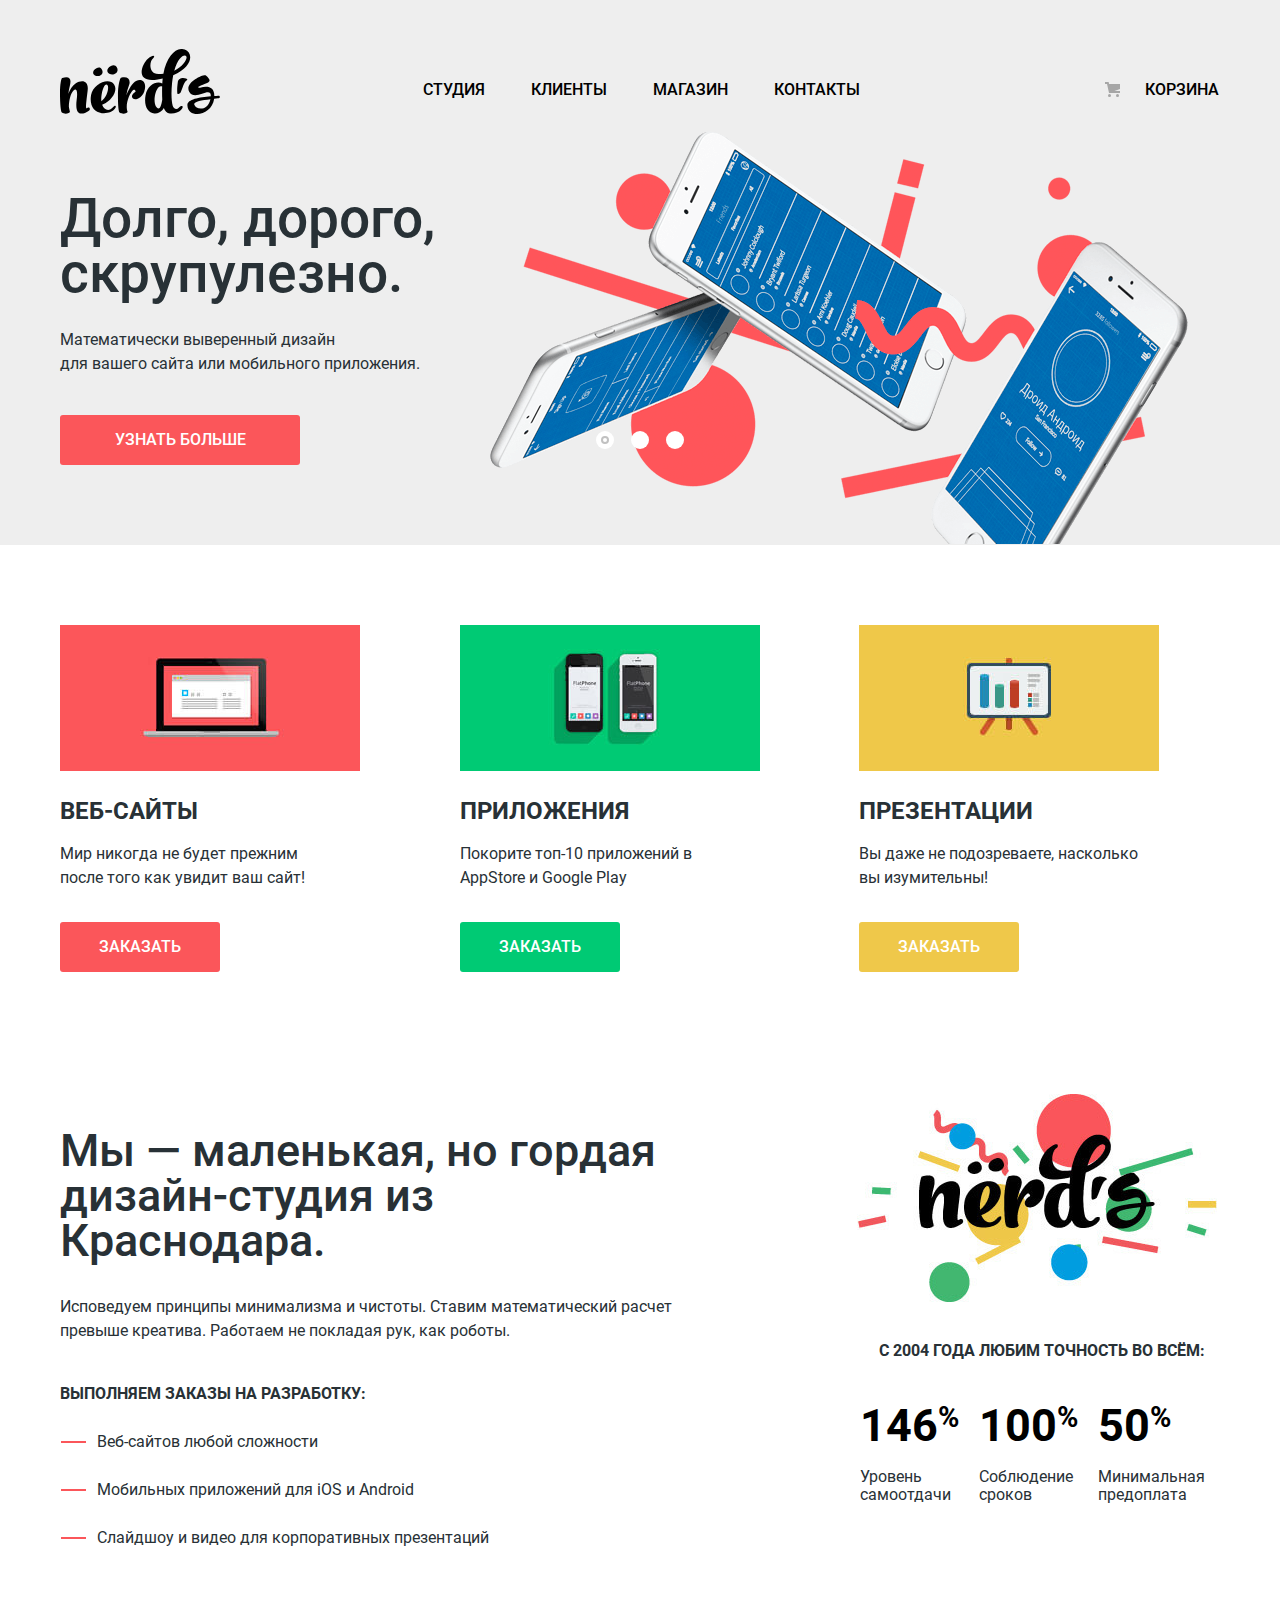
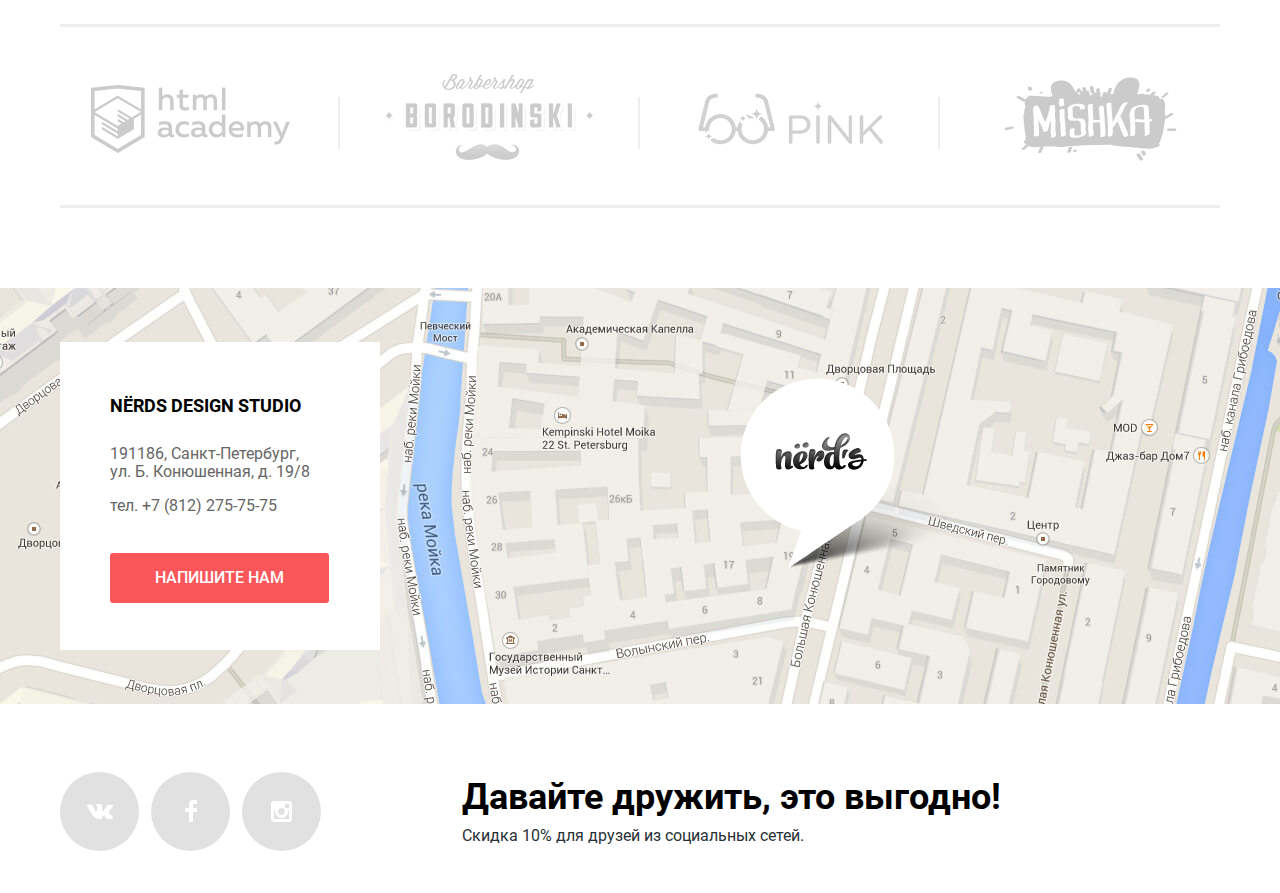
==== commit 485b41df: "Добавлена анимация формы" ====
--- a/index.html
+++ b/index.html
@@ -13,7 +13,7 @@
       <header class="main-header container-center">
         <nav class="main-navigation">
           <a class="main-header-logo">
-          <img src="img/nerds-logo.svg" width="160" height="65" alt="Логотип дизайн-студии «Нёрдс»">
+            <img src="img/nerds-logo.svg" width="160" height="65" alt="Логотип дизайн-студии «Нёрдс»">
           </a>
           <ul class="site-navigation reset-list">
             <li class="site-navigation-item">
@@ -94,9 +94,7 @@
           <h2 class="visually-hidden">О нас</h2>
           <div class="info-description">
             <b class="info-description-title">Мы — маленькая, но гордая дизайн-студия из Краснодара.</b>
-            <p class="info-description-text">Исповедуем принципы минимализма и чистоты. Ставим математический расчет превыше креатива.
-              Работаем не покладая рук, как роботы.
-            </p>
+            <p class="info-description-text">Исповедуем принципы минимализма и чистоты. Ставим математический расчет превыше креатива. Работаем не покладая рук, как роботы.</p>
             <h3>Выполняем заказы на разработку:</h3>
             <ul class="orders-list reset-list">
               <li class="orders-item">Веб-сайтов любой сложности</li>
@@ -109,14 +107,14 @@
             <table class="info-numbers-table">
               <caption>С 2004 года любим точность во всём:</caption>
               <thead>
-                <tr>
+                <tr class="info-numbers-percent">
                   <th>146<sup>%</sup></th>
                   <th>100<sup>%</sup></th>
                   <th>50<sup>%</sup></th>
                 </tr>
               </thead>
               <tbody>
-                <tr>
+                <tr class="info-numbers-indicator">
                   <td>Уровень самоотдачи</td>
                   <td>Соблюдение сроков</td>
                   <td>Минимальная предоплата</td>
@@ -131,26 +129,26 @@
           <ul class="partners-list reset-list">
             <li>
               <a href="https://htmlacademy.ru/intensive/htmlcss">
-              <span class="visually-hidden">HTML Academy</span>
-              <img src="img/logo-1.png" width="199" height="68" alt="HTML Academy">
+                <span class="visually-hidden">HTML Academy</span>
+                <img src="img/logo-1.png" width="199" height="68" alt="HTML Academy">
               </a>
             </li>
             <li>
               <a href="#">
-              <span class="visually-hidden">Borodinski</span>
-              <img src="img/logo-2.png" width="209" height="90" alt="Barbershop Borodinski">
+                <span class="visually-hidden">Borodinski</span>
+                <img src="img/logo-2.png" width="209" height="90" alt="Barbershop Borodinski">
               </a>
             </li>
             <li>
               <a href="#">
-              <span class="visually-hidden">Pink</span>
-              <img src="img/logo-3.png" width="185" height="52" alt="Pink">
+                <span class="visually-hidden">Pink</span>
+                <img src="img/logo-3.png" width="185" height="52" alt="Pink">
               </a>
             </li>
             <li>
               <a href="#">
-              <span class="visually-hidden">Mishka</span>
-              <img src="img/logo-4.png" width="173" height="84" alt="Mishka">
+                <span class="visually-hidden">Mishka</span>
+                <img src="img/logo-4.png" width="173" height="84" alt="Mishka">
               </a>
             </li>
           </ul>
@@ -165,9 +163,9 @@
           <p class="contacts-tel">тел.
             <a href="tel:+78122757575"> +7 (812) 275-75-75</a>
           </p>
-          <a class="button button-contact js-form-trigger" href="#feedback"> Напишите нам</a>
+          <a class="button button-contact js-form-trigger" href="writeus.html"> Напишите нам</a>
         </div>
-        <iframe src="https://www.google.com/maps/embed?pb=!1m18!1m12!1m3!1d1998.6037872533277!2d30.320858716096975!3d59.93871648187614!2m3!1f0!2f0!3f0!3m2!1i1024!2i768!4f13.1!3m3!1m2!1s0x4696310fca145cc1%3A0x42b32648d8238007!2z0JHQvtC70YzRiNCw0Y8g0JrQvtC90Y7RiNC10L3QvdCw0Y8g0YPQuy4sIDE5LzgsINCh0LDQvdC60YIt0J_QtdGC0LXRgNCx0YPRgNCzLCDQoNC-0YHRgdC40Y8sIDE5MTE4Ng!5e0!3m2!1sru!2sby!4v1552167273582" width="1440" height="423" style="border:0" allowfullscreen></iframe>
+        <iframe src="https://www.google.com/maps/embed?pb=!1m18!1m12!1m3!1d1998.6037872533277!2d30.320858716096975!3d59.93871648187614!2m3!1f0!2f0!3f0!3m2!1i1024!2i768!4f13.1!3m3!1m2!1s0x4696310fca145cc1%3A0x42b32648d8238007!2z0JHQvtC70YzRiNCw0Y8g0JrQvtC90Y7RiNC10L3QvdCw0Y8g0YPQuy4sIDE5LzgsINCh0LDQvdC60YIt0J_QtdGC0LXRgNCx0YPRgNCzLCDQoNC-0YHRgdC40Y8sIDE5MTE4Ng!5e0!3m2!1sru!2sby!4v1552167273582" width="1440" height="416" style="border:0" allowfullscreen></iframe>
       </section>
     </main>
 
@@ -178,17 +176,17 @@
         <ul class="social-list reset-list">
           <li class="social-item vk">
             <a href="#">
-            <span class="visually-hidden">Вконтакте</span>
+              <span class="visually-hidden">Вконтакте</span>
             </a>
           </li>
           <li class="social-item fb">
             <a href="#">
-            <span class="visually-hidden">Фейсбук</span>
+              <span class="visually-hidden">Фейсбук</span>
             </a>
           </li>
           <li class="social-item insta">
             <a href="#">
-            <span class="visually-hidden">Инстаграм</span>
+              <span class="visually-hidden">Инстаграм</span>
             </a>
           </li>
         </ul>
@@ -202,14 +200,14 @@
     <!--Feedback form-->
     <section class="popup-connection js-form" hidden>
       <h2>Напишите нам</h2>
-      <form action="https://echo.htmlacademy.ru" method="post" class="popup-connection-form" id="feedback" novalidate>
+      <form class="popup-connection-form" action="https://echo.htmlacademy.ru" method="post">
         <p class="popup-connection-item name">
           <label for="connection-name">Ваше имя:</label>
-          <input class="popup-connection-input" type="text" id="connection-name" name="name" placeholder="Имя Фамилия" required>
+          <input class="popup-connection-input" type="text" id="connection-name" name="name" placeholder="Имя Фамилия">
         </p>
         <p class="popup-connection-item email">
           <label for="connection-email">Ваш e-mail:</label>
-          <input class="popup-connection-input" type="email" id="connection-email" name="email" placeholder="email@example.com" required>
+          <input class="popup-connection-input" type="email" id="connection-email" name="email" placeholder="email@example.com">
         </p>
         <p class="popup-connection-item text">
           <label for="connection-text">Текст письма:</label>
--- a/css/style.css
+++ b/css/style.css
@@ -32,7 +32,9 @@
           box-sizing: border-box;
 }
 
-*, *::before, *::after {
+*,
+*::before,
+*::after {
   -webkit-box-sizing: inherit;
           box-sizing: inherit;
 }
@@ -51,7 +53,7 @@
 }
 
 img {
-  max-width: 100%; /* от переполнения за границы родительского контейнера */
+  max-width: 100%;
   height: auto;
 }
 
@@ -79,7 +81,7 @@
 
   -webkit-clip-path: inset(100%);
           clip-path: inset(100%);
-  clip: rect(0 0 0 0);
+  clip: rect(0, 0, 0, 0);
   overflow: hidden;
 }
 
@@ -98,19 +100,6 @@
   border-radius: 3px;
 }
 
-.button:hover,
-.button:focus {
-  background-color: #e74246;
-}
-
-.button:active {
-  color: rgba(255, 255, 255, 0.3);
-
-  background-color: #d7373b;
-  -webkit-box-shadow: inset 0 3px 0 rgba(0, 0, 0, 0.1);
-          box-shadow: inset 0 3px 0 rgba(0, 0, 0, 0.1);
-}
-
 .button.disabled,
 .button:disabled {
   background-color: #000;
@@ -136,7 +125,7 @@
   background-color: #eee;
 }
 
- /* Navigation */
+/* Навигация */
 .main-navigation {
   display: -webkit-box;
   display: -ms-flexbox;
@@ -234,8 +223,8 @@
 }
 
 /* MAIN */
+
 /* Слайдер*/
-
 .slider {
   position: relative;
 
@@ -370,8 +359,20 @@
   padding-right: 53px;
 }
 
+.button-slider:hover,
+.button-slider:focus {
+  background-color: #e74246;
+}
+
+.button-slider:active {
+  color: rgba(255, 255, 255, 0.3);
+
+  background-color: #d7373b;
+  -webkit-box-shadow: inset 0 3px 0 rgba(0, 0, 0, 0.1);
+          box-shadow: inset 0 3px 0 rgba(0, 0, 0, 0.1);
+}
+
  /* Услуги */
-
 .services {
   margin-right: 61px;
 }
@@ -399,9 +400,14 @@
   background-image: url("../img/illustration-3.jpg");
 }
 
+.services-list li:nth-child(4) {
+  background-image: url("../img/illustration-3.jpg");
+}
+
 .services-item {
   width: 300px;
   padding-top: 147px;
+  margin-bottom: 10px;
 
   text-align: left;
 
@@ -427,6 +433,19 @@
   min-width: 160px;
 }
 
+.button-web:hover,
+.button-web:focus {
+  background-color: #e74246;
+}
+
+.button-web:active {
+  color: rgba(255, 255, 255, 0.3);
+
+  background-color: #d7373b;
+  -webkit-box-shadow: inset 0 3px 0 rgba(0, 0, 0, 0.1);
+          box-shadow: inset 0 3px 0 rgba(0, 0, 0, 0.1);
+}
+
 .button-app {
   background-color: #00ca74;
 }
@@ -440,6 +459,8 @@
   color: #4dc491;
 
   background-color: #00aa62;
+  -webkit-box-shadow: inset 0 3px 0 rgba(0, 0, 0, 0.1);
+          box-shadow: inset 0 3px 0 rgba(0, 0, 0, 0.1);
 }
 
 .button-presentation {
@@ -455,10 +476,11 @@
   color: #ecbe5c;
 
   background-color: #e5a722;
+  -webkit-box-shadow: inset 0 3px 0 rgba(0, 0, 0, 0.1);
+          box-shadow: inset 0 3px 0 rgba(0, 0, 0, 0.1);
 }
 
 /* О нас*/
-
 .info {
   display: -webkit-box;
   display: -ms-flexbox;
@@ -471,7 +493,7 @@
 
 .info-description {
   width: 650px;
-  margin-top: 157px;
+  margin-top: 146px;
   margin-right: 145px;
 }
 
@@ -522,7 +544,7 @@
 
 .info-numbers {
   width: 363px;
-  margin-top: 122px;
+  margin-top: 112px;
 }
 
 .info-numbers-table {
@@ -545,7 +567,7 @@
   color: #000;
 }
 
-.info-numbers-table th {
+.info-numbers-percent th {
   padding-right: 17px;
   padding-bottom: 34px;
 
@@ -565,8 +587,7 @@
   color: #283136;
 }
 
-/* ПАРТНЕРЫ */
-
+/*Партнеры*/
 .partners {
   margin-bottom: 97px;
 }
@@ -661,8 +682,7 @@
   margin-right: 0;
 }
 
-/* КОНТАКТЫ */
-
+/*Контакты*/
 .contacts {
   position: relative;
   z-index: 1;
@@ -673,10 +693,11 @@
 }
 
 .contacts iframe {
-  position: relative;
+  position: absolute;
   z-index: 2;
 
   width: 100%;
+  height: 100%;
 }
 
 /* Адрес */
@@ -723,6 +744,19 @@
 
 .button-contact {
   min-width: 219px;
+}
+
+.button-contact:hover,
+.button-contact:focus {
+  background-color: #e74246;
+}
+
+.button-contact:active {
+  color: rgba(255, 255, 255, 0.3);
+
+  background-color: #d7373b;
+  -webkit-box-shadow: inset 0 3px 0 rgba(0, 0, 0, 0.1);
+          box-shadow: inset 0 3px 0 rgba(0, 0, 0, 0.1);
 }
 
 /* FOOTER */
@@ -822,7 +856,7 @@
   -webkit-box-direction: normal;
       -ms-flex-direction: column;
           flex-direction: column;
-  margin-top: 68px;
+  margin-top: 75px;
 }
 
 .footer-slogan b {
@@ -835,156 +869,6 @@
   margin-top: 10px;
 
   line-height: 1.38;
-}
-
-/* Форма для связи */
-.popup-connection {
-  position: fixed;
-  top: 20px;
-  left: 50%;
-  z-index: 3;
-
-  width: 960px;
-  padding: 60px 100px 77px 100px;
-
-  -webkit-transform: translateX(-50%);
-      -ms-transform: translateX(-50%);
-          transform: translateX(-50%);
-  -webkit-box-shadow: 0px 20px 40px 0 rgba(0, 1, 1, 0.75);
-          box-shadow: 0px 20px 40px 0 rgba(0, 1, 1, 0.75);
-  background-color: #fff;
-}
-
-.popup-connection h2 {
-  margin: 0 0 50px 0;
-
-  font-weight: 500;
-  font-size: 45px;
-  line-height: 1;
-}
-
-.popup-connection form {
-  display: -webkit-box;
-  display: -ms-flexbox;
-  display: flex;
-  -ms-flex-wrap: wrap;
-      flex-wrap: wrap;
-}
-
-.popup-connection-item label {
-  display: block;
-  margin-bottom: 8px;
-
-  font-weight: 700;
-  line-height: 1.13;
-}
-
-.popup-connection-input,
-.popup-connection-textarea {
-  width: 100%;
-  padding: 13px;
-
-  color: rgba(68, 68, 68, 0.5);
-
-  border: 2px solid #d7dcde;
-  border-radius: 6px;
-  outline: none;
-}
-
-.popup-connection-input.is-invalid {
-  color: #e74246;
-
-  border-color: #e74246;
-}
-
-.popup-connection-input:not(.is-invalid):not(.is-valid):hover,
-.popup-connection-textarea:not(.is-invalid):not(.is-valid):hover {
-  border-color: #b4b9bb;
-}
-
-.popup-connection-input:not(.is-invalid):not(.is-valid):focus,
-.popup-connection-textarea:not(.is-invalid):not(.is-valid):focus {
-  color: #444;
-
-  border-color: #000;
-}
-
-.popup-connection .name {
-  width: 50%;
-  padding-right: 40px;
-}
-
-.popup-connection .email {
-  width: 50%;
-}
-
-.popup-connection .text {
-  width: 100%;
-}
-
-.popup-connection-textarea {
-  resize: vertical;
-}
-
-/* Кнопка отправки формы */
-
-.button-connection {
-  width: 260px;
-  padding: 16px 5px;
-}
-
-/* Кнопка закрытия формы */
-.button-close {
-  position: absolute;
-  top: 78px;
-  right: 90px;
-
-  width: 21px;
-  height: 21px;
-
-  font-size: 0;
-
-  border: none;
-  background-color: transparent;
-
-  cursor: pointer;
-}
-
-.button-close::before,
-.button-close::after {
-  content: "";
-
-  position: absolute;
-  left: 1px;
-
-  width: 24px;
-  height: 3px;
-
-  background-color: #fecccd;
-}
-
-.button-close::before {
-  -webkit-transform: rotate(45deg);
-      -ms-transform: rotate(45deg);
-          transform: rotate(45deg);
-}
-
-.button-close::after {
-  -webkit-transform: rotate(-45deg);
-      -ms-transform: rotate(-45deg);
-          transform: rotate(-45deg);
-}
-
-.button-close:hover::before,
-.button-close:hover::after,
-.button-close:focus::before,
-.button-close:focus::after {
-  background-color: #fb565a;
-}
-
-.button-close:active::before,
-.button-close:active::after {
-  background-color: #ffeeee;
 }
 
 /* CATALOG.HTML*/
@@ -1025,7 +909,6 @@
 }
 
 /* Фильтры */
-
 .filter {
   -webkit-box-sizing: content-box;
           box-sizing: content-box;
@@ -1076,7 +959,6 @@
 }
 
 /* Стоимость */
-
 .range-filter {
   width: 260px;
 }
@@ -1297,7 +1179,6 @@
   color: #000;
 
   background-color: #eee;
-  border: none;
 }
 
 .button-filter:focus,
@@ -1311,17 +1192,17 @@
   color: rgba(0, 0, 0, 0.3);
 
   background-color: #d5d5d5;
+  -webkit-box-shadow: inset 0 3px 0 rgba(0, 0, 0, 0.1);
+          box-shadow: inset 0 3px 0 rgba(0, 0, 0, 0.1);
 }
 
 /* Каталог */
-
 .catalog {
   width: 760px;
   margin-top: 57px;
 }
 
 /* Сортировка */
-
 .sorting {
   display: -webkit-box;
   display: -ms-flexbox;
@@ -1362,7 +1243,7 @@
   color:rgba(0, 0, 0, 0.3);
 }
 
-a.sorting-item-value-current{
+a.sorting-item-value-current {
   color: #000;
 }
 
@@ -1427,7 +1308,6 @@
 }
 
 /* Каталог сайтов */
-
 .catalog-list {
   display: -webkit-box;
   display: -ms-flexbox;
@@ -1532,6 +1412,10 @@
   color: #000;
 }
 
+.catalog-description h3 a {
+  color: #000;
+}
+
 .catalog-description p {
   margin: 0;
   padding: 0;
@@ -1540,11 +1424,22 @@
   color: #666;
 }
 
-.catalog-description .button-price {
+.button-price {
   width: 200px;
   padding: 16px;
 
   color: #fff;
+}
+
+.button-price:hover,
+.button-price:focus {
+  background-color: #e74246;
+}
+
+.button-price:active {
+  background-color: #d7373b;
+  -webkit-box-shadow: inset 0 3px 0 rgba(0, 0, 0, 0.1);
+          box-shadow: inset 0 3px 0 rgba(0, 0, 0, 0.1);
 }
 
 /* Пагинация */
@@ -1558,7 +1453,7 @@
 }
 
 .pagination-item {
-  margin-right: 10px;
+  margin-right: 11px;
 }
 
 .button-page {
@@ -1580,7 +1475,7 @@
   background-color: #dfdfdf;
 }
 
-.button-page:not(.button-page-current):active{
+.button-page:not(.button-page-current):active {
   color: rgba(0, 0, 0, 0.3);
 
   -webkit-box-shadow: inset 0 3px 0 0 rgba(0, 0, 0, 0.1);
@@ -1610,3 +1505,256 @@
 
   background-color: #d5d5d5;
 }
+
+/* Форма для связи */
+.popup-connection {
+  position: fixed;
+  top: 20px;
+  left: 50%;
+  z-index: 3;
+
+  width: 960px;
+  padding: 60px 100px 77px 100px;
+  margin-left: -480px;
+
+  -webkit-box-shadow: 0px 20px 40px 0 rgba(0, 1, 1, 0.75);
+          box-shadow: 0px 20px 40px 0 rgba(0, 1, 1, 0.75);
+  background-color: #fff;
+}
+
+.popup-connection h2 {
+  margin: 0 0 50px 0;
+
+  font-weight: 500;
+  font-size: 45px;
+  line-height: 1;
+}
+
+.popup-connection form {
+  display: -webkit-box;
+  display: -ms-flexbox;
+  display: flex;
+  -ms-flex-wrap: wrap;
+      flex-wrap: wrap;
+}
+
+.popup-connection-item label {
+  display: block;
+  margin-bottom: 8px;
+
+  font-weight: 700;
+  line-height: 1.13;
+}
+
+.popup-connection-input,
+.popup-connection-textarea {
+  width: 100%;
+  padding: 13px;
+
+  color: rgba(68, 68, 68, 0.5);
+
+  border: 2px solid #d7dcde;
+  border-radius: 6px;
+  outline: none;
+}
+
+.popup-connection-input:hover,
+.popup-connection-textarea:hover {
+  border-color: #b4b9bb;
+}
+
+.popup-connection-input:focus,
+.popup-connection-textarea:focus {
+  color: #444;
+
+  border-color: #000;
+}
+
+.popup-connection .name {
+  width: 50%;
+  padding-right: 40px;
+}
+
+.popup-connection .email {
+  width: 50%;
+}
+
+.popup-connection .text {
+  width: 100%;
+}
+
+.popup-connection-textarea {
+  resize: vertical;
+}
+
+/* Кнопка отправки формы */
+.button-connection {
+  width: 260px;
+  padding: 16px 5px;
+}
+
+/* Кнопка закрытия формы */
+.button-close {
+  position: absolute;
+  top: 78px;
+  right: 90px;
+
+  width: 21px;
+  height: 21px;
+
+  font-size: 0;
+
+  border: none;
+  background-color: transparent;
+
+  cursor: pointer;
+}
+
+.button-close::before,
+.button-close::after {
+  content: "";
+
+  position: absolute;
+  left: 1px;
+
+  width: 24px;
+  height: 3px;
+
+  background-color: #fecccd;
+}
+
+.button-close::before {
+  -webkit-transform: rotate(45deg);
+      -ms-transform: rotate(45deg);
+          transform: rotate(45deg);
+}
+
+.button-close::after {
+  -webkit-transform: rotate(-45deg);
+      -ms-transform: rotate(-45deg);
+          transform: rotate(-45deg);
+}
+
+.button-close:hover::before,
+.button-close:hover::after,
+.button-close:focus::before,
+.button-close:focus::after {
+  background-color: #fb565a;
+}
+
+.button-close:active::before,
+.button-close:active::after {
+  background-color: #ffeeee;
+}
+
+/* Анимация формы */
+.popup-show {
+  display: block;
+  -webkit-animation: bounce 0.6s;
+          animation: bounce 0.6s;
+}
+
+.popup-error {
+  -webkit-animation: shake 0.6s;
+          animation: shake 0.6s;
+}
+
+.popup-connection-item .input-error {
+  color: #e74246;
+
+  border-color: #e74246;
+}
+
+@-webkit-keyframes bounce {
+  0% {
+    -webkit-transform: translateY(-2000px);
+            transform: translateY(-2000px);
+  }
+
+  70% {
+    -webkit-transform: translateY(30px);
+            transform: translateY(30px);
+  }
+
+  90% {
+    -webkit-transform: translateY(-10px);
+            transform: translateY(-10px);
+  }
+
+  100% {
+    -webkit-transform: translateY(0);
+            transform: translateY(0);
+  }
+}
+
+@keyframes bounce {
+  0% {
+    -webkit-transform: translateY(-2000px);
+            transform: translateY(-2000px);
+  }
+
+  70% {
+    -webkit-transform: translateY(30px);
+            transform: translateY(30px);
+  }
+
+  90% {
+    -webkit-transform: translateY(-10px);
+            transform: translateY(-10px);
+  }
+
+  100% {
+    -webkit-transform: translateY(0);
+            transform: translateY(0);
+  }
+}
+
+@-webkit-keyframes shake {
+  0%,
+  100% {
+    -webkit-transform: translateX(0);
+            transform: translateX(0);
+  }
+
+  10%,
+  30%,
+  50%,
+  70%,
+  90% {
+    -webkit-transform: translateX(-10px);
+            transform: translateX(-10px);
+  }
+
+  20%,
+  40%,
+  60%,
+  80% {
+    -webkit-transform: translateX(10px);
+            transform: translateX(10px);
+  }
+}
+
+@keyframes shake {
+  0%,
+  100% {
+    -webkit-transform: translateX(0);
+            transform: translateX(0);
+  }
+
+  10%,
+  30%,
+  50%,
+  70%,
+  90% {
+    -webkit-transform: translateX(-10px);
+            transform: translateX(-10px);
+  }
+
+  20%,
+  40%,
+  60%,
+  80% {
+    -webkit-transform: translateX(10px);
+            transform: translateX(10px);
+  }
+}
